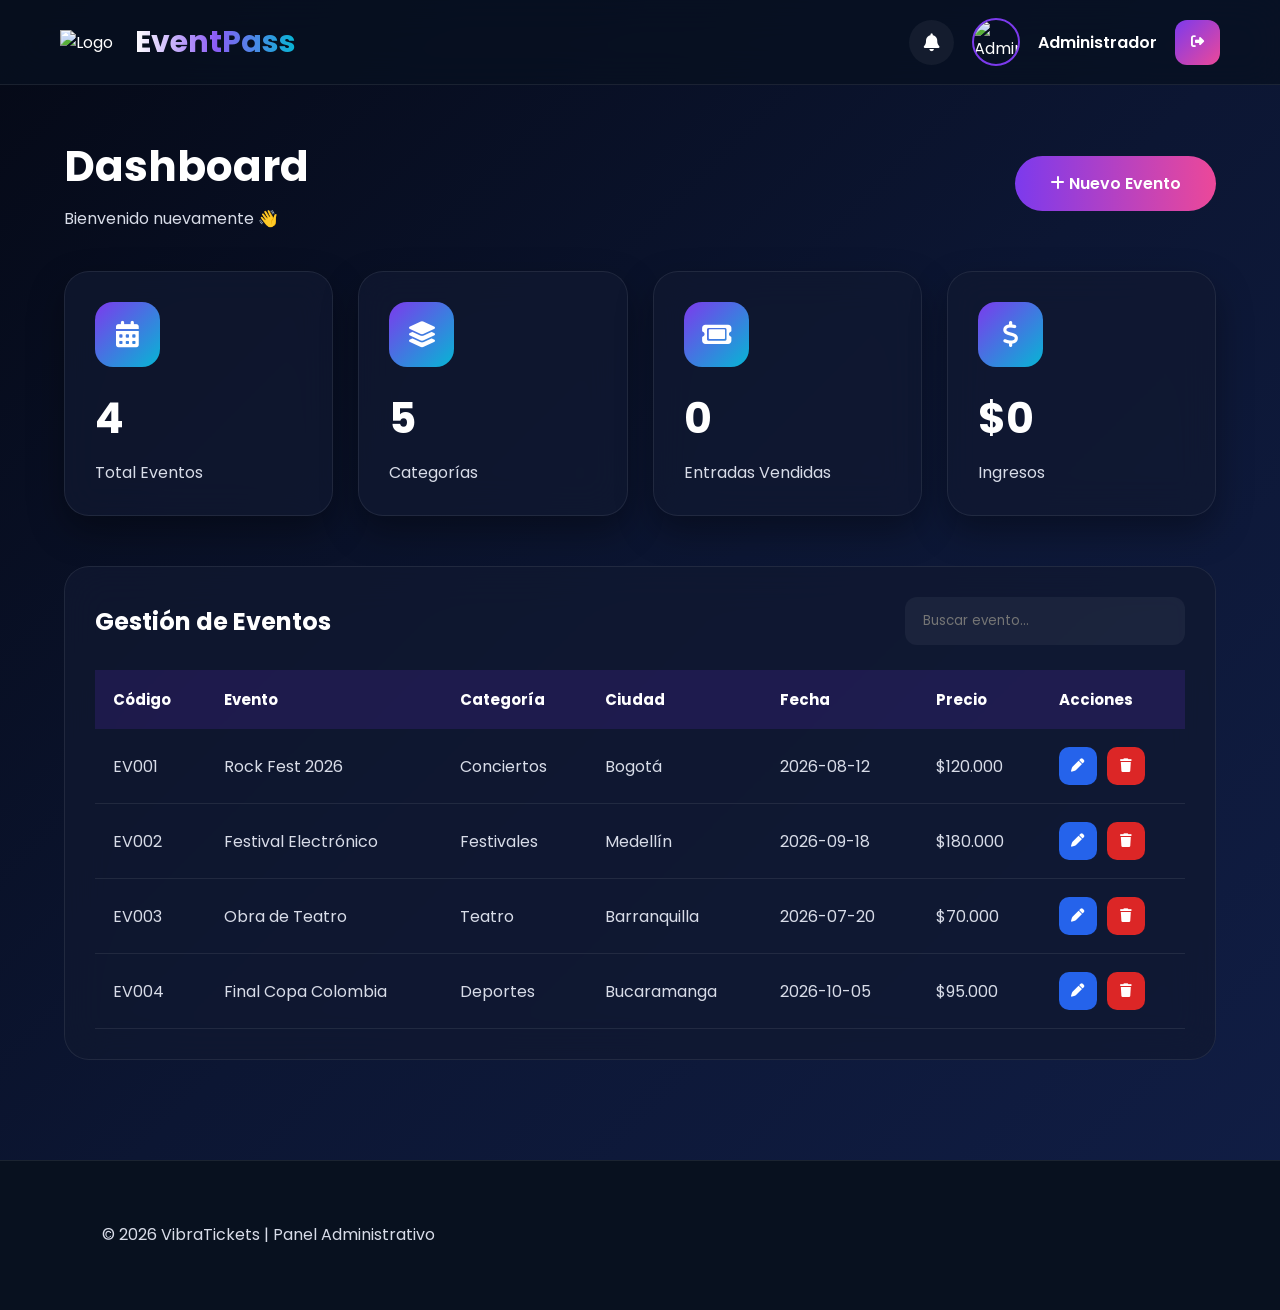
==== admin.html @ f8704d06 "leves cambios" ====
<!DOCTYPE html>
<html lang="es">

<head>

    <meta charset="UTF-8">

    <meta name="viewport"
        content="width=device-width, initial-scale=1.0">

    <title>EventPass | Panel Administrador</title>

    <link rel="stylesheet" href="css/styles.css">

    <link rel="stylesheet" href="css/responsive.css">

    <link rel="preconnect"
        href="https://fonts.googleapis.com">

    <link rel="preconnect"
        href="https://fonts.gstatic.com"
        crossorigin>

    <link href="https://fonts.googleapis.com/css2?family=Poppins:wght@300;400;500;600;700&display=swap"
        rel="stylesheet">

    <link rel="stylesheet"
        href="https://cdnjs.cloudflare.com/ajax/libs/font-awesome/6.6.0/css/all.min.css">

</head>

<body>

    <!--================ HEADER ================-->

    <header class="header">

        <div class="logo">

            <img src="assets/logo.png" alt="Logo">

            <h2>EventPass</h2>

        </div>

        <div class="acciones">

            <button class="btn-icono">

                <i class="fa-solid fa-bell"></i>

            </button>

            <img
                src="assets/icono.png"
                class="avatar"
                alt="Administrador">

            <span class="nombreUsuario">

                Administrador

            </span>

            <button
                class="btnSalir"
                id="cerrarSesion">

                <i class="fa-solid fa-right-from-bracket"></i>

            </button>

        </div>

    </header>

    <!--================ CONTENIDO ================-->

    <main class="admin">

        <section class="encabezadoAdmin">

            <div>

                <h1>Dashboard</h1>

                <p>

                    Bienvenido nuevamente 👋

                </p>

            </div>

            <button
                class="btnPrincipal"
                id="nuevoEvento">

                <i class="fa-solid fa-plus"></i>

                Nuevo Evento

            </button>

        </section>

        <!--================ ESTADÍSTICAS ================-->

        <section class="cardsDashboard">

            <article class="card">

                <i class="fa-solid fa-calendar-days"></i>

                <h2 id="totalEventos">0</h2>

                <p>Total Eventos</p>

            </article>

            <article class="card">

                <i class="fa-solid fa-layer-group"></i>

                <h2 id="totalCategorias">0</h2>

                <p>Categorías</p>

            </article>

            <article class="card">

                <i class="fa-solid fa-ticket"></i>

                <h2 id="totalEntradas">0</h2>

                <p>Entradas Vendidas</p>

            </article>

            <article class="card">

                <i class="fa-solid fa-dollar-sign"></i>

                <h2 id="ingresos">$0</h2>

                <p>Ingresos</p>

            </article>

        </section>

        <!--================ TABLA ================-->

        <section class="panelTabla">

            <div class="tituloTabla">

                <h2>

                    Gestión de Eventos

                </h2>

                <input
                    type="text"
                    id="buscarAdmin"
                    placeholder="Buscar evento...">

            </div>

            <table>

                <thead>

                    <tr>

                        <th>Código</th>

                        <th>Evento</th>

                        <th>Categoría</th>

                        <th>Ciudad</th>

                        <th>Fecha</th>

                        <th>Precio</th>

                        <th>Acciones</th>

                    </tr>

                </thead>

                <tbody id="listaEventos">

                </tbody>

            </table>

        </section>

    </main>

    <!--================ MODAL ================-->

    <div
        class="modal oculto"
        id="modalEvento">

        <div class="modalContenido">

            <div class="modalHeader">

                <h2>

                    Nuevo Evento

                </h2>

                <button id="cerrarModal">

                    <i class="fa-solid fa-xmark"></i>

                </button>

            </div>

            <form id="formEvento">

                <input
                    type="text"
                    id="codigo"
                    placeholder="Código">

                <input
                    type="text"
                    id="nombre"
                    placeholder="Nombre del evento">

                <select id="categoria">

                    <option value="">

                        Seleccione una categoría

                    </option>

                    <option>Conciertos</option>

                    <option>Festivales</option>

                    <option>Teatro</option>

                    <option>Deportes</option>

                </select>

                <select id="ciudad">

                    <option>Bogotá</option>

                    <option>Medellín</option>

                    <option>Cali</option>

                    <option>Barranquilla</option>

                    <option>Bucaramanga</option>

                </select>

                <input
                    type="date"
                    id="fecha">

                <input
                    type="time"
                    id="hora">

                <input
                    type="number"
                    id="precio"
                    placeholder="Precio">

                <input
                    type="text"
                    id="imagen"
                    placeholder="Imagen del evento">

                <textarea
                    id="descripcion"
                    placeholder="Descripción del evento"></textarea>

                <button
                    type="submit"
                    class="btnPrincipal">

                    Guardar Evento

                </button>

            </form>

        </div>

    </div>

    <!--================ FOOTER ================-->

    <footer class="footer">

        <p>

            © 2026 VibraTickets | Panel Administrativo

        </p>

    </footer>

    <script src="js/data-seed.js"></script>

    <script src="js/storage.js"></script>

    <script src="js/components.js"></script>

    <script src="js/admin.js"></script>

</body>

</html>
---- css/styles.css ----
/*==================================================
                VARIABLES
==================================================*/

:root{

    --bg:#071120;
    --bg-dark:#0B1629;
    --card:rgba(16,24,48,.75);
    --border:rgba(255,255,255,.08);

    --primary:#7C3AED;
    --secondary:#EC4899;
    --cyan:#06B6D4;

    --white:#FFFFFF;
    --text:#D8DCE8;
    --gray:#9CA3AF;

    --radius:20px;

    --shadow:0 15px 35px rgba(0,0,0,.35);

}

/*==================================================
                    RESET
==================================================*/

*{

    margin:0;

    padding:0;

    box-sizing:border-box;

}

html{

    scroll-behavior:smooth;

}

body{

    font-family:'Poppins',sans-serif;

    background:
    linear-gradient(135deg,#050916,#0C1633,#111E46);

    color:var(--white);

    min-height:100vh;

}

img{

    max-width:100%;

    display:block;

}

a{

    text-decoration:none;

    color:white;

}

ul{

    list-style:none;

}

button{

    cursor:pointer;

    border:none;

    font-family:inherit;

}

input,
textarea,
select{

    font-family:inherit;

}

/*==================================================
                SCROLL
==================================================*/

::-webkit-scrollbar{

    width:10px;

}

::-webkit-scrollbar-track{

    background:#091323;

}

::-webkit-scrollbar-thumb{

    background:var(--primary);

    border-radius:20px;

}

/*==================================================
                HEADER
==================================================*/

.header{

    position:sticky;

    top:0;

    z-index:999;

    height:85px;

    display:flex;

    justify-content:space-between;

    align-items:center;

    padding:0 60px;

    background:rgba(7,16,33,.75);

    backdrop-filter:blur(18px);

    border-bottom:1px solid var(--border);

}

.logo{

    display:flex;

    align-items:center;

    gap:15px;

}

.logo img{

    width:60px;

}

.logo h2{

    font-size:30px;

    font-weight:700;

    background:linear-gradient(90deg,
    #ffffff,
    #8B5CF6,
    #06B6D4);

    -webkit-background-clip:text;

    color:transparent;

}

/*==================================================
                MENU
==================================================*/

.menu{

    display:flex;

    gap:35px;

}

.menu a{

    font-weight:500;

    transition:.3s;

    position:relative;

}

.menu a:hover{

    color:var(--primary);

}

.menu a::after{

    content:"";

    position:absolute;

    left:0;

    bottom:-8px;

    width:0;

    height:3px;

    background:var(--primary);

    transition:.3s;

}

.menu a:hover::after{

    width:100%;

}

/*==================================================
            ACCIONES HEADER
==================================================*/

.acciones{

    display:flex;

    align-items:center;

    gap:18px;

}

.buscador{

    display:flex;

    align-items:center;

    gap:10px;

    padding:12px 18px;

    background:rgba(255,255,255,.05);

    border:1px solid rgba(255,255,255,.08);

    border-radius:30px;

}

.buscador input{

    width:220px;

    background:none;

    border:none;

    outline:none;

    color:white;

}

.buscador input::placeholder{

    color:#CBD5E1;

}

.btn-icono{

    width:45px;

    height:45px;

    border-radius:50%;

    background:rgba(255,255,255,.05);

    color:white;

    font-size:18px;

    transition:.3s;

}

.btn-icono:hover{

    background:var(--primary);

    transform:translateY(-3px);

}

.avatar{

    width:48px;

    height:48px;

    border-radius:50%;

    border:2px solid var(--primary);

}

.nombreUsuario{

    font-weight:600;

}

.btnSalir{

    width:45px;

    height:45px;

    border-radius:12px;

    color:white;

    background:linear-gradient(135deg,
    var(--primary),
    var(--secondary));

}

/*==================================================
                BOTONES
==================================================*/

.btnPrincipal{

    padding:15px 35px;

    border-radius:40px;

    color:white;

    font-size:16px;

    font-weight:600;

    background:linear-gradient(
    90deg,
    var(--primary),
    var(--secondary));

    transition:.3s;

}

.btnPrincipal:hover{

    transform:translateY(-5px);

    box-shadow:0 10px 30px rgba(124,58,237,.4);

}

.btnSecundario{

    padding:12px 25px;

    border-radius:30px;

    color:white;

    background:rgba(255,255,255,.08);

    border:1px solid rgba(255,255,255,.08);

    transition:.3s;

}

.btnSecundario:hover{

    background:var(--primary);

}

/*==================================================
                    HERO
==================================================*/

.hero{

    width:90%;

    margin:50px auto;

    display:grid;

    grid-template-columns:1fr 1fr;

    gap:50px;

    align-items:center;

}

.hero-info h1{

    font-size:58px;

    line-height:1.1;

    margin-bottom:25px;

}

.hero-info p{

    color:var(--text);

    line-height:1.8;

    margin-bottom:35px;

}

.hero-imagen{

    display:flex;

    justify-content:center;

}

.hero-imagen img{

    width:100%;

    border-radius:30px;

    box-shadow:var(--shadow);

}

/*==================================================
                SECCIONES
==================================================*/

.seccion{

    width:90%;

    margin:70px auto;

}

.tituloSeccion{

    display:flex;

    justify-content:space-between;

    align-items:center;

    margin-bottom:35px;

}

.tituloSeccion h2{

    font-size:38px;

    font-weight:700;

}

.tituloSeccion p{

    color:var(--text);

    margin-top:8px;

}

/*==================================================
                CATEGORIAS
==================================================*/

.categorias{

    display:grid;

    grid-template-columns:repeat(auto-fit,minmax(180px,1fr));

    gap:25px;

}

.categoria{

    background:var(--card);

    border:1px solid var(--border);

    backdrop-filter:blur(15px);

    border-radius:var(--radius);

    padding:35px 20px;

    text-align:center;

    transition:.35s;

    cursor:pointer;

}

.categoria:hover{

    transform:translateY(-8px);

    border-color:var(--primary);

    box-shadow:0 15px 30px rgba(124,58,237,.25);

}

.categoria i{

    font-size:45px;

    margin-bottom:20px;

    background:linear-gradient(
    135deg,
    var(--primary),
    var(--cyan));

    -webkit-background-clip:text;

    color:transparent;

}

.categoria h3{

    font-size:18px;

    font-weight:600;

}

/*==================================================
                GRID EVENTOS
==================================================*/

.gridEventos{

    display:grid;

    grid-template-columns:repeat(auto-fit,minmax(280px,1fr));

    gap:30px;

}

/*==================================================
                TARJETA EVENTO
==================================================*/

.evento{

    background:var(--card);

    border:1px solid var(--border);

    border-radius:25px;

    overflow:hidden;

    backdrop-filter:blur(18px);

    transition:.35s;

    box-shadow:var(--shadow);

}

.evento:hover{

    transform:translateY(-8px);

    border-color:var(--primary);

}

.evento img{

    width:100%;

    height:220px;

    object-fit:cover;

}

.eventoInfo{

    padding:22px;

}

.eventoInfo h3{

    margin-bottom:10px;

    font-size:22px;

}

.eventoInfo p{

    color:var(--text);

    margin-bottom:12px;

}

.eventoFooter{

    display:flex;

    justify-content:space-between;

    align-items:center;

    margin-top:18px;

}

.precio{

    color:var(--cyan);

    font-size:24px;

    font-weight:700;

}

.eventoFooter button{

    padding:12px 20px;

    border-radius:12px;

    color:white;

    background:linear-gradient(
    90deg,
    var(--primary),
    var(--secondary));

}

/*==================================================
                BENEFICIOS
==================================================*/

.beneficios{

    width:90%;

    margin:80px auto;

    display:grid;

    grid-template-columns:repeat(auto-fit,minmax(250px,1fr));

    gap:30px;

}

.beneficios article{

    background:var(--card);

    border:1px solid var(--border);

    border-radius:var(--radius);

    padding:35px;

    text-align:center;

    transition:.3s;

}

.beneficios article:hover{

    transform:translateY(-6px);

}

.beneficios i{

    font-size:45px;

    margin-bottom:20px;

    color:var(--cyan);

}

.beneficios h3{

    margin-bottom:15px;

}

.beneficios p{

    color:var(--text);

}

/*==================================================
                NEWSLETTER
==================================================*/

.newsletter{

    width:90%;

    margin:90px auto;

    padding:60px;

    border-radius:30px;

    background:linear-gradient(
    135deg,
    rgba(124,58,237,.2),
    rgba(6,182,212,.15));

    text-align:center;

    border:1px solid rgba(255,255,255,.08);

}

.newsletter h2{

    font-size:40px;

    margin-bottom:15px;

}

.newsletter p{

    color:var(--text);

    margin-bottom:30px;

}

.suscripcion{

    display:flex;

    justify-content:center;

    gap:15px;

    flex-wrap:wrap;

}

.suscripcion input{

    width:350px;

    padding:16px;

    border-radius:40px;

    border:none;

    outline:none;

}

.suscripcion button{

    padding:16px 30px;

    border-radius:40px;

    color:white;

    background:linear-gradient(
    90deg,
    var(--primary),
    var(--secondary));

}

/*==================================================
                    FOOTER
==================================================*/

.footer{

    margin-top:100px;

    padding:60px 8%;

    background:#08111F;

    display:grid;

    grid-template-columns:repeat(auto-fit,minmax(220px,1fr));

    gap:40px;

    border-top:1px solid rgba(255,255,255,.08);

}

.footer h3,
.footer h4{

    margin-bottom:18px;

}

.footer p{

    color:var(--text);

    line-height:1.8;

}

.footer a{

    display:block;

    margin-bottom:12px;

    color:var(--text);

    transition:.3s;

}

.footer a:hover{

    color:var(--primary);

}

.redes{

    display:flex;

    gap:15px;

    margin-top:15px;

}

.redes i{

    width:45px;

    height:45px;

    border-radius:50%;

    display:flex;

    justify-content:center;

    align-items:center;

    background:rgba(255,255,255,.05);

    transition:.3s;

    cursor:pointer;

}

.redes i:hover{

    background:var(--primary);

    transform:translateY(-5px);

}

/*==================================================
                PANEL ADMIN
==================================================*/

.admin{

    width:90%;

    margin:50px auto;

}

.encabezadoAdmin{

    display:flex;

    justify-content:space-between;

    align-items:center;

    margin-bottom:40px;

    flex-wrap:wrap;

    gap:20px;

}

.encabezadoAdmin h1{

    font-size:42px;

    margin-bottom:8px;

}

.encabezadoAdmin p{

    color:var(--text);

}

/*==================================================
                DASHBOARD
==================================================*/

.cardsDashboard{

    display:grid;

    grid-template-columns:repeat(auto-fit,minmax(240px,1fr));

    gap:25px;

    margin-bottom:50px;

}

.card{

    background:var(--card);

    border:1px solid var(--border);

    backdrop-filter:blur(18px);

    border-radius:25px;

    padding:30px;

    transition:.35s;

    box-shadow:var(--shadow);

}

.card:hover{

    transform:translateY(-8px);

    border-color:var(--primary);

}

.card i{

    width:65px;

    height:65px;

    border-radius:18px;

    display:flex;

    justify-content:center;

    align-items:center;

    font-size:26px;

    margin-bottom:20px;

    background:linear-gradient(
    135deg,
    var(--primary),
    var(--cyan));

}

.card h2{

    font-size:42px;

    margin-bottom:10px;

}

.card p{

    color:var(--text);

}

/*==================================================
                    TABLA
==================================================*/

.panelTabla{

    background:var(--card);

    border-radius:25px;

    padding:30px;

    border:1px solid var(--border);

    backdrop-filter:blur(20px);

    overflow:auto;

}

.tituloTabla{

    display:flex;

    justify-content:space-between;

    align-items:center;

    margin-bottom:25px;

    flex-wrap:wrap;

    gap:15px;

}

.tituloTabla input{

    width:280px;

    padding:14px 18px;

    border:none;

    outline:none;

    border-radius:12px;

    background:rgba(255,255,255,.05);

    color:white;

}

table{

    width:100%;

    border-collapse:collapse;

}

thead{

    background:rgba(124,58,237,.15);

}

th{

    padding:18px;

    text-align:left;

    font-size:15px;

}

td{

    padding:18px;

    color:var(--text);

    border-bottom:1px solid rgba(255,255,255,.08);

}

tbody tr{

    transition:.3s;

}

tbody tr:hover{

    background:rgba(255,255,255,.03);

}

/*==================================================
            BOTONES TABLA
==================================================*/

.accionesTabla{

    display:flex;

    gap:10px;

}

.btnEditar{

    width:38px;

    height:38px;

    border-radius:10px;

    background:#2563EB;

    color:white;

}

.btnEliminar{

    width:38px;

    height:38px;

    border-radius:10px;

    background:#DC2626;

    color:white;

}

.btnVer{

    width:38px;

    height:38px;

    border-radius:10px;

    background:#10B981;

    color:white;

}

.btnEditar:hover,
.btnEliminar:hover,
.btnVer:hover{

    transform:scale(1.08);

}

/*==================================================
                    MODAL
==================================================*/

.modal{

    position:fixed;

    inset:0;

    display:flex;

    justify-content:center;

    align-items:center;

    background:rgba(0,0,0,.75);

    backdrop-filter:blur(8px);

    z-index:9999;

}

.oculto{

    display:none;

}

.modalContenido{

    width:750px;

    max-width:95%;

    background:#0F172A;

    border-radius:25px;

    padding:35px;

    border:1px solid rgba(255,255,255,.08);

    animation:modal .35s ease;

}

.modalHeader{

    display:flex;

    justify-content:space-between;

    align-items:center;

    margin-bottom:25px;

}

.modalHeader button{

    width:40px;

    height:40px;

    border-radius:50%;

    background:rgba(255,255,255,.05);

    color:white;

}

/*==================================================
                FORMULARIO
==================================================*/

#formEvento{

    display:grid;

    grid-template-columns:repeat(2,1fr);

    gap:18px;

}

#formEvento input,
#formEvento select,
#formEvento textarea{

    width:100%;

    padding:15px;

    border:none;

    outline:none;

    border-radius:12px;

    background:#18233E;

    color:white;

}

#formEvento textarea{

    grid-column:span 2;

    resize:none;

    min-height:120px;

}

#formEvento button{

    grid-column:span 2;

    margin-top:10px;

}

/*==================================================
                BADGES
==================================================*/

.badge{

    display:inline-block;

    padding:6px 14px;

    border-radius:20px;

    font-size:13px;

    font-weight:600;

}

.activo{

    background:#14532D;

    color:#BBF7D0;

}

.proximo{

    background:#1E3A8A;

    color:#BFDBFE;

}

.cancelado{

    background:#7F1D1D;

    color:#FECACA;

}

/*==================================================
                ANIMACIONES
==================================================*/

@keyframes modal{

    from{

        opacity:0;

        transform:translateY(-40px);

    }

    to{

        opacity:1;

        transform:translateY(0);

    }

}

@keyframes aparecer{

    from{

        opacity:0;

        transform:translateY(20px);

    }

    to{

        opacity:1;

        transform:translateY(0);

    }

}

.card,
.evento,
.categoria,
.panelTabla{

    animation:aparecer .6s ease;

}

/*==================================================
                UTILIDADES
==================================================*/

.text-center{

    text-align:center;

}

.mt-1{

    margin-top:10px;

}

.mt-2{

    margin-top:20px;

}

.mt-3{

    margin-top:30px;

}

.mb-1{

    margin-bottom:10px;

}

.mb-2{

    margin-bottom:20px;

}

.mb-3{

    margin-bottom:30px;

}
---- css/responsive.css ----
/*==================================================
                TABLETS
==================================================*/

@media(max-width:1024px){

    .header{
    
        padding:20px 30px;
    
    }
    
    .menu{
    
        gap:20px;
    
    }
    
    .buscador input{
    
        width:150px;
    
    }
    
    .hero{
    
        grid-template-columns:1fr;
    
        text-align:center;
    
    }
    
    .hero-info{
    
        order:2;
    
    }
    
    .hero-imagen{
    
        order:1;
    
    }
    
    .hero-info h1{
    
        font-size:45px;
    
    }
    
    .tituloSeccion{
    
        flex-direction:column;
    
        align-items:flex-start;
    
        gap:15px;
    
    }
    
    .cardsDashboard{
    
        grid-template-columns:repeat(2,1fr);
    
    }
    
    .footer{
    
        grid-template-columns:repeat(2,1fr);
    
    }
    
    }
    
    
    /*==================================================
                    CELULARES
    ==================================================*/
    
    @media(max-width:768px){
    
    .header{
    
        flex-direction:column;
    
        height:auto;
    
        padding:20px;
    
        gap:20px;
    
    }
    
    .logo{
    
        justify-content:center;
    
    }
    
    .menu{
    
        flex-wrap:wrap;
    
        justify-content:center;
    
        gap:15px;
    
    }
    
    .acciones{
    
        flex-wrap:wrap;
    
        justify-content:center;
    
    }
    
    .buscador{
    
        width:100%;
    
    }
    
    .buscador input{
    
        width:100%;
    
    }
    
    .hero{
    
        width:95%;
    
        margin:30px auto;
    
    }
    
    .hero-info h1{
    
        font-size:36px;
    
    }
    
    .hero-info p{
    
        font-size:15px;
    
    }
    
    .hero-imagen img{
    
        width:100%;
    
    }
    
    .seccion{
    
        width:95%;
    
    }
    
    .gridEventos{
    
        grid-template-columns:1fr;
    
    }
    
    .categorias{
    
        grid-template-columns:repeat(2,1fr);
    
    }
    
    .beneficios{
    
        width:95%;
    
        grid-template-columns:1fr;
    
    }
    
    .newsletter{
    
        width:95%;
    
        padding:35px 20px;
    
    }
    
    .newsletter h2{
    
        font-size:30px;
    
    }
    
    .suscripcion{
    
        flex-direction:column;
    
    }
    
    .suscripcion input{
    
        width:100%;
    
    }
    
    .suscripcion button{
    
        width:100%;
    
    }
    
    .footer{
    
        grid-template-columns:1fr;
    
        text-align:center;
    
    }
    
    .redes{
    
        justify-content:center;
    
    }
    
    /*==========================
            ADMIN
    ==========================*/
    
    .admin{
    
        width:95%;
    
    }
    
    .encabezadoAdmin{
    
        flex-direction:column;
    
        align-items:flex-start;
    
    }
    
    .cardsDashboard{
    
        grid-template-columns:1fr;
    
    }
    
    .panelTabla{
    
        overflow-x:auto;
    
    }
    
    table{
    
        min-width:800px;
    
    }
    
    .modalContenido{
    
        width:95%;
    
        padding:25px;
    
    }
    
    #formEvento{
    
        grid-template-columns:1fr;
    
    }
    
    #formEvento textarea{
    
        grid-column:span 1;
    
    }
    
    #formEvento button{
    
        grid-column:span 1;
    
    }
    
    }
    
    
    /*==================================================
                CELULARES PEQUEÑOS
    ==================================================*/
    
    @media(max-width:480px){
    
    .logo h2{
    
        font-size:24px;
    
    }
    
    .hero-info h1{
    
        font-size:30px;
    
    }
    
    .hero-info p{
    
        font-size:14px;
    
    }
    
    .btnPrincipal{
    
        width:100%;
    
    }
    
    .btnSecundario{
    
        width:100%;
    
    }
    
    .tituloSeccion h2{
    
        font-size:28px;
    
    }
    
    .categorias{
    
        grid-template-columns:1fr;
    
    }
    
    .card{
    
        padding:20px;
    
    }
    
    .card h2{
    
        font-size:32px;
    
    }
    
    .card i{
    
        width:55px;
    
        height:55px;
    
        font-size:22px;
    
    }
    
    .modalHeader h2{
    
        font-size:22px;
    
    }
    
    .newsletter h2{
    
        font-size:26px;
    
    }
    
    .footer{
    
        padding:40px 20px;
    
    }
    
    }
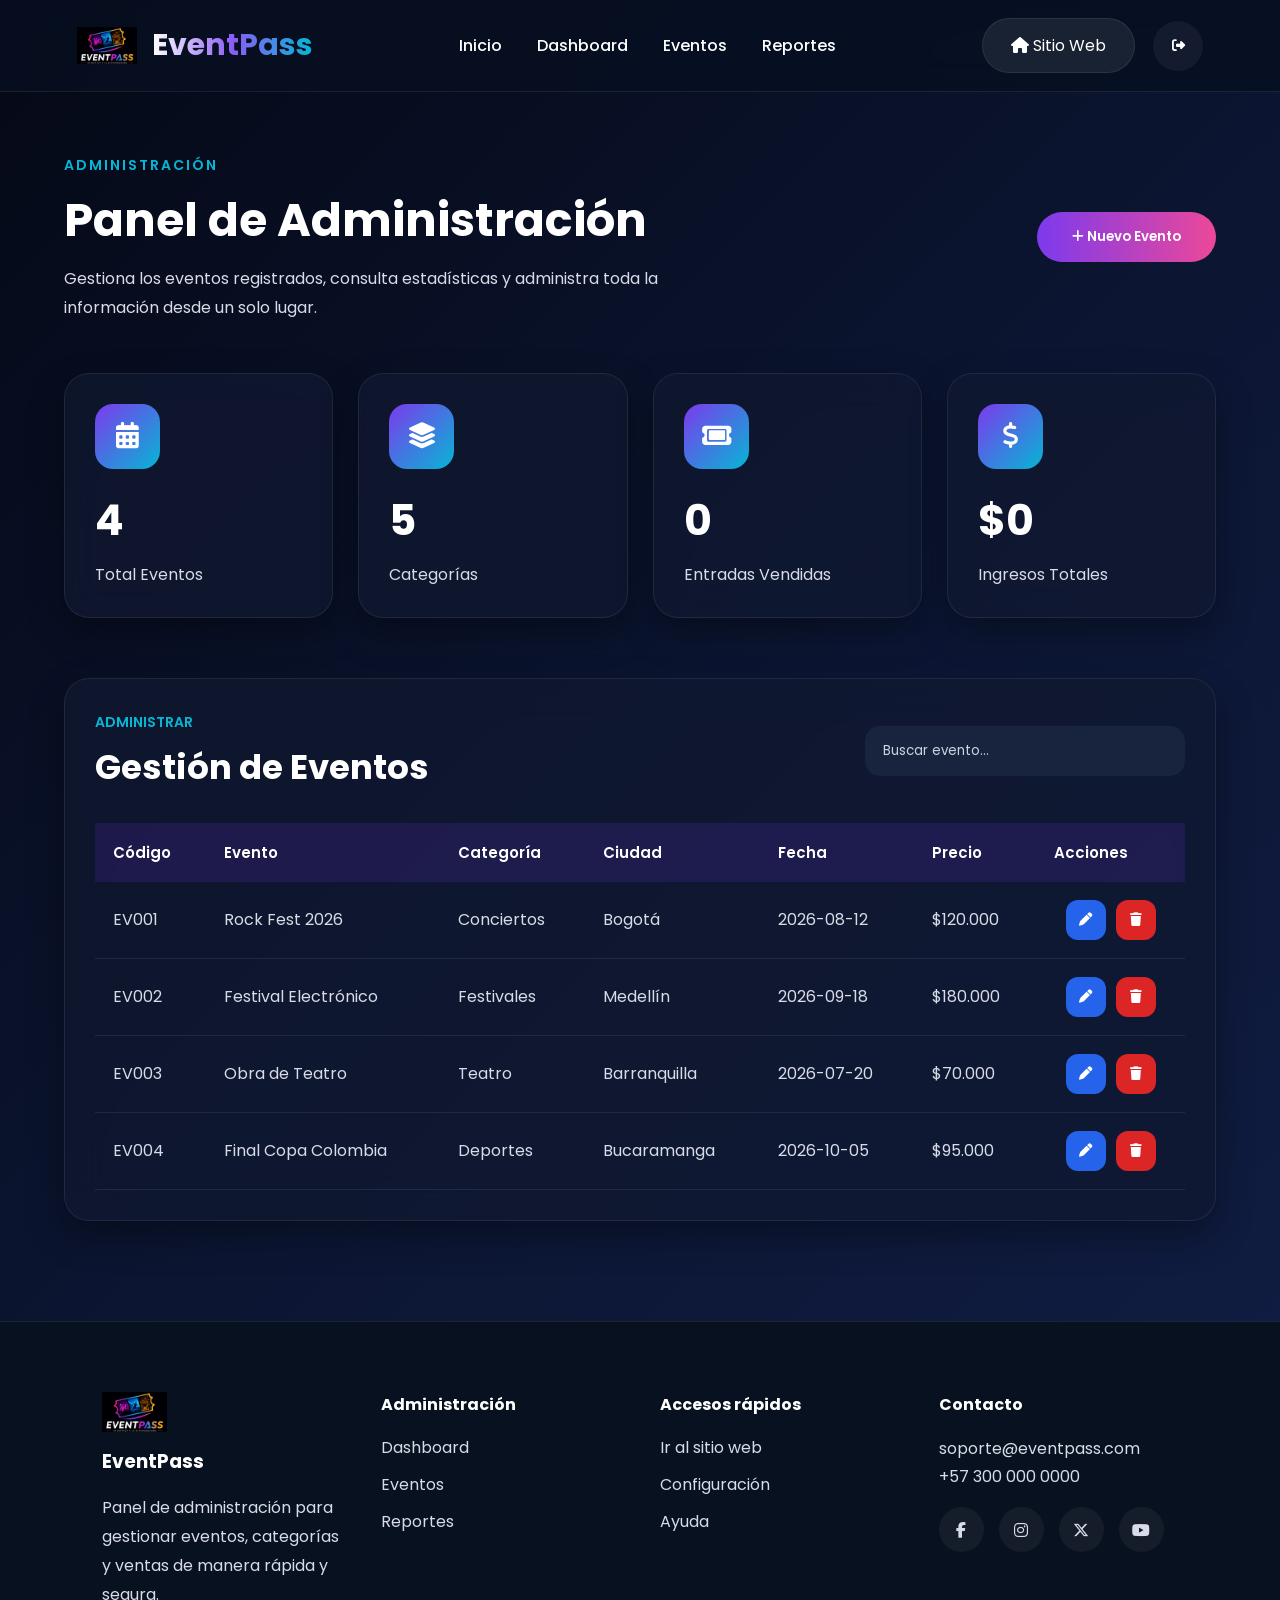
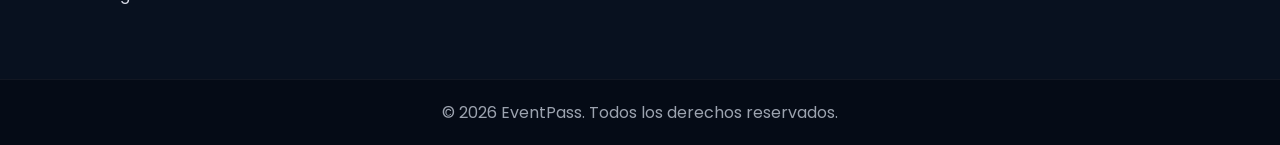
==== commit 7058294e: "cambios en general" ====
--- a/admin.html
+++ b/admin.html
@@ -5,8 +5,7 @@
 
     <meta charset="UTF-8">
 
-    <meta name="viewport"
-        content="width=device-width, initial-scale=1.0">
+    <meta name="viewport" content="width=device-width, initial-scale=1.0">
 
     <title>EventPass | Panel Administrador</title>
 
@@ -14,18 +13,14 @@
 
     <link rel="stylesheet" href="css/responsive.css">
 
-    <link rel="preconnect"
-        href="https://fonts.googleapis.com">
-
-    <link rel="preconnect"
-        href="https://fonts.gstatic.com"
-        crossorigin>
-
-    <link href="https://fonts.googleapis.com/css2?family=Poppins:wght@300;400;500;600;700&display=swap"
+    <link rel="preconnect" href="https://fonts.googleapis.com">
+
+    <link rel="preconnect" href="https://fonts.gstatic.com" crossorigin>
+
+    <link href="https://fonts.googleapis.com/css2?family=Poppins:wght@300;400;500;600;700;800&display=swap"
         rel="stylesheet">
 
-    <link rel="stylesheet"
-        href="https://cdnjs.cloudflare.com/ajax/libs/font-awesome/6.6.0/css/all.min.css">
+    <link rel="stylesheet" href="https://cdnjs.cloudflare.com/ajax/libs/font-awesome/6.6.0/css/all.min.css">
 
 </head>
 
@@ -37,287 +32,534 @@
 
         <div class="logo">
 
-            <img src="assets/logo.png" alt="Logo">
+            <img src="assets/img/logol.png" alt="EventPass">
 
             <h2>EventPass</h2>
 
         </div>
 
+        <nav class="menu">
+
+            <a href="index.html">
+
+                Inicio
+
+            </a>
+
+            <a href="#dashboard">
+
+                Dashboard
+
+            </a>
+
+            <a href="#eventos">
+
+                Eventos
+
+            </a>
+
+            <a href="#reportes">
+
+                Reportes
+
+            </a>
+
+        </nav>
+
         <div class="acciones">
 
-            <button class="btn-icono">
-
-                <i class="fa-solid fa-bell"></i>
+            <a href="index.html" class="btnSecundario">
+
+                <i class="fa-solid fa-house"></i>
+
+                Sitio Web
+
+            </a>
+
+            <button class="btnCarrito" id="cerrarSesion">
+
+                <i class="fa-solid fa-right-from-bracket"></i>
 
             </button>
 
-            <img
-                src="assets/icono.png"
-                class="avatar"
-                alt="Administrador">
-
-            <span class="nombreUsuario">
-
-                Administrador
-
-            </span>
-
-            <button
-                class="btnSalir"
-                id="cerrarSesion">
-
-                <i class="fa-solid fa-right-from-bracket"></i>
+        </div>
+
+    </header>
+
+    <!--================ CONTENIDO ================-->
+
+    <main class="admin">
+
+        <section class="encabezadoAdmin" id="dashboard">
+
+            <div>
+
+                <span>
+
+                    ADMINISTRACIÓN
+
+                </span>
+
+                <h1>
+
+                    Panel de Administración
+
+                </h1>
+
+                <p>
+
+                    Gestiona los eventos registrados,
+                    consulta estadísticas y administra
+                    toda la información desde un solo lugar.
+
+                </p>
+
+            </div>
+
+            <button class="btnPrincipal" id="nuevoEvento">
+
+                <i class="fa-solid fa-plus"></i>
+
+                Nuevo Evento
 
             </button>
 
-        </div>
-
-    </header>
-
-    <!--================ CONTENIDO ================-->
-
-    <main class="admin">
-
-        <section class="encabezadoAdmin">
-
-            <div>
-
-                <h1>Dashboard</h1>
+        </section>
+
+        <!--================ DASHBOARD ================-->
+
+        <section class="cardsDashboard">
+
+            <article class="card">
+
+                <i class="fa-solid fa-calendar-days"></i>
+
+                <h2 id="totalEventos">
+
+                    0
+
+                </h2>
 
                 <p>
 
-                    Bienvenido nuevamente 👋
+                    Total Eventos
 
                 </p>
 
+            </article>
+
+            <article class="card">
+
+                <i class="fa-solid fa-layer-group"></i>
+
+                <h2 id="totalCategorias">
+
+                    0
+
+                </h2>
+
+                <p>
+
+                    Categorías
+
+                </p>
+
+            </article>
+
+            <article class="card">
+
+                <i class="fa-solid fa-ticket"></i>
+
+                <h2 id="totalEntradas">
+
+                    0
+
+                </h2>
+
+                <p>
+
+                    Entradas Vendidas
+
+                </p>
+
+            </article>
+
+            <article class="card">
+
+                <i class="fa-solid fa-dollar-sign"></i>
+
+                <h2 id="ingresos">
+
+                    $0
+
+                </h2>
+
+                <p>
+
+                    Ingresos Totales
+
+                </p>
+
+            </article>
+
+        </section>
+
+        <!--================ GESTIÓN DE EVENTOS ================-->
+
+        <section class="panelTabla" id="eventos">
+
+            <div class="tituloTabla">
+
+                <div>
+
+                    <span>
+
+                        ADMINISTRAR
+
+                    </span>
+
+                    <h2>
+
+                        Gestión de Eventos
+
+                    </h2>
+
+                </div>
+
+                <input type="text" id="buscarAdmin" placeholder="Buscar evento...">
+
             </div>
 
-            <button
-                class="btnPrincipal"
-                id="nuevoEvento">
-
-                <i class="fa-solid fa-plus"></i>
-
-                Nuevo Evento
-
-            </button>
+            <table>
+
+                <thead>
+
+                    <tr>
+
+                        <th>
+
+                            Código
+
+                        </th>
+
+                        <th>
+
+                            Evento
+
+                        </th>
+
+                        <th>
+
+                            Categoría
+
+                        </th>
+
+                        <th>
+
+                            Ciudad
+
+                        </th>
+
+                        <th>
+
+                            Fecha
+
+                        </th>
+
+                        <th>
+
+                            Precio
+
+                        </th>
+
+                        <th>
+
+                            Acciones
+
+                        </th>
+
+                    </tr>
+
+                </thead>
+
+                <tbody id="listaEventos">
+
+                    <!--
+                            Los eventos serán cargados
+                            desde JavaScript
+                        -->
+
+                </tbody>
+
+            </table>
 
         </section>
 
-        <!--================ ESTADÍSTICAS ================-->
-
-        <section class="cardsDashboard">
-
-            <article class="card">
-
-                <i class="fa-solid fa-calendar-days"></i>
-
-                <h2 id="totalEventos">0</h2>
-
-                <p>Total Eventos</p>
-
-            </article>
-
-            <article class="card">
-
-                <i class="fa-solid fa-layer-group"></i>
-
-                <h2 id="totalCategorias">0</h2>
-
-                <p>Categorías</p>
-
-            </article>
-
-            <article class="card">
-
-                <i class="fa-solid fa-ticket"></i>
-
-                <h2 id="totalEntradas">0</h2>
-
-                <p>Entradas Vendidas</p>
-
-            </article>
-
-            <article class="card">
-
-                <i class="fa-solid fa-dollar-sign"></i>
-
-                <h2 id="ingresos">$0</h2>
-
-                <p>Ingresos</p>
-
-            </article>
-
-        </section>
-
-        <!--================ TABLA ================-->
-
-        <section class="panelTabla">
-
-            <div class="tituloTabla">
+    </main>
+
+    <!--================ MODAL EVENTO ================-->
+
+    <div class="modal oculto" id="modalEvento">
+
+        <div class="modalContenido">
+
+            <div class="modalHeader">
 
                 <h2>
 
-                    Gestión de Eventos
+                    <i class="fa-solid fa-calendar-plus"></i>
+
+                    Nuevo Evento
 
                 </h2>
 
-                <input
-                    type="text"
-                    id="buscarAdmin"
-                    placeholder="Buscar evento...">
+                <button id="cerrarModal">
+
+                    <i class="fa-solid fa-xmark"></i>
+
+                </button>
 
             </div>
 
-            <table>
-
-                <thead>
-
-                    <tr>
-
-                        <th>Código</th>
-
-                        <th>Evento</th>
-
-                        <th>Categoría</th>
-
-                        <th>Ciudad</th>
-
-                        <th>Fecha</th>
-
-                        <th>Precio</th>
-
-                        <th>Acciones</th>
-
-                    </tr>
-
-                </thead>
-
-                <tbody id="listaEventos">
-
-                </tbody>
-
-            </table>
-
-        </section>
-
-    </main>
-
-    <!--================ MODAL ================-->
-
-    <div
-        class="modal oculto"
-        id="modalEvento">
-
-        <div class="modalContenido">
-
-            <div class="modalHeader">
-
-                <h2>
-
-                    Nuevo Evento
-
-                </h2>
-
-                <button id="cerrarModal">
-
-                    <i class="fa-solid fa-xmark"></i>
+            <form id="formEvento">
+
+                <input type="text" id="codigo" placeholder="Código del evento">
+
+                <input type="text" id="nombre" placeholder="Nombre del evento">
+
+                <select id="categoria">
+
+                    <option value="">
+
+                        Seleccione una categoría
+
+                    </option>
+
+                    <option>
+
+                        Conciertos
+
+                    </option>
+
+                    <option>
+
+                        Festivales
+
+                    </option>
+
+                    <option>
+
+                        Teatro
+
+                    </option>
+
+                    <option>
+
+                        Deportes
+
+                    </option>
+
+                </select>
+
+                <select id="ciudad">
+
+                    <option>
+
+                        Bogotá
+
+                    </option>
+
+                    <option>
+
+                        Medellín
+
+                    </option>
+
+                    <option>
+
+                        Cali
+
+                    </option>
+
+                    <option>
+
+                        Barranquilla
+
+                    </option>
+
+                    <option>
+
+                        Bucaramanga
+
+                    </option>
+
+                </select>
+
+                <input type="date" id="fecha">
+
+                <input type="time" id="hora">
+
+                <input type="number" id="precio" placeholder="Precio">
+
+                <input type="text" id="imagen" placeholder="Ruta o URL de la imagen">
+
+                <textarea id="descripcion" placeholder="Descripción del evento"></textarea>
+
+                <button type="submit" class="btnPrincipal">
+
+                    Guardar Evento
 
                 </button>
 
+            </form>
+
+        </div>
+
+    </div>
+
+    <!--================ FOOTER ================-->
+
+    <footer class="footer" id="reportes">
+
+        <div class="footerLogo">
+
+            <img src="assets/img/logol.png" alt="EventPass">
+
+            <h3>
+
+                EventPass
+
+            </h3>
+
+            <p>
+
+                Panel de administración para gestionar
+                eventos, categorías y ventas de manera
+                rápida y segura.
+
+            </p>
+
+        </div>
+
+        <div>
+
+            <h4>
+
+                Administración
+
+            </h4>
+
+            <a href="#dashboard">
+
+                Dashboard
+
+            </a>
+
+            <a href="#eventos">
+
+                Eventos
+
+            </a>
+
+            <a href="#reportes">
+
+                Reportes
+
+            </a>
+
+        </div>
+
+        <div>
+
+            <h4>
+
+                Accesos rápidos
+
+            </h4>
+
+            <a href="index.html">
+
+                Ir al sitio web
+
+            </a>
+
+            <a href="#">
+
+                Configuración
+
+            </a>
+
+            <a href="#">
+
+                Ayuda
+
+            </a>
+
+        </div>
+
+        <div>
+
+            <h4>
+
+                Contacto
+
+            </h4>
+
+            <p>
+
+                soporte@eventpass.com
+
+            </p>
+
+            <p>
+
+                +57 300 000 0000
+
+            </p>
+
+            <div class="redes">
+
+                <a href="#">
+
+                    <i class="fab fa-facebook-f"></i>
+
+                </a>
+
+                <a href="#">
+
+                    <i class="fab fa-instagram"></i>
+
+                </a>
+
+                <a href="#">
+
+                    <i class="fab fa-x-twitter"></i>
+
+                </a>
+
+                <a href="#">
+
+                    <i class="fab fa-youtube"></i>
+
+                </a>
+
             </div>
 
-            <form id="formEvento">
-
-                <input
-                    type="text"
-                    id="codigo"
-                    placeholder="Código">
-
-                <input
-                    type="text"
-                    id="nombre"
-                    placeholder="Nombre del evento">
-
-                <select id="categoria">
-
-                    <option value="">
-
-                        Seleccione una categoría
-
-                    </option>
-
-                    <option>Conciertos</option>
-
-                    <option>Festivales</option>
-
-                    <option>Teatro</option>
-
-                    <option>Deportes</option>
-
-                </select>
-
-                <select id="ciudad">
-
-                    <option>Bogotá</option>
-
-                    <option>Medellín</option>
-
-                    <option>Cali</option>
-
-                    <option>Barranquilla</option>
-
-                    <option>Bucaramanga</option>
-
-                </select>
-
-                <input
-                    type="date"
-                    id="fecha">
-
-                <input
-                    type="time"
-                    id="hora">
-
-                <input
-                    type="number"
-                    id="precio"
-                    placeholder="Precio">
-
-                <input
-                    type="text"
-                    id="imagen"
-                    placeholder="Imagen del evento">
-
-                <textarea
-                    id="descripcion"
-                    placeholder="Descripción del evento"></textarea>
-
-                <button
-                    type="submit"
-                    class="btnPrincipal">
-
-                    Guardar Evento
-
-                </button>
-
-            </form>
-
-        </div>
+        </div>
+
+    </footer>
+
+    <div class="copyright">
+
+        <p>
+
+            © 2026 EventPass. Todos los derechos reservados.
+
+        </p>
 
     </div>
 
-    <!--================ FOOTER ================-->
-
-    <footer class="footer">
-
-        <p>
-
-            © 2026 VibraTickets | Panel Administrativo
-
-        </p>
-
-    </footer>
+    <!--================ JAVASCRIPT ================-->
 
     <script src="js/data-seed.js"></script>
 
--- a/css/styles.css
+++ b/css/styles.css
@@ -1,25 +1,25 @@
 /*==================================================
-                VARIABLES
-==================================================*/
-
-:root{
-
-    --bg:#071120;
-    --bg-dark:#0B1629;
-    --card:rgba(16,24,48,.75);
-    --border:rgba(255,255,255,.08);
-
-    --primary:#7C3AED;
-    --secondary:#EC4899;
-    --cyan:#06B6D4;
-
-    --white:#FFFFFF;
-    --text:#D8DCE8;
-    --gray:#9CA3AF;
-
-    --radius:20px;
-
-    --shadow:0 15px 35px rgba(0,0,0,.35);
+                    VARIABLES
+==================================================*/
+
+:root {
+
+    --bg: #071120;
+    --bg-dark: #0B1629;
+    --card: rgba(16, 24, 48, .75);
+    --border: rgba(255, 255, 255, .08);
+
+    --primary: #7C3AED;
+    --secondary: #EC4899;
+    --cyan: #06B6D4;
+
+    --white: #FFFFFF;
+    --text: #D8DCE8;
+    --gray: #9CA3AF;
+
+    --radius: 20px;
+
+    --shadow: 0 15px 35px rgba(0, 0, 0, .35);
 
 }
 
@@ -27,380 +27,347 @@
                     RESET
 ==================================================*/
 
-*{
-
-    margin:0;
-
-    padding:0;
-
-    box-sizing:border-box;
-
-}
-
-html{
-
-    scroll-behavior:smooth;
-
-}
-
-body{
-
-    font-family:'Poppins',sans-serif;
-
-    background:
-    linear-gradient(135deg,#050916,#0C1633,#111E46);
-
-    color:var(--white);
-
-    min-height:100vh;
-
-}
-
-img{
-
-    max-width:100%;
-
-    display:block;
-
-}
-
-a{
-
-    text-decoration:none;
-
-    color:white;
-
-}
-
-ul{
-
-    list-style:none;
-
-}
-
-button{
-
-    cursor:pointer;
-
-    border:none;
-
-    font-family:inherit;
-
+* {
+    margin: 0;
+    padding: 0;
+    box-sizing: border-box;
+}
+
+html {
+    scroll-behavior: smooth;
+}
+
+body {
+
+    font-family: 'Poppins', sans-serif;
+    background: linear-gradient(135deg, #050916, #0C1633, #111E46);
+    color: var(--white);
+    min-height: 100vh;
+
+}
+
+img {
+    max-width: 100%;
+    display: block;
+}
+
+a {
+    text-decoration: none;
+    color: white;
+}
+
+ul {
+    list-style: none;
+}
+
+button {
+    cursor: pointer;
+    border: none;
+    font-family: inherit;
 }
 
 input,
 textarea,
-select{
-
-    font-family:inherit;
-
+select {
+    font-family: inherit;
 }
 
 /*==================================================
                 SCROLL
 ==================================================*/
 
-::-webkit-scrollbar{
-
-    width:10px;
-
-}
-
-::-webkit-scrollbar-track{
-
-    background:#091323;
-
-}
-
-::-webkit-scrollbar-thumb{
-
-    background:var(--primary);
-
-    border-radius:20px;
-
-}
-
-/*==================================================
-                HEADER
-==================================================*/
-
-.header{
-
-    position:sticky;
-
-    top:0;
-
-    z-index:999;
-
-    height:85px;
-
-    display:flex;
-
-    justify-content:space-between;
-
-    align-items:center;
-
-    padding:0 60px;
-
-    background:rgba(7,16,33,.75);
-
-    backdrop-filter:blur(18px);
-
-    border-bottom:1px solid var(--border);
-
-}
-
-.logo{
-
-    display:flex;
-
-    align-items:center;
-
-    gap:15px;
-
-}
-
-.logo img{
-
-    width:60px;
-
-}
-
-.logo h2{
-
-    font-size:30px;
-
-    font-weight:700;
-
-    background:linear-gradient(90deg,
-    #ffffff,
-    #8B5CF6,
-    #06B6D4);
-
-    -webkit-background-clip:text;
-
-    color:transparent;
-
-}
-
-/*==================================================
-                MENU
-==================================================*/
-
-.menu{
-
-    display:flex;
-
-    gap:35px;
-
-}
-
-.menu a{
-
-    font-weight:500;
-
-    transition:.3s;
-
-    position:relative;
-
-}
-
-.menu a:hover{
-
-    color:var(--primary);
-
-}
-
-.menu a::after{
-
-    content:"";
-
-    position:absolute;
-
-    left:0;
-
-    bottom:-8px;
-
-    width:0;
-
-    height:3px;
-
-    background:var(--primary);
-
-    transition:.3s;
-
-}
-
-.menu a:hover::after{
-
-    width:100%;
-
-}
-
-/*==================================================
-            ACCIONES HEADER
-==================================================*/
-
-.acciones{
-
-    display:flex;
-
-    align-items:center;
-
-    gap:18px;
-
-}
-
-.buscador{
-
-    display:flex;
-
-    align-items:center;
-
-    gap:10px;
-
-    padding:12px 18px;
-
-    background:rgba(255,255,255,.05);
-
-    border:1px solid rgba(255,255,255,.08);
-
-    border-radius:30px;
-
-}
-
-.buscador input{
-
-    width:220px;
-
-    background:none;
-
-    border:none;
-
-    outline:none;
-
-    color:white;
-
-}
-
-.buscador input::placeholder{
-
-    color:#CBD5E1;
-
-}
-
-.btn-icono{
-
-    width:45px;
-
-    height:45px;
-
-    border-radius:50%;
-
-    background:rgba(255,255,255,.05);
-
-    color:white;
-
-    font-size:18px;
-
-    transition:.3s;
-
-}
-
-.btn-icono:hover{
-
-    background:var(--primary);
-
-    transform:translateY(-3px);
-
-}
-
-.avatar{
-
-    width:48px;
-
-    height:48px;
-
-    border-radius:50%;
-
-    border:2px solid var(--primary);
-
-}
-
-.nombreUsuario{
-
-    font-weight:600;
-
-}
-
-.btnSalir{
-
-    width:45px;
-
-    height:45px;
-
-    border-radius:12px;
-
-    color:white;
-
-    background:linear-gradient(135deg,
-    var(--primary),
-    var(--secondary));
-
-}
-
-/*==================================================
-                BOTONES
-==================================================*/
-
-.btnPrincipal{
-
-    padding:15px 35px;
-
-    border-radius:40px;
-
-    color:white;
-
-    font-size:16px;
-
-    font-weight:600;
-
-    background:linear-gradient(
-    90deg,
-    var(--primary),
-    var(--secondary));
-
-    transition:.3s;
-
-}
-
-.btnPrincipal:hover{
-
-    transform:translateY(-5px);
-
-    box-shadow:0 10px 30px rgba(124,58,237,.4);
-
-}
-
-.btnSecundario{
-
-    padding:12px 25px;
-
-    border-radius:30px;
-
-    color:white;
-
-    background:rgba(255,255,255,.08);
-
-    border:1px solid rgba(255,255,255,.08);
-
-    transition:.3s;
-
-}
-
-.btnSecundario:hover{
-
-    background:var(--primary);
+::-webkit-scrollbar {
+    width: 10px;
+}
+
+::-webkit-scrollbar-track {
+    background: #091323;
+}
+
+::-webkit-scrollbar-thumb {
+    background: var(--primary);
+    border-radius: 20px;
+}
+
+/*==================================================
+                    HEADER
+==================================================*/
+
+.header {
+
+    position: sticky;
+    top: 0;
+    z-index: 999;
+    display: flex;
+    justify-content: space-between;
+    align-items: center;
+
+    padding: 18px 6%;
+
+    background: rgba(7, 16, 33, .80);
+
+    backdrop-filter: blur(18px);
+
+    border-bottom: 1px solid var(--border);
+
+}
+
+.logo {
+
+    display: flex;
+    align-items: center;
+    gap: 15px;
+
+}
+
+.logo img {
+
+    width: 60px;
+
+}
+
+.logo h2 {
+
+    font-size: 30px;
+
+    background: linear-gradient(90deg, #fff, #8B5CF6, #06B6D4);
+
+    -webkit-background-clip: text;
+
+    color: transparent;
+
+}
+
+/*==================================================
+                    MENU
+==================================================*/
+
+.menu {
+
+    display: flex;
+    gap: 35px;
+
+}
+
+.menu a {
+
+    font-weight: 500;
+
+    position: relative;
+
+    transition: .3s;
+
+}
+
+.menu a:hover {
+
+    color: var(--primary);
+
+}
+
+.menu a::after {
+
+    content: "";
+
+    position: absolute;
+
+    left: 0;
+
+    bottom: -8px;
+
+    width: 0;
+
+    height: 3px;
+
+    background: var(--primary);
+
+    transition: .3s;
+
+}
+
+.menu a:hover::after {
+
+    width: 100%;
+
+}
+
+/*==================================================
+                ACCIONES
+==================================================*/
+
+.acciones {
+
+    display: flex;
+
+    align-items: center;
+
+    gap: 18px;
+
+}
+
+.buscador {
+
+    display: flex;
+
+    align-items: center;
+
+    gap: 10px;
+
+    padding: 12px 18px;
+
+    background: rgba(255, 255, 255, .05);
+
+    border: 1px solid rgba(255, 255, 255, .08);
+
+    border-radius: 35px;
+
+}
+
+.buscador input {
+
+    width: 220px;
+
+    border: none;
+
+    outline: none;
+
+    background: transparent;
+
+    color: white;
+
+}
+
+.buscador input::placeholder {
+
+    color: #CBD5E1;
+
+}
+
+.btnCarrito {
+
+    width: 50px;
+
+    height: 50px;
+
+    border-radius: 50%;
+
+    position: relative;
+
+    color: white;
+
+    background: rgba(255, 255, 255, .05);
+
+    transition: .3s;
+
+}
+
+.btnCarrito:hover {
+
+    background: var(--primary);
+
+}
+
+#contadorCarrito {
+
+    position: absolute;
+
+    top: -5px;
+
+    right: -5px;
+
+    width: 22px;
+
+    height: 22px;
+
+    border-radius: 50%;
+
+    background: #EF4444;
+
+    display: flex;
+
+    justify-content: center;
+
+    align-items: center;
+
+    font-size: 12px;
+
+    font-weight: 700;
+
+}
+
+.btnLogin {
+
+    display: flex;
+
+    align-items: center;
+
+    gap: 10px;
+
+    padding: 12px 22px;
+
+    border-radius: 35px;
+
+    background: linear-gradient(90deg, var(--primary), var(--secondary));
+
+    font-weight: 600;
+
+    transition: .3s;
+
+}
+
+.btnLogin:hover {
+
+    transform: translateY(-3px);
+
+}
+
+/*==================================================
+                    BOTONES
+==================================================*/
+
+.btnPrincipal {
+
+    padding: 15px 35px;
+
+    border-radius: 40px;
+
+    background: linear-gradient(90deg, var(--primary), var(--secondary));
+
+    color: white;
+
+    font-weight: 600;
+
+    transition: .3s;
+
+}
+
+.btnPrincipal:hover {
+
+    transform: translateY(-5px);
+
+    box-shadow: 0 10px 30px rgba(124, 58, 237, .4);
+
+}
+
+.btnSecundario {
+
+    padding: 14px 28px;
+
+    border-radius: 40px;
+
+    color: white;
+
+    background: rgba(255, 255, 255, .08);
+
+    border: 1px solid rgba(255, 255, 255, .08);
+
+    transition: .3s;
+
+}
+
+.btnSecundario:hover {
+
+    background: var(--primary);
 
 }
 
@@ -408,166 +375,353 @@
                     HERO
 ==================================================*/
 
-.hero{
-
-    width:90%;
-
-    margin:50px auto;
-
-    display:grid;
-
-    grid-template-columns:1fr 1fr;
-
-    gap:50px;
-
-    align-items:center;
-
-}
-
-.hero-info h1{
-
-    font-size:58px;
-
-    line-height:1.1;
-
-    margin-bottom:25px;
-
-}
-
-.hero-info p{
-
-    color:var(--text);
-
-    line-height:1.8;
-
-    margin-bottom:35px;
-
-}
-
-.hero-imagen{
-
-    display:flex;
-
-    justify-content:center;
-
-}
-
-.hero-imagen img{
-
-    width:100%;
-
-    border-radius:30px;
-
-    box-shadow:var(--shadow);
-
-}
-
-/*==================================================
-                SECCIONES
-==================================================*/
-
-.seccion{
-
-    width:90%;
-
-    margin:70px auto;
-
-}
-
-.tituloSeccion{
-
-    display:flex;
-
-    justify-content:space-between;
-
-    align-items:center;
-
-    margin-bottom:35px;
-
-}
-
-.tituloSeccion h2{
-
-    font-size:38px;
-
-    font-weight:700;
-
-}
-
-.tituloSeccion p{
-
-    color:var(--text);
-
-    margin-top:8px;
-
-}
-
-/*==================================================
-                CATEGORIAS
-==================================================*/
-
-.categorias{
-
-    display:grid;
-
-    grid-template-columns:repeat(auto-fit,minmax(180px,1fr));
-
-    gap:25px;
-
-}
-
-.categoria{
-
-    background:var(--card);
-
-    border:1px solid var(--border);
-
-    backdrop-filter:blur(15px);
-
-    border-radius:var(--radius);
-
-    padding:35px 20px;
-
-    text-align:center;
-
-    transition:.35s;
-
-    cursor:pointer;
-
-}
-
-.categoria:hover{
-
-    transform:translateY(-8px);
-
-    border-color:var(--primary);
-
-    box-shadow:0 15px 30px rgba(124,58,237,.25);
-
-}
-
-.categoria i{
-
-    font-size:45px;
-
-    margin-bottom:20px;
-
-    background:linear-gradient(
-    135deg,
-    var(--primary),
-    var(--cyan));
-
-    -webkit-background-clip:text;
-
-    color:transparent;
-
-}
-
-.categoria h3{
-
-    font-size:18px;
-
-    font-weight:600;
+.hero {
+
+    width: 90%;
+
+    margin: 60px auto;
+
+    display: grid;
+
+    grid-template-columns: repeat(2, 1fr);
+
+    gap: 60px;
+
+    align-items: center;
+
+}
+
+.heroContenido span {
+
+    display: inline-block;
+
+    padding: 8px 18px;
+
+    margin-bottom: 20px;
+
+    border-radius: 30px;
+
+    background: rgba(124, 58, 237, .15);
+
+    color: var(--cyan);
+
+    font-size: 14px;
+
+    font-weight: 600;
+
+}
+
+.heroContenido h1 {
+
+    font-size: 60px;
+
+    line-height: 1.1;
+
+    margin-bottom: 25px;
+
+}
+
+.heroContenido p {
+
+    color: var(--text);
+
+    line-height: 1.8;
+
+    margin-bottom: 35px;
+
+}
+
+.heroBotones {
+
+    display: flex;
+
+    gap: 20px;
+
+    flex-wrap: wrap;
+
+}
+
+.heroImagen {
+
+    display: flex;
+
+    justify-content: center;
+
+}
+
+.heroImagen img {
+
+    width: 100%;
+
+    border-radius: 30px;
+
+    box-shadow: var(--shadow);
+
+}
+
+/*==================================================
+                    FILTROS
+==================================================*/
+
+.filtros {
+
+    width: 90%;
+
+    margin: 50px auto;
+
+    display: flex;
+
+    justify-content: center;
+
+    align-items: center;
+
+    gap: 20px;
+
+    flex-wrap: wrap;
+
+}
+
+.filtro {
+
+    display: flex;
+
+    align-items: center;
+
+    gap: 12px;
+
+    padding: 16px 22px;
+
+    background: var(--card);
+
+    border: 1px solid var(--border);
+
+    border-radius: 15px;
+
+}
+
+.filtro i {
+
+    color: var(--cyan);
+
+}
+
+.filtro select {
+
+    background: transparent;
+
+    border: none;
+
+    outline: none;
+
+    color: white;
+
+}
+
+.filtro option {
+
+    color: black;
+
+}
+
+/*==================================================
+                    SECCIONES
+==================================================*/
+
+.seccion {
+
+    width: 90%;
+
+    margin: 80px auto;
+
+}
+
+.tituloSeccion {
+
+    display: flex;
+
+    justify-content: space-between;
+
+    align-items: end;
+
+    flex-wrap: wrap;
+
+    gap: 20px;
+
+    margin-bottom: 40px;
+
+}
+
+.tituloSeccion span {
+
+    color: var(--cyan);
+
+    font-weight: 600;
+
+    letter-spacing: 2px;
+
+    font-size: 14px;
+
+}
+
+.tituloSeccion h2 {
+
+    font-size: 42px;
+
+    margin-top: 8px;
+
+}
+
+.tituloSeccion p {
+
+    color: var(--text);
+
+    margin-top: 10px;
+
+}
+
+/*==================================================
+                CATEGORÍAS
+==================================================*/
+
+.categorias {
+
+    display: grid;
+
+    grid-template-columns: repeat(auto-fit, minmax(200px, 1fr));
+
+    gap: 25px;
+
+}
+
+.categoria {
+
+    background: var(--card);
+
+    border: 1px solid var(--border);
+
+    backdrop-filter: blur(15px);
+
+    border-radius: 25px;
+
+    padding: 35px 20px;
+
+    text-align: center;
+
+    cursor: pointer;
+
+    transition: .35s;
+
+}
+
+.categoria:hover {
+
+    transform: translateY(-8px);
+
+    border-color: var(--primary);
+
+    box-shadow: 0 15px 30px rgba(124, 58, 237, .3);
+
+}
+
+.categoria i {
+
+    font-size: 48px;
+
+    margin-bottom: 20px;
+
+    background: linear-gradient(135deg,
+            var(--primary),
+            var(--cyan));
+
+    -webkit-background-clip: text;
+
+    color: transparent;
+
+}
+
+.categoria h3 {
+
+    margin-bottom: 10px;
+
+    font-size: 20px;
+
+}
+
+.categoria span {
+
+    color: var(--text);
+
+}
+
+/*==================================================
+            BANNER PROMOCIONAL
+==================================================*/
+
+.promo {
+
+    width: 90%;
+
+    margin: 90px auto;
+
+    display: grid;
+
+    grid-template-columns: repeat(2, 1fr);
+
+    gap: 60px;
+
+    align-items: center;
+
+    padding: 50px;
+
+    background: rgba(255, 255, 255, .04);
+
+    border: 1px solid var(--border);
+
+    border-radius: 30px;
+
+}
+
+.promoContenido span {
+
+    color: var(--cyan);
+
+    font-weight: 600;
+
+}
+
+.promoContenido h2 {
+
+    font-size: 46px;
+
+    margin: 20px 0;
+
+}
+
+.promoContenido p {
+
+    color: var(--text);
+
+    line-height: 1.8;
+
+    margin-bottom: 35px;
+
+}
+
+.promoImagen {
+
+    display: flex;
+
+    justify-content: center;
+
+}
+
+.promoImagen img {
+
+    width: 100%;
+
+    border-radius: 25px;
+
+    box-shadow: var(--shadow);
 
 }
 
@@ -575,112 +729,389 @@
                 GRID EVENTOS
 ==================================================*/
 
-.gridEventos{
-
-    display:grid;
-
-    grid-template-columns:repeat(auto-fit,minmax(280px,1fr));
-
-    gap:30px;
-
-}
-
-/*==================================================
-                TARJETA EVENTO
-==================================================*/
-
-.evento{
-
-    background:var(--card);
-
-    border:1px solid var(--border);
-
-    border-radius:25px;
-
-    overflow:hidden;
-
-    backdrop-filter:blur(18px);
-
-    transition:.35s;
-
-    box-shadow:var(--shadow);
-
-}
-
-.evento:hover{
-
-    transform:translateY(-8px);
-
-    border-color:var(--primary);
-
-}
-
-.evento img{
-
-    width:100%;
-
-    height:220px;
-
-    object-fit:cover;
-
-}
-
-.eventoInfo{
-
-    padding:22px;
-
-}
-
-.eventoInfo h3{
-
-    margin-bottom:10px;
-
-    font-size:22px;
-
-}
-
-.eventoInfo p{
-
-    color:var(--text);
-
-    margin-bottom:12px;
-
-}
-
-.eventoFooter{
-
-    display:flex;
-
-    justify-content:space-between;
-
-    align-items:center;
-
-    margin-top:18px;
-
-}
-
-.precio{
-
-    color:var(--cyan);
-
-    font-size:24px;
-
-    font-weight:700;
-
-}
-
-.eventoFooter button{
-
-    padding:12px 20px;
-
-    border-radius:12px;
-
-    color:white;
-
-    background:linear-gradient(
-    90deg,
-    var(--primary),
-    var(--secondary));
+.gridEventos {
+
+    display: grid;
+
+    grid-template-columns: repeat(auto-fit, minmax(320px, 1fr));
+
+    gap: 30px;
+
+}
+
+/*==================================================
+                TARJETAS
+==================================================*/
+
+.evento {
+
+    overflow: hidden;
+
+    border-radius: 25px;
+
+    background: var(--card);
+
+    border: 1px solid var(--border);
+
+    backdrop-filter: blur(15px);
+
+    transition: .35s;
+
+    box-shadow: var(--shadow);
+
+}
+
+.evento:hover {
+
+    transform: translateY(-8px);
+
+    border-color: var(--primary);
+
+}
+
+.evento img {
+
+    width: 100%;
+
+    height: 230px;
+
+    object-fit: cover;
+
+}
+
+.contenidoEvento {
+
+    padding: 25px;
+
+}
+
+.categoriaEvento {
+
+    display: inline-block;
+
+    padding: 7px 16px;
+
+    margin-bottom: 18px;
+
+    border-radius: 30px;
+
+    background: linear-gradient(90deg,
+            var(--primary),
+            var(--secondary));
+
+    color: white;
+
+    font-size: 13px;
+
+    font-weight: 600;
+
+}
+
+.contenidoEvento h3 {
+
+    font-size: 24px;
+
+    margin-bottom: 15px;
+
+}
+
+.contenidoEvento p {
+
+    display: flex;
+
+    align-items: center;
+
+    gap: 10px;
+
+    color: var(--text);
+
+    margin-bottom: 12px;
+
+}
+
+.contenidoEvento p i {
+
+    color: var(--cyan);
+
+}
+
+/*==================================================
+                PRECIO
+==================================================*/
+
+.precio {
+
+    display: flex;
+
+    justify-content: space-between;
+
+    align-items: center;
+
+    margin-top: 25px;
+
+}
+
+.precio h2 {
+
+    color: var(--cyan);
+
+    font-size: 30px;
+
+    font-weight: 700;
+
+}
+
+.precio button {
+
+    padding: 12px 22px;
+
+    border-radius: 12px;
+
+    color: white;
+
+    background: linear-gradient(90deg,
+            var(--primary),
+            var(--secondary));
+
+    transition: .3s;
+
+}
+
+.precio button:hover {
+
+    transform: translateY(-3px);
+
+    box-shadow: 0 8px 20px rgba(124, 58, 237, .35);
+
+}
+
+/*==================================================
+                    MODALES
+==================================================*/
+
+.modal {
+
+    position: fixed;
+    inset: 0;
+
+    display: flex;
+    justify-content: center;
+    align-items: center;
+
+    background: rgba(0, 0, 0, .75);
+
+    backdrop-filter: blur(8px);
+
+    z-index: 9999;
+
+}
+
+.oculto {
+
+    display: none;
+
+}
+
+.modalContenido {
+
+    width: 700px;
+    max-width: 95%;
+
+    background: #0F172A;
+
+    border-radius: 25px;
+
+    padding: 35px;
+
+    border: 1px solid var(--border);
+
+    animation: modal .35s ease;
+
+    box-shadow: var(--shadow);
+
+}
+
+.modalContenido.carrito {
+
+    max-height: 85vh;
+
+    overflow-y: auto;
+
+}
+
+.modalHeader {
+
+    display: flex;
+
+    justify-content: space-between;
+
+    align-items: center;
+
+    margin-bottom: 25px;
+
+}
+
+.modalHeader h2 {
+
+    display: flex;
+
+    align-items: center;
+
+    gap: 10px;
+
+}
+
+.modalHeader button {
+
+    width: 42px;
+
+    height: 42px;
+
+    border-radius: 50%;
+
+    background: rgba(255, 255, 255, .05);
+
+    color: white;
+
+    transition: .3s;
+
+}
+
+.modalHeader button:hover {
+
+    background: var(--primary);
+
+}
+
+/*==================================================
+                CARRITO
+==================================================*/
+
+#listaCarrito {
+
+    display: flex;
+
+    flex-direction: column;
+
+    gap: 18px;
+
+    margin-bottom: 25px;
+
+}
+
+.itemCarrito {
+
+    display: flex;
+
+    justify-content: space-between;
+
+    align-items: center;
+
+    padding: 18px;
+
+    border-radius: 15px;
+
+    background: rgba(255, 255, 255, .04);
+
+    border: 1px solid var(--border);
+
+}
+
+.itemCarrito img {
+
+    width: 80px;
+
+    height: 80px;
+
+    object-fit: cover;
+
+    border-radius: 12px;
+
+}
+
+.itemCarrito .info {
+
+    flex: 1;
+
+    margin-left: 20px;
+
+}
+
+.itemCarrito h4 {
+
+    margin-bottom: 8px;
+
+}
+
+.itemCarrito p {
+
+    color: var(--text);
+
+}
+
+.totalCompra {
+
+    display: flex;
+
+    justify-content: space-between;
+
+    align-items: center;
+
+    margin: 25px 0;
+
+    padding-top: 20px;
+
+    border-top: 1px solid var(--border);
+
+}
+
+.totalCompra h2 {
+
+    color: var(--cyan);
+
+}
+
+/*==================================================
+                FORMULARIO
+==================================================*/
+
+#formCompra {
+
+    display: flex;
+
+    flex-direction: column;
+
+    gap: 18px;
+
+}
+
+#formCompra input {
+
+    width: 100%;
+
+    padding: 15px;
+
+    border: none;
+
+    outline: none;
+
+    border-radius: 12px;
+
+    background: #18233E;
+
+    color: white;
+
+}
+
+#formCompra input::placeholder {
+
+    color: #CBD5E1;
+
+}
+
+#formCompra button {
+
+    margin-top: 10px;
 
 }
 
@@ -688,61 +1119,65 @@
                 BENEFICIOS
 ==================================================*/
 
-.beneficios{
-
-    width:90%;
-
-    margin:80px auto;
-
-    display:grid;
-
-    grid-template-columns:repeat(auto-fit,minmax(250px,1fr));
-
-    gap:30px;
-
-}
-
-.beneficios article{
-
-    background:var(--card);
-
-    border:1px solid var(--border);
-
-    border-radius:var(--radius);
-
-    padding:35px;
-
-    text-align:center;
-
-    transition:.3s;
-
-}
-
-.beneficios article:hover{
-
-    transform:translateY(-6px);
-
-}
-
-.beneficios i{
-
-    font-size:45px;
-
-    margin-bottom:20px;
-
-    color:var(--cyan);
-
-}
-
-.beneficios h3{
-
-    margin-bottom:15px;
-
-}
-
-.beneficios p{
-
-    color:var(--text);
+.beneficios {
+
+    width: 90%;
+
+    margin: 90px auto;
+
+    display: grid;
+
+    grid-template-columns: repeat(auto-fit, minmax(250px, 1fr));
+
+    gap: 30px;
+
+}
+
+.beneficios article {
+
+    background: var(--card);
+
+    border: 1px solid var(--border);
+
+    border-radius: 25px;
+
+    padding: 35px;
+
+    text-align: center;
+
+    transition: .3s;
+
+}
+
+.beneficios article:hover {
+
+    transform: translateY(-8px);
+
+    border-color: var(--primary);
+
+}
+
+.beneficios i {
+
+    font-size: 45px;
+
+    margin-bottom: 20px;
+
+    color: var(--cyan);
+
+}
+
+.beneficios h3 {
+
+    margin-bottom: 15px;
+
+}
+
+.beneficios p {
+
+    color: var(--text);
+
+    line-height: 1.7;
 
 }
 
@@ -750,81 +1185,81 @@
                 NEWSLETTER
 ==================================================*/
 
-.newsletter{
-
-    width:90%;
-
-    margin:90px auto;
-
-    padding:60px;
-
-    border-radius:30px;
-
-    background:linear-gradient(
-    135deg,
-    rgba(124,58,237,.2),
-    rgba(6,182,212,.15));
-
-    text-align:center;
-
-    border:1px solid rgba(255,255,255,.08);
-
-}
-
-.newsletter h2{
-
-    font-size:40px;
-
-    margin-bottom:15px;
-
-}
-
-.newsletter p{
-
-    color:var(--text);
-
-    margin-bottom:30px;
-
-}
-
-.suscripcion{
-
-    display:flex;
-
-    justify-content:center;
-
-    gap:15px;
-
-    flex-wrap:wrap;
-
-}
-
-.suscripcion input{
-
-    width:350px;
-
-    padding:16px;
-
-    border-radius:40px;
-
-    border:none;
-
-    outline:none;
-
-}
-
-.suscripcion button{
-
-    padding:16px 30px;
-
-    border-radius:40px;
-
-    color:white;
-
-    background:linear-gradient(
-    90deg,
-    var(--primary),
-    var(--secondary));
+.newsletter {
+
+    width: 90%;
+
+    margin: 100px auto;
+
+    padding: 60px;
+
+    text-align: center;
+
+    border-radius: 30px;
+
+    background: linear-gradient(135deg,
+            rgba(124, 58, 237, .18),
+            rgba(6, 182, 212, .15));
+
+    border: 1px solid var(--border);
+
+}
+
+.newsletter h2 {
+
+    font-size: 42px;
+
+    margin-bottom: 18px;
+
+}
+
+.newsletter p {
+
+    color: var(--text);
+
+    margin-bottom: 30px;
+
+}
+
+.suscripcion {
+
+    display: flex;
+
+    justify-content: center;
+
+    gap: 15px;
+
+    flex-wrap: wrap;
+
+}
+
+.suscripcion input {
+
+    width: 380px;
+
+    max-width: 100%;
+
+    padding: 16px;
+
+    border: none;
+
+    outline: none;
+
+    border-radius: 40px;
+
+}
+
+.suscripcion button {
+
+    padding: 16px 30px;
+
+    border-radius: 40px;
+
+    color: white;
+
+    background: linear-gradient(90deg,
+            var(--primary),
+            var(--secondary));
 
 }
 
@@ -832,645 +1267,845 @@
                     FOOTER
 ==================================================*/
 
-.footer{
-
-    margin-top:100px;
-
-    padding:60px 8%;
-
-    background:#08111F;
-
-    display:grid;
-
-    grid-template-columns:repeat(auto-fit,minmax(220px,1fr));
-
-    gap:40px;
-
-    border-top:1px solid rgba(255,255,255,.08);
+.footer {
+
+    margin-top: 100px;
+
+    padding: 70px 8%;
+
+    background: #08111F;
+
+    display: grid;
+
+    grid-template-columns: repeat(auto-fit, minmax(220px, 1fr));
+
+    gap: 40px;
+
+    border-top: 1px solid var(--border);
+
+}
+
+.footerLogo img {
+
+    width: 65px;
+
+    margin-bottom: 15px;
+
+}
+
+.footerLogo p {
+
+    margin-top: 15px;
 
 }
 
 .footer h3,
-.footer h4{
-
-    margin-bottom:18px;
-
-}
-
-.footer p{
-
-    color:var(--text);
-
-    line-height:1.8;
-
-}
-
-.footer a{
-
-    display:block;
-
-    margin-bottom:12px;
-
-    color:var(--text);
-
-    transition:.3s;
-
-}
-
-.footer a:hover{
-
-    color:var(--primary);
-
-}
-
-.redes{
-
-    display:flex;
-
-    gap:15px;
-
-    margin-top:15px;
-
-}
-
-.redes i{
-
-    width:45px;
-
-    height:45px;
-
-    border-radius:50%;
-
-    display:flex;
-
-    justify-content:center;
-
-    align-items:center;
-
-    background:rgba(255,255,255,.05);
-
-    transition:.3s;
-
-    cursor:pointer;
-
-}
-
-.redes i:hover{
-
-    background:var(--primary);
-
-    transform:translateY(-5px);
-
-}
-
-/*==================================================
-                PANEL ADMIN
-==================================================*/
-
-.admin{
-
-    width:90%;
-
-    margin:50px auto;
-
-}
-
-.encabezadoAdmin{
-
-    display:flex;
-
-    justify-content:space-between;
-
-    align-items:center;
-
-    margin-bottom:40px;
-
-    flex-wrap:wrap;
-
-    gap:20px;
-
-}
-
-.encabezadoAdmin h1{
-
-    font-size:42px;
-
-    margin-bottom:8px;
-
-}
-
-.encabezadoAdmin p{
-
-    color:var(--text);
-
-}
-
-/*==================================================
-                DASHBOARD
-==================================================*/
-
-.cardsDashboard{
-
-    display:grid;
-
-    grid-template-columns:repeat(auto-fit,minmax(240px,1fr));
-
-    gap:25px;
-
-    margin-bottom:50px;
-
-}
-
-.card{
-
-    background:var(--card);
-
-    border:1px solid var(--border);
-
-    backdrop-filter:blur(18px);
-
-    border-radius:25px;
-
-    padding:30px;
-
-    transition:.35s;
-
-    box-shadow:var(--shadow);
-
-}
-
-.card:hover{
-
-    transform:translateY(-8px);
-
-    border-color:var(--primary);
-
-}
-
-.card i{
-
-    width:65px;
-
-    height:65px;
-
-    border-radius:18px;
-
-    display:flex;
-
-    justify-content:center;
-
-    align-items:center;
-
-    font-size:26px;
-
-    margin-bottom:20px;
-
-    background:linear-gradient(
-    135deg,
-    var(--primary),
-    var(--cyan));
-
-}
-
-.card h2{
-
-    font-size:42px;
-
-    margin-bottom:10px;
-
-}
-
-.card p{
-
-    color:var(--text);
-
-}
-
-/*==================================================
-                    TABLA
-==================================================*/
-
-.panelTabla{
-
-    background:var(--card);
-
-    border-radius:25px;
-
-    padding:30px;
-
-    border:1px solid var(--border);
-
-    backdrop-filter:blur(20px);
-
-    overflow:auto;
-
-}
-
-.tituloTabla{
-
-    display:flex;
-
-    justify-content:space-between;
-
-    align-items:center;
-
-    margin-bottom:25px;
-
-    flex-wrap:wrap;
-
-    gap:15px;
-
-}
-
-.tituloTabla input{
-
-    width:280px;
-
-    padding:14px 18px;
-
-    border:none;
-
-    outline:none;
-
-    border-radius:12px;
-
-    background:rgba(255,255,255,.05);
-
-    color:white;
-
-}
-
-table{
-
-    width:100%;
-
-    border-collapse:collapse;
-
-}
-
-thead{
-
-    background:rgba(124,58,237,.15);
-
-}
-
-th{
-
-    padding:18px;
-
-    text-align:left;
-
-    font-size:15px;
-
-}
-
-td{
-
-    padding:18px;
-
-    color:var(--text);
-
-    border-bottom:1px solid rgba(255,255,255,.08);
-
-}
-
-tbody tr{
-
-    transition:.3s;
-
-}
-
-tbody tr:hover{
-
-    background:rgba(255,255,255,.03);
-
-}
-
-/*==================================================
-            BOTONES TABLA
-==================================================*/
-
-.accionesTabla{
-
-    display:flex;
-
-    gap:10px;
-
-}
-
-.btnEditar{
-
-    width:38px;
-
-    height:38px;
-
-    border-radius:10px;
-
-    background:#2563EB;
-
-    color:white;
-
-}
-
-.btnEliminar{
-
-    width:38px;
-
-    height:38px;
-
-    border-radius:10px;
-
-    background:#DC2626;
-
-    color:white;
-
-}
-
-.btnVer{
-
-    width:38px;
-
-    height:38px;
-
-    border-radius:10px;
-
-    background:#10B981;
-
-    color:white;
+.footer h4 {
+
+    margin-bottom: 18px;
+
+}
+
+.footer p {
+
+    color: var(--text);
+
+    line-height: 1.8;
+
+}
+
+.footer a {
+
+    display: block;
+
+    margin-bottom: 12px;
+
+    color: var(--text);
+
+    transition: .3s;
+
+}
+
+.footer a:hover {
+
+    color: var(--primary);
+
+}
+
+.redes {
+
+    display: flex;
+
+    gap: 15px;
+
+    margin-top: 15px;
+
+}
+
+.redes a {
+
+    width: 45px;
+
+    height: 45px;
+
+    border-radius: 50%;
+
+    display: flex;
+
+    justify-content: center;
+
+    align-items: center;
+
+    background: rgba(255, 255, 255, .05);
+
+    transition: .3s;
+
+}
+
+.redes a:hover {
+
+    background: var(--primary);
+
+    transform: translateY(-5px);
+
+}
+
+/*==================================================
+                COPYRIGHT
+==================================================*/
+
+.copyright {
+
+    text-align: center;
+
+    padding: 20px;
+
+    background: #050B16;
+
+    color: var(--gray);
+
+    border-top: 1px solid rgba(255, 255, 255, .05);
+
+}
+
+/*==================================================
+                ANIMACIONES
+==================================================*/
+
+@keyframes modal {
+
+    from {
+
+        opacity: 0;
+
+        transform: translateY(-40px);
+
+    }
+
+    to {
+
+        opacity: 1;
+
+        transform: translateY(0);
+
+    }
+
+}
+
+@keyframes aparecer {
+
+    from {
+
+        opacity: 0;
+
+        transform: translateY(25px);
+
+    }
+
+    to {
+
+        opacity: 1;
+
+        transform: translateY(0);
+
+    }
+
+}
+
+.hero,
+.promo,
+.categoria,
+.evento,
+.beneficios article {
+
+    animation: aparecer .6s ease;
+
+}
+
+/*==================================================
+                UTILIDADES
+==================================================*/
+
+.text-center {
+
+    text-align: center;
+
+}
+
+.mt-1 {
+
+    margin-top: 10px;
+
+}
+
+.mt-2 {
+
+    margin-top: 20px;
+
+}
+
+.mt-3 {
+
+    margin-top: 30px;
+
+}
+
+.mb-1 {
+
+    margin-bottom: 10px;
+
+}
+
+.mb-2 {
+
+    margin-bottom: 20px;
+
+}
+
+.mb-3 {
+
+    margin-bottom: 30px;
+
+}
+
+
+/*==================================================
+                ADMIN.CSS
+                PARTE 1
+==================================================*/
+
+/*==============================
+        CONTENEDOR
+==============================*/
+
+.admin {
+
+    width: 90%;
+    margin: 60px auto;
+
+}
+
+/*==============================
+    ENCABEZADO ADMIN
+==============================*/
+
+.encabezadoAdmin {
+
+    display: flex;
+    justify-content: space-between;
+    align-items: center;
+    gap: 30px;
+    margin-bottom: 50px;
+    flex-wrap: wrap;
+
+}
+
+.encabezadoAdmin span {
+
+    display: inline-block;
+    margin-bottom: 10px;
+    color: var(--cyan);
+    font-size: 14px;
+    font-weight: 600;
+    letter-spacing: 2px;
+
+}
+
+.encabezadoAdmin h1 {
+
+    font-size: 46px;
+    margin-bottom: 10px;
+
+}
+
+.encabezadoAdmin p {
+
+    color: var(--text);
+    max-width: 650px;
+    line-height: 1.8;
+
+}
+
+/*==============================
+        DASHBOARD
+==============================*/
+
+.cardsDashboard {
+
+    display: grid;
+    grid-template-columns: repeat(auto-fit, minmax(240px, 1fr));
+    gap: 25px;
+    margin-bottom: 60px;
+
+}
+
+.card {
+
+    background: var(--card);
+    border: 1px solid var(--border);
+    border-radius: 25px;
+    padding: 30px;
+    backdrop-filter: blur(18px);
+    transition: .35s;
+    box-shadow: var(--shadow);
+
+}
+
+.card:hover {
+
+    transform: translateY(-8px);
+    border-color: var(--primary);
+
+}
+
+.card i {
+
+    width: 65px;
+    height: 65px;
+
+    display: flex;
+    justify-content: center;
+    align-items: center;
+
+    border-radius: 18px;
+
+    margin-bottom: 20px;
+
+    font-size: 26px;
+
+    color: white;
+
+    background: linear-gradient(135deg,
+            var(--primary),
+            var(--cyan));
+
+}
+
+.card h2 {
+
+    font-size: 42px;
+    margin-bottom: 10px;
+
+}
+
+.card p {
+
+    color: var(--text);
+
+}
+
+/*==============================
+        PANEL TABLA
+==============================*/
+
+.panelTabla {
+
+    background: var(--card);
+
+    border: 1px solid var(--border);
+
+    border-radius: 25px;
+
+    padding: 30px;
+
+    backdrop-filter: blur(20px);
+
+    overflow-x: auto;
+
+    box-shadow: var(--shadow);
+
+}
+
+.tituloTabla {
+
+    display: flex;
+
+    justify-content: space-between;
+
+    align-items: center;
+
+    flex-wrap: wrap;
+
+    gap: 20px;
+
+    margin-bottom: 30px;
+
+}
+
+.tituloTabla span {
+
+    color: var(--cyan);
+
+    font-size: 14px;
+
+    font-weight: 600;
+
+}
+
+.tituloTabla h2 {
+
+    margin-top: 8px;
+
+    font-size: 34px;
+
+}
+
+.tituloTabla input {
+
+    width: 320px;
+
+    padding: 15px 18px;
+
+    border: none;
+
+    outline: none;
+
+    border-radius: 15px;
+
+    background: #18233E;
+
+    color: white;
+
+}
+
+.tituloTabla input::placeholder {
+
+    color: #CBD5E1;
+
+}
+
+/*==================================================
+            TABLA DE EVENTOS
+==================================================*/
+
+table {
+
+    width: 100%;
+    border-collapse: collapse;
+
+}
+
+thead {
+
+    background: rgba(124, 58, 237, .15);
+
+}
+
+thead th {
+
+    padding: 18px;
+    text-align: left;
+    font-size: 15px;
+    font-weight: 600;
+
+}
+
+tbody td {
+
+    padding: 18px;
+    color: var(--text);
+    border-bottom: 1px solid rgba(255, 255, 255, .08);
+
+}
+
+tbody tr {
+
+    transition: .3s;
+
+}
+
+tbody tr:hover {
+
+    background: rgba(255, 255, 255, .05);
+
+}
+
+tbody img {
+
+    width: 70px;
+    height: 55px;
+    object-fit: cover;
+    border-radius: 10px;
+
+}
+
+/*==================================================
+            BOTONES ACCIONES
+==================================================*/
+
+.accionesTabla {
+
+    display: flex;
+    gap: 10px;
+    justify-content: center;
+    align-items: center;
+
+}
+
+.btnEditar,
+.btnEliminar,
+.btnVer {
+
+    width: 40px;
+    height: 40px;
+
+    border: none;
+
+    border-radius: 12px;
+
+    color: #fff;
+
+    display: flex;
+
+    justify-content: center;
+
+    align-items: center;
+
+    transition: .3s;
+
+}
+
+.btnEditar {
+
+    background: #2563EB;
+
+}
+
+.btnEliminar {
+
+    background: #DC2626;
+
+}
+
+.btnVer {
+
+    background: #10B981;
 
 }
 
 .btnEditar:hover,
 .btnEliminar:hover,
-.btnVer:hover{
-
-    transform:scale(1.08);
-
-}
-
-/*==================================================
-                    MODAL
-==================================================*/
-
-.modal{
-
-    position:fixed;
-
-    inset:0;
-
-    display:flex;
-
-    justify-content:center;
-
-    align-items:center;
-
-    background:rgba(0,0,0,.75);
-
-    backdrop-filter:blur(8px);
-
-    z-index:9999;
-
-}
-
-.oculto{
-
-    display:none;
-
-}
-
-.modalContenido{
-
-    width:750px;
-
-    max-width:95%;
-
-    background:#0F172A;
-
-    border-radius:25px;
-
-    padding:35px;
-
-    border:1px solid rgba(255,255,255,.08);
-
-    animation:modal .35s ease;
-
-}
-
-.modalHeader{
-
-    display:flex;
-
-    justify-content:space-between;
-
-    align-items:center;
-
-    margin-bottom:25px;
-
-}
-
-.modalHeader button{
-
-    width:40px;
-
-    height:40px;
-
-    border-radius:50%;
-
-    background:rgba(255,255,255,.05);
-
-    color:white;
-
-}
-
-/*==================================================
-                FORMULARIO
-==================================================*/
-
-#formEvento{
-
-    display:grid;
-
-    grid-template-columns:repeat(2,1fr);
-
-    gap:18px;
+.btnVer:hover {
+
+    transform: scale(1.1);
+
+}
+
+/*==================================================
+                BADGES
+==================================================*/
+
+.badge {
+
+    display: inline-block;
+
+    padding: 6px 14px;
+
+    border-radius: 20px;
+
+    font-size: 13px;
+
+    font-weight: 600;
+
+}
+
+.activo {
+
+    background: #14532D;
+
+    color: #BBF7D0;
+
+}
+
+.proximo {
+
+    background: #1E3A8A;
+
+    color: #BFDBFE;
+
+}
+
+.cancelado {
+
+    background: #7F1D1D;
+
+    color: #FECACA;
+
+}
+
+/*==================================================
+            TABLA RESPONSIVE
+==================================================*/
+
+.panelTabla {
+
+    overflow-x: auto;
+
+}
+
+table {
+
+    min-width: 900px;
+
+}
+
+/*==================================================
+            ANIMACIONES
+==================================================*/
+
+.panelTabla,
+.card {
+
+    animation: aparecer .6s ease;
+
+}
+
+tbody tr {
+
+    animation: aparecer .4s ease;
+
+}
+
+/*==================================================
+            FORMULARIO EVENTO
+==================================================*/
+
+#formEvento {
+
+    display: grid;
+
+    grid-template-columns: repeat(2, 1fr);
+
+    gap: 18px;
 
 }
 
 #formEvento input,
 #formEvento select,
-#formEvento textarea{
-
-    width:100%;
-
-    padding:15px;
-
-    border:none;
-
-    outline:none;
-
-    border-radius:12px;
-
-    background:#18233E;
-
-    color:white;
-
-}
-
-#formEvento textarea{
-
-    grid-column:span 2;
-
-    resize:none;
-
-    min-height:120px;
-
-}
-
-#formEvento button{
-
-    grid-column:span 2;
-
-    margin-top:10px;
-
-}
-
-/*==================================================
-                BADGES
-==================================================*/
-
-.badge{
-
-    display:inline-block;
-
-    padding:6px 14px;
-
-    border-radius:20px;
-
-    font-size:13px;
-
-    font-weight:600;
-
-}
-
-.activo{
-
-    background:#14532D;
-
-    color:#BBF7D0;
-
-}
-
-.proximo{
-
-    background:#1E3A8A;
-
-    color:#BFDBFE;
-
-}
-
-.cancelado{
-
-    background:#7F1D1D;
-
-    color:#FECACA;
-
-}
-
-/*==================================================
-                ANIMACIONES
-==================================================*/
-
-@keyframes modal{
-
-    from{
-
-        opacity:0;
-
-        transform:translateY(-40px);
-
-    }
-
-    to{
-
-        opacity:1;
-
-        transform:translateY(0);
-
-    }
-
-}
-
-@keyframes aparecer{
-
-    from{
-
-        opacity:0;
-
-        transform:translateY(20px);
-
-    }
-
-    to{
-
-        opacity:1;
-
-        transform:translateY(0);
-
-    }
-
-}
-
-.card,
-.evento,
-.categoria,
-.panelTabla{
-
-    animation:aparecer .6s ease;
-
-}
-
-/*==================================================
-                UTILIDADES
-==================================================*/
-
-.text-center{
-
-    text-align:center;
-
-}
-
-.mt-1{
-
-    margin-top:10px;
-
-}
-
-.mt-2{
-
-    margin-top:20px;
-
-}
-
-.mt-3{
-
-    margin-top:30px;
-
-}
-
-.mb-1{
-
-    margin-bottom:10px;
-
-}
-
-.mb-2{
-
-    margin-bottom:20px;
-
-}
-
-.mb-3{
-
-    margin-bottom:30px;
+#formEvento textarea {
+
+    width: 100%;
+
+    padding: 15px;
+
+    border: none;
+
+    outline: none;
+
+    border-radius: 12px;
+
+    background: #18233E;
+
+    color: white;
+
+    font-size: 15px;
+
+    transition: .3s;
+
+}
+
+#formEvento input:focus,
+#formEvento select:focus,
+#formEvento textarea:focus {
+
+    border: 1px solid var(--primary);
+
+    box-shadow: 0 0 0 3px rgba(124, 58, 237, .15);
+
+}
+
+#formEvento textarea {
+
+    grid-column: span 2;
+
+    resize: none;
+
+    min-height: 130px;
+
+}
+
+#formEvento button {
+
+    grid-column: span 2;
+
+    margin-top: 10px;
+
+}
+
+/*==================================================
+            MODAL
+==================================================*/
+
+#modalEvento .modalContenido {
+
+    max-height: 90vh;
+
+    overflow-y: auto;
+
+}
+
+/*==================================================
+            RESPONSIVE
+==================================================*/
+
+@media (max-width:992px) {
+
+    .encabezadoAdmin {
+
+        flex-direction: column;
+
+        align-items: flex-start;
+
+    }
+
+    .tituloTabla {
+
+        flex-direction: column;
+
+        align-items: flex-start;
+
+    }
+
+    .tituloTabla input {
+
+        width: 100%;
+
+    }
+
+}
+
+@media (max-width:768px) {
+
+    .admin {
+
+        width: 95%;
+
+    }
+
+    .cardsDashboard {
+
+        grid-template-columns: 1fr;
+
+    }
+
+    #formEvento {
+
+        grid-template-columns: 1fr;
+
+    }
+
+    #formEvento textarea {
+
+        grid-column: span 1;
+
+    }
+
+    #formEvento button {
+
+        grid-column: span 1;
+
+    }
+
+    .modalContenido {
+
+        padding: 25px;
+
+    }
+
+}
+
+@media (max-width:576px) {
+
+    .encabezadoAdmin h1 {
+
+        font-size: 34px;
+
+    }
+
+    .card {
+
+        padding: 25px;
+
+    }
+
+    .card h2 {
+
+        font-size: 34px;
+
+    }
+
+    .panelTabla {
+
+        padding: 20px;
+
+    }
+
+    .tituloTabla h2 {
+
+        font-size: 28px;
+
+    }
+
+    .tituloTabla input {
+
+        width: 100%;
+
+    }
+
+    .accionesTabla {
+
+        flex-wrap: wrap;
+
+    }
+
+}
+
+@media (max-width:400px) {
+
+    .encabezadoAdmin h1 {
+
+        font-size: 28px;
+
+    }
+
+    .card {
+
+        padding: 20px;
+
+    }
+
+    .modalContenido {
+
+        padding: 18px;
+
+    }
+
+    #formEvento input,
+    #formEvento select,
+    #formEvento textarea {
+
+        padding: 12px;
+
+    }
 
 }
--- a/css/responsive.css
+++ b/css/responsive.css
@@ -1,381 +1,527 @@
 /*==================================================
-                TABLETS
+                RESPONSIVE.CSS
 ==================================================*/
 
-@media(max-width:1024px){
+/*==============================
+        1200px
+==============================*/
+
+@media (max-width:1200px){
 
     .header{
-    
-        padding:20px 30px;
-    
-    }
-    
+        padding:18px 4%;
+    }
+
+    .hero,
+    .promo{
+        width:95%;
+    }
+
+    .seccion,
+    .beneficios,
+    .newsletter,
+    .filtros{
+        width:95%;
+    }
+
+}
+
+/*==============================
+        992px
+==============================*/
+
+@media (max-width:992px){
+
+    /* HEADER */
+
+    .header{
+
+        flex-wrap:wrap;
+
+        justify-content:center;
+
+        gap:20px;
+
+        padding:20px;
+
+        height:auto;
+
+    }
+
     .menu{
-    
+
+        width:100%;
+
+        justify-content:center;
+
+        order:3;
+
+        flex-wrap:wrap;
+
         gap:20px;
-    
-    }
-    
+
+    }
+
+    .acciones{
+
+        flex-wrap:wrap;
+
+        justify-content:center;
+
+    }
+
     .buscador input{
-    
-        width:150px;
-    
-    }
-    
+
+        width:180px;
+
+    }
+
+    /* HERO */
+
     .hero{
-    
+
         grid-template-columns:1fr;
-    
+
         text-align:center;
-    
-    }
-    
-    .hero-info{
-    
+
+    }
+
+    .heroContenido{
+
         order:2;
-    
-    }
-    
-    .hero-imagen{
-    
+
+    }
+
+    .heroImagen{
+
         order:1;
-    
-    }
-    
-    .hero-info h1{
-    
-        font-size:45px;
-    
-    }
-    
+
+    }
+
+    .heroContenido h1{
+
+        font-size:48px;
+
+    }
+
+    .heroBotones{
+
+        justify-content:center;
+
+    }
+
+    /* PROMO */
+
+    .promo{
+
+        grid-template-columns:1fr;
+
+        text-align:center;
+
+    }
+
+    .promoContenido{
+
+        order:2;
+
+    }
+
+    .promoImagen{
+
+        order:1;
+
+    }
+
+    /* FOOTER */
+
+    .footer{
+
+        grid-template-columns:repeat(2,1fr);
+
+    }
+
+}
+
+/*==============================
+        768px
+==============================*/
+
+@media (max-width:768px){
+
+    /* HEADER */
+
+    .logo h2{
+
+        font-size:24px;
+
+    }
+
+    .menu{
+
+        gap:15px;
+
+    }
+
+    .menu a{
+
+        font-size:15px;
+
+    }
+
+    .buscador{
+
+        width:100%;
+
+    }
+
+    .buscador input{
+
+        width:100%;
+
+    }
+
+    .btnLogin{
+
+        width:100%;
+
+        justify-content:center;
+
+    }
+
+    /* HERO */
+
+    .hero{
+
+        margin:40px auto;
+
+        gap:35px;
+
+    }
+
+    .heroContenido h1{
+
+        font-size:40px;
+
+    }
+
+    .heroContenido p{
+
+        font-size:15px;
+
+    }
+
+    /* FILTROS */
+
+    .filtros{
+
+        flex-direction:column;
+
+    }
+
+    .filtro{
+
+        width:100%;
+
+    }
+
+    .filtro select{
+
+        width:100%;
+
+    }
+
+    .filtros .btnPrincipal{
+
+        width:100%;
+
+    }
+
+    /* TITULOS */
+
     .tituloSeccion{
-    
+
+        text-align:center;
+
+        justify-content:center;
+
+    }
+
+    .tituloSeccion h2{
+
+        font-size:34px;
+
+    }
+
+    /* CATEGORIAS */
+
+    .categorias{
+
+        grid-template-columns:repeat(2,1fr);
+
+    }
+
+    /* EVENTOS */
+
+    .gridEventos{
+
+        grid-template-columns:1fr;
+
+    }
+
+    /* BENEFICIOS */
+
+    .beneficios{
+
+        grid-template-columns:1fr;
+
+    }
+
+    /* NEWSLETTER */
+
+    .newsletter{
+
+        padding:40px 25px;
+
+    }
+
+    .newsletter h2{
+
+        font-size:32px;
+
+    }
+
+    .suscripcion{
+
         flex-direction:column;
-    
+
+    }
+
+    .suscripcion input,
+
+    .suscripcion button{
+
+        width:100%;
+
+    }
+
+    /* FOOTER */
+
+    .footer{
+
+        grid-template-columns:1fr;
+
+        text-align:center;
+
+    }
+
+    .footerLogo img{
+
+        margin:auto;
+
+        margin-bottom:15px;
+
+    }
+
+    .redes{
+
+        justify-content:center;
+
+    }
+
+    /* MODAL */
+
+    .modalContenido{
+
+        padding:25px;
+
+    }
+
+}
+
+/*==============================
+        576px
+==============================*/
+
+@media (max-width:576px){
+
+    body{
+
+        font-size:15px;
+
+    }
+
+    .hero{
+
+        width:92%;
+
+    }
+
+    .heroContenido h1{
+
+        font-size:34px;
+
+    }
+
+    .heroContenido span{
+
+        font-size:12px;
+
+    }
+
+    .heroBotones{
+
+        flex-direction:column;
+
+    }
+
+    .heroBotones button{
+
+        width:100%;
+
+    }
+
+    .promo{
+
+        padding:25px;
+
+    }
+
+    .promoContenido h2{
+
+        font-size:30px;
+
+    }
+
+    .tituloSeccion h2{
+
+        font-size:28px;
+
+    }
+
+    .categorias{
+
+        grid-template-columns:1fr;
+
+    }
+
+    .categoria{
+
+        padding:30px 20px;
+
+    }
+
+    .evento img{
+
+        height:210px;
+
+    }
+
+    .contenidoEvento{
+
+        padding:20px;
+
+    }
+
+    .contenidoEvento h3{
+
+        font-size:20px;
+
+    }
+
+    .precio{
+
+        flex-direction:column;
+
         align-items:flex-start;
-    
+
         gap:15px;
-    
-    }
-    
-    .cardsDashboard{
-    
-        grid-template-columns:repeat(2,1fr);
-    
-    }
-    
+
+    }
+
+    .precio button{
+
+        width:100%;
+
+    }
+
+    .beneficios article{
+
+        padding:25px;
+
+    }
+
+    .newsletter{
+
+        padding:30px 20px;
+
+    }
+
+    .newsletter h2{
+
+        font-size:28px;
+
+    }
+
     .footer{
-    
-        grid-template-columns:repeat(2,1fr);
-    
-    }
-    
-    }
-    
-    
-    /*==================================================
-                    CELULARES
-    ==================================================*/
-    
-    @media(max-width:768px){
-    
-    .header{
-    
+
+        padding:50px 25px;
+
+    }
+
+}
+
+/*==============================
+        400px
+==============================*/
+
+@media (max-width:400px){
+
+    .logo{
+
         flex-direction:column;
-    
-        height:auto;
-    
+
+        gap:10px;
+
+    }
+
+    .logo img{
+
+        width:50px;
+
+    }
+
+    .heroContenido h1{
+
+        font-size:28px;
+
+    }
+
+    .btnPrincipal,
+
+    .btnSecundario{
+
+        padding:14px 18px;
+
+        font-size:14px;
+
+    }
+
+    .modalContenido{
+
         padding:20px;
-    
-        gap:20px;
-    
-    }
-    
-    .logo{
-    
-        justify-content:center;
-    
-    }
-    
-    .menu{
-    
-        flex-wrap:wrap;
-    
-        justify-content:center;
-    
-        gap:15px;
-    
-    }
-    
-    .acciones{
-    
-        flex-wrap:wrap;
-    
-        justify-content:center;
-    
-    }
-    
-    .buscador{
-    
-        width:100%;
-    
-    }
-    
-    .buscador input{
-    
-        width:100%;
-    
-    }
-    
-    .hero{
-    
-        width:95%;
-    
-        margin:30px auto;
-    
-    }
-    
-    .hero-info h1{
-    
-        font-size:36px;
-    
-    }
-    
-    .hero-info p{
-    
-        font-size:15px;
-    
-    }
-    
-    .hero-imagen img{
-    
-        width:100%;
-    
-    }
-    
-    .seccion{
-    
-        width:95%;
-    
-    }
-    
-    .gridEventos{
-    
-        grid-template-columns:1fr;
-    
-    }
-    
-    .categorias{
-    
-        grid-template-columns:repeat(2,1fr);
-    
-    }
-    
-    .beneficios{
-    
-        width:95%;
-    
-        grid-template-columns:1fr;
-    
-    }
-    
-    .newsletter{
-    
-        width:95%;
-    
-        padding:35px 20px;
-    
-    }
-    
-    .newsletter h2{
-    
-        font-size:30px;
-    
-    }
-    
-    .suscripcion{
-    
-        flex-direction:column;
-    
-    }
-    
-    .suscripcion input{
-    
-        width:100%;
-    
-    }
-    
-    .suscripcion button{
-    
-        width:100%;
-    
-    }
-    
-    .footer{
-    
-        grid-template-columns:1fr;
-    
-        text-align:center;
-    
-    }
-    
-    .redes{
-    
-        justify-content:center;
-    
-    }
-    
-    /*==========================
-            ADMIN
-    ==========================*/
-    
-    .admin{
-    
-        width:95%;
-    
-    }
-    
-    .encabezadoAdmin{
-    
-        flex-direction:column;
-    
-        align-items:flex-start;
-    
-    }
-    
-    .cardsDashboard{
-    
-        grid-template-columns:1fr;
-    
-    }
-    
-    .panelTabla{
-    
-        overflow-x:auto;
-    
-    }
-    
-    table{
-    
-        min-width:800px;
-    
-    }
-    
-    .modalContenido{
-    
-        width:95%;
-    
-        padding:25px;
-    
-    }
-    
-    #formEvento{
-    
-        grid-template-columns:1fr;
-    
-    }
-    
-    #formEvento textarea{
-    
-        grid-column:span 1;
-    
-    }
-    
-    #formEvento button{
-    
-        grid-column:span 1;
-    
-    }
-    
-    }
-    
-    
-    /*==================================================
-                CELULARES PEQUEÑOS
-    ==================================================*/
-    
-    @media(max-width:480px){
-    
-    .logo h2{
-    
-        font-size:24px;
-    
-    }
-    
-    .hero-info h1{
-    
-        font-size:30px;
-    
-    }
-    
-    .hero-info p{
-    
-        font-size:14px;
-    
-    }
-    
-    .btnPrincipal{
-    
-        width:100%;
-    
-    }
-    
-    .btnSecundario{
-    
-        width:100%;
-    
-    }
-    
-    .tituloSeccion h2{
-    
-        font-size:28px;
-    
-    }
-    
-    .categorias{
-    
-        grid-template-columns:1fr;
-    
-    }
-    
-    .card{
-    
-        padding:20px;
-    
-    }
-    
-    .card h2{
-    
-        font-size:32px;
-    
-    }
-    
-    .card i{
-    
-        width:55px;
-    
-        height:55px;
-    
-        font-size:22px;
-    
-    }
-    
+
+    }
+
     .modalHeader h2{
-    
-        font-size:22px;
-    
-    }
-    
-    .newsletter h2{
-    
-        font-size:26px;
-    
-    }
-    
-    .footer{
-    
-        padding:40px 20px;
-    
-    }
-    
-    }+
+        font-size:20px;
+
+    }
+
+    #formCompra input{
+
+        padding:12px;
+
+    }
+
+}
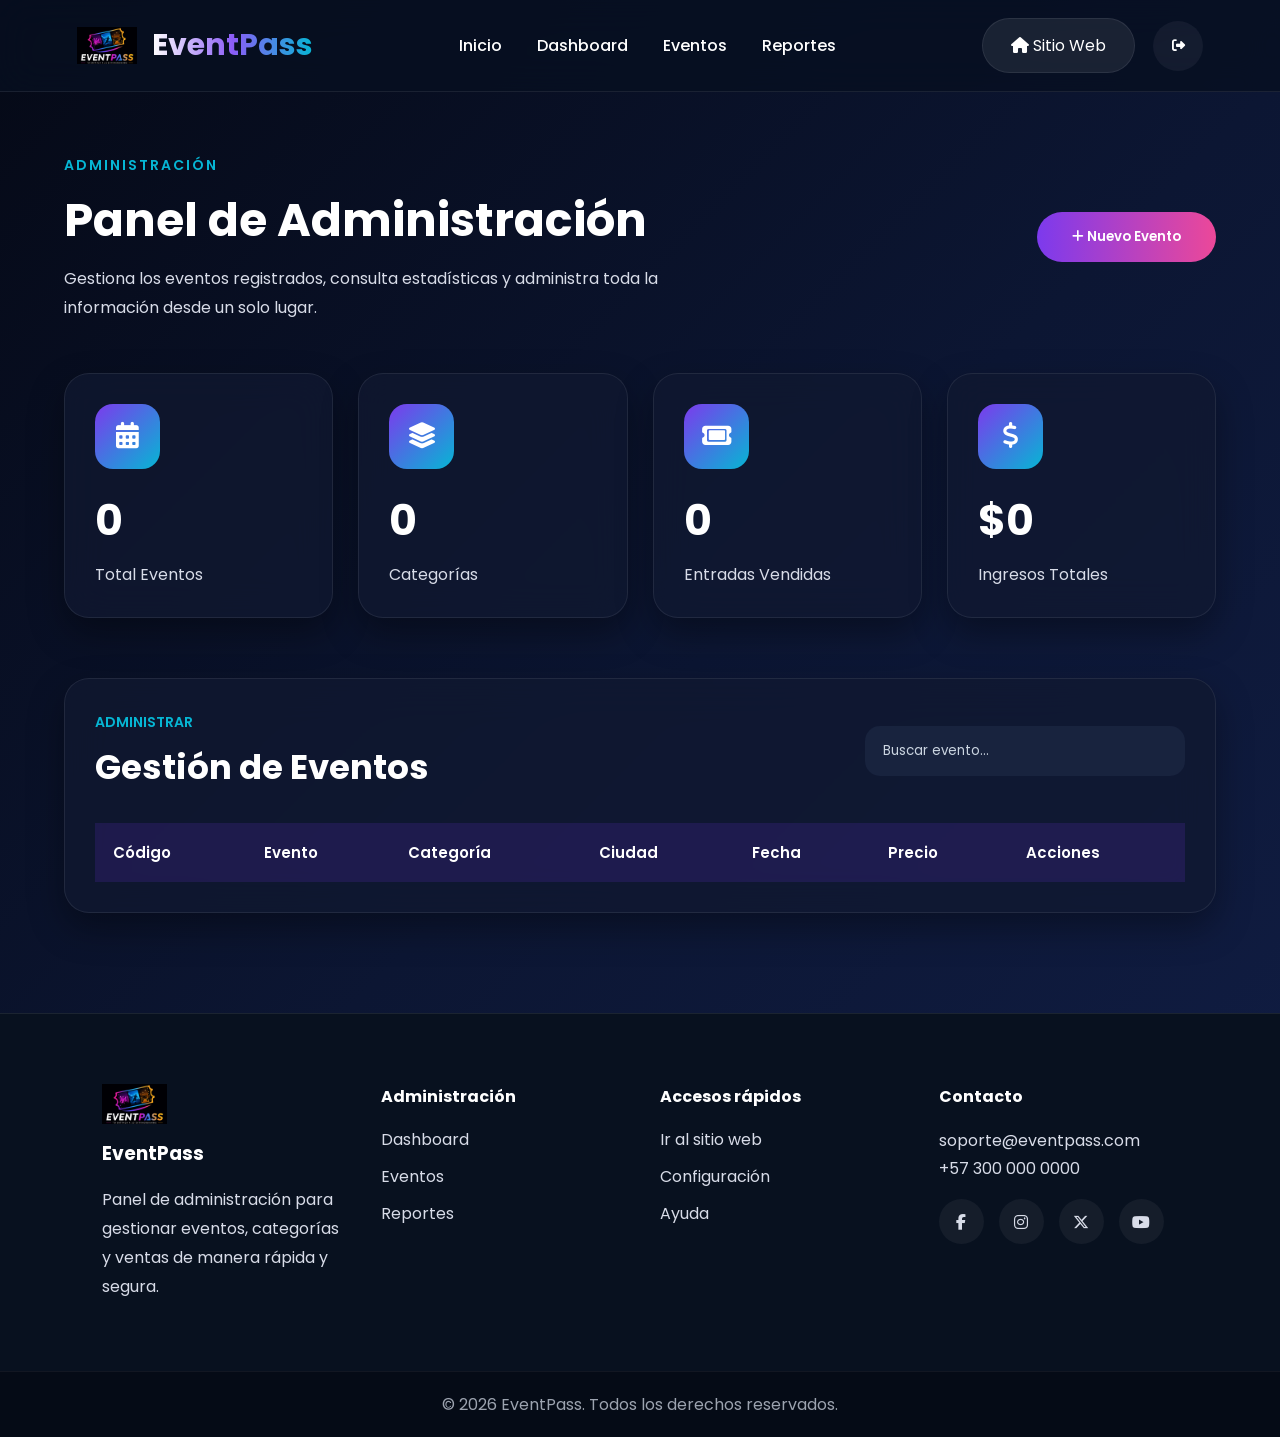
==== commit 3cec8382: "prueva" ====
--- a/admin.html
+++ b/admin.html
@@ -561,14 +561,9 @@
 
     <!--================ JAVASCRIPT ================-->
 
-    <script src="js/data-seed.js"></script>
-
-    <script src="js/storage.js"></script>
-
-    <script src="js/components.js"></script>
-
-    <script src="js/admin.js"></script>
-
+    <!--================ JAVASCRIPT ================-->
+    <script type="module" src="js/admin.js"></script>
 </body>
+</body>
 
 </html>
--- a/css/styles.css
+++ b/css/styles.css
@@ -1962,150 +1962,4 @@
 
     overflow-y: auto;
 
-}
-
-/*==================================================
-            RESPONSIVE
-==================================================*/
-
-@media (max-width:992px) {
-
-    .encabezadoAdmin {
-
-        flex-direction: column;
-
-        align-items: flex-start;
-
-    }
-
-    .tituloTabla {
-
-        flex-direction: column;
-
-        align-items: flex-start;
-
-    }
-
-    .tituloTabla input {
-
-        width: 100%;
-
-    }
-
-}
-
-@media (max-width:768px) {
-
-    .admin {
-
-        width: 95%;
-
-    }
-
-    .cardsDashboard {
-
-        grid-template-columns: 1fr;
-
-    }
-
-    #formEvento {
-
-        grid-template-columns: 1fr;
-
-    }
-
-    #formEvento textarea {
-
-        grid-column: span 1;
-
-    }
-
-    #formEvento button {
-
-        grid-column: span 1;
-
-    }
-
-    .modalContenido {
-
-        padding: 25px;
-
-    }
-
-}
-
-@media (max-width:576px) {
-
-    .encabezadoAdmin h1 {
-
-        font-size: 34px;
-
-    }
-
-    .card {
-
-        padding: 25px;
-
-    }
-
-    .card h2 {
-
-        font-size: 34px;
-
-    }
-
-    .panelTabla {
-
-        padding: 20px;
-
-    }
-
-    .tituloTabla h2 {
-
-        font-size: 28px;
-
-    }
-
-    .tituloTabla input {
-
-        width: 100%;
-
-    }
-
-    .accionesTabla {
-
-        flex-wrap: wrap;
-
-    }
-
-}
-
-@media (max-width:400px) {
-
-    .encabezadoAdmin h1 {
-
-        font-size: 28px;
-
-    }
-
-    .card {
-
-        padding: 20px;
-
-    }
-
-    .modalContenido {
-
-        padding: 18px;
-
-    }
-
-    #formEvento input,
-    #formEvento select,
-    #formEvento textarea {
-
-        padding: 12px;
-
-    }
-
 }
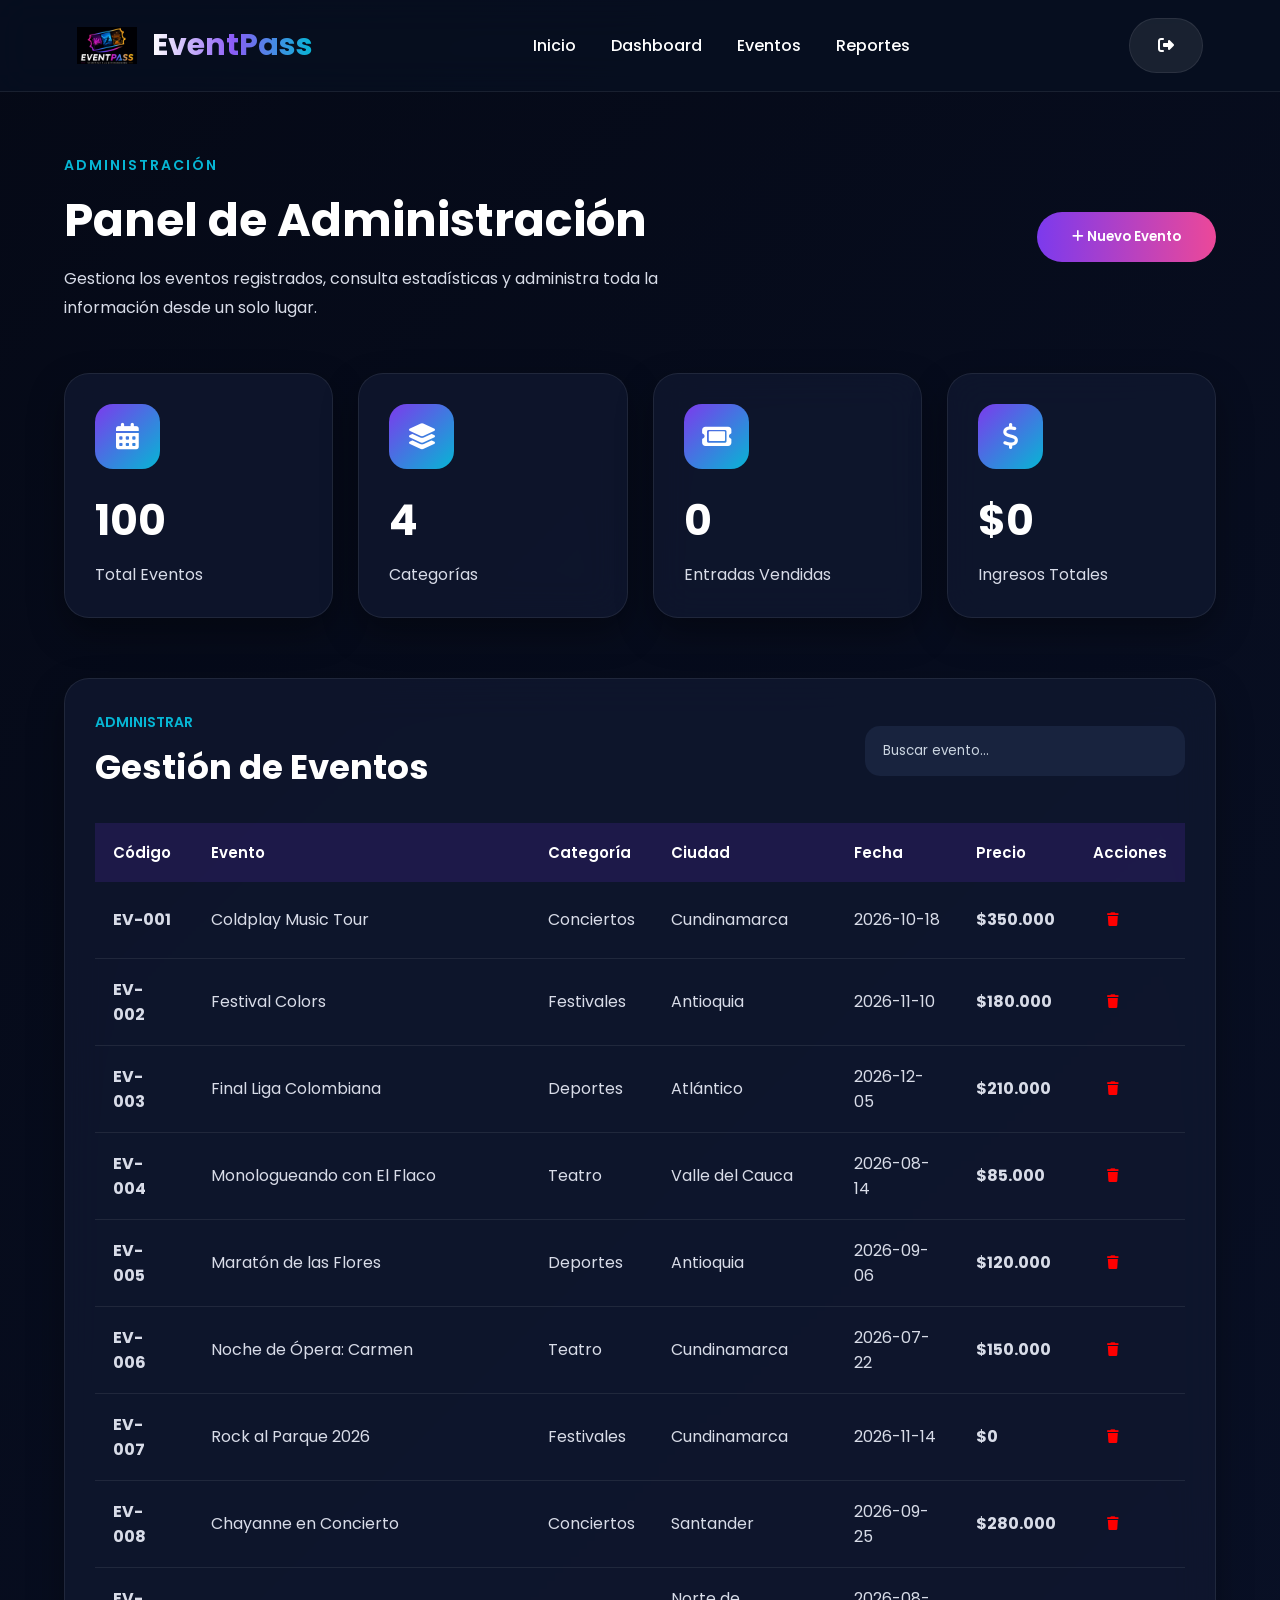
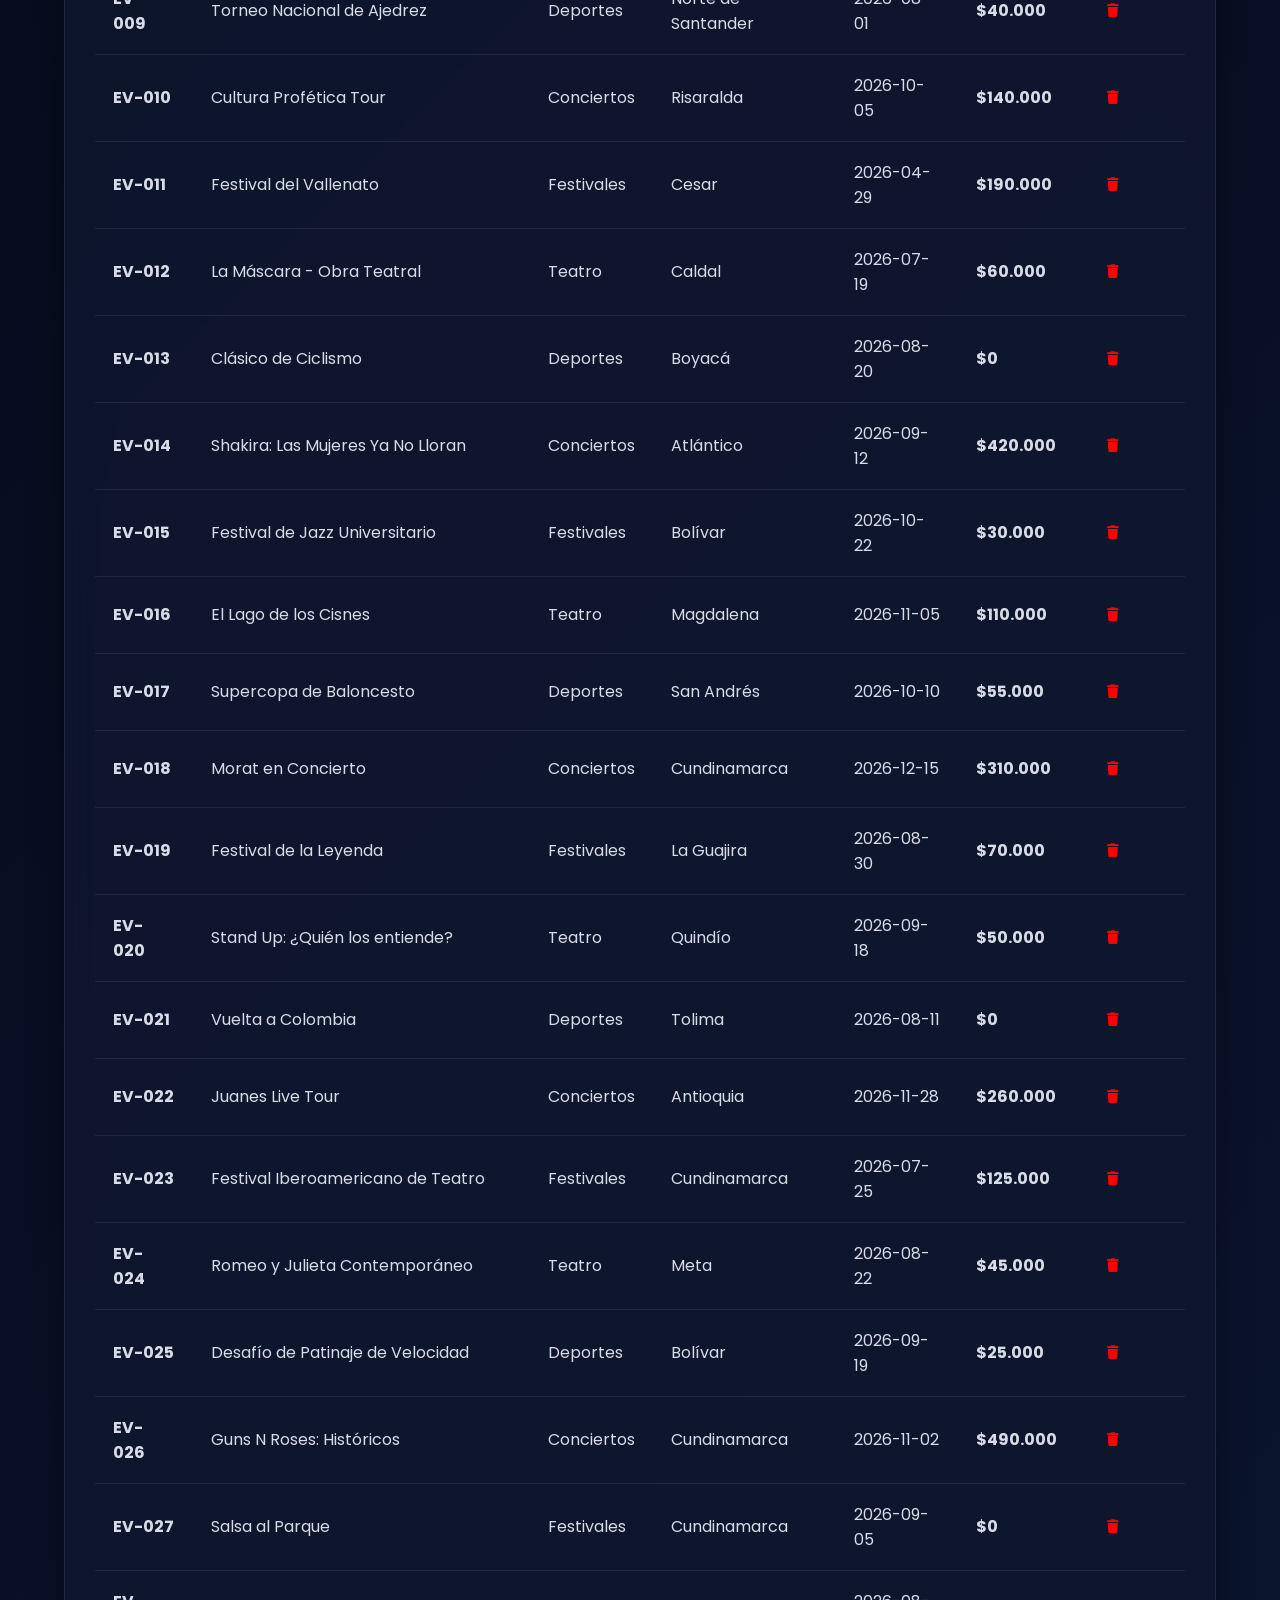
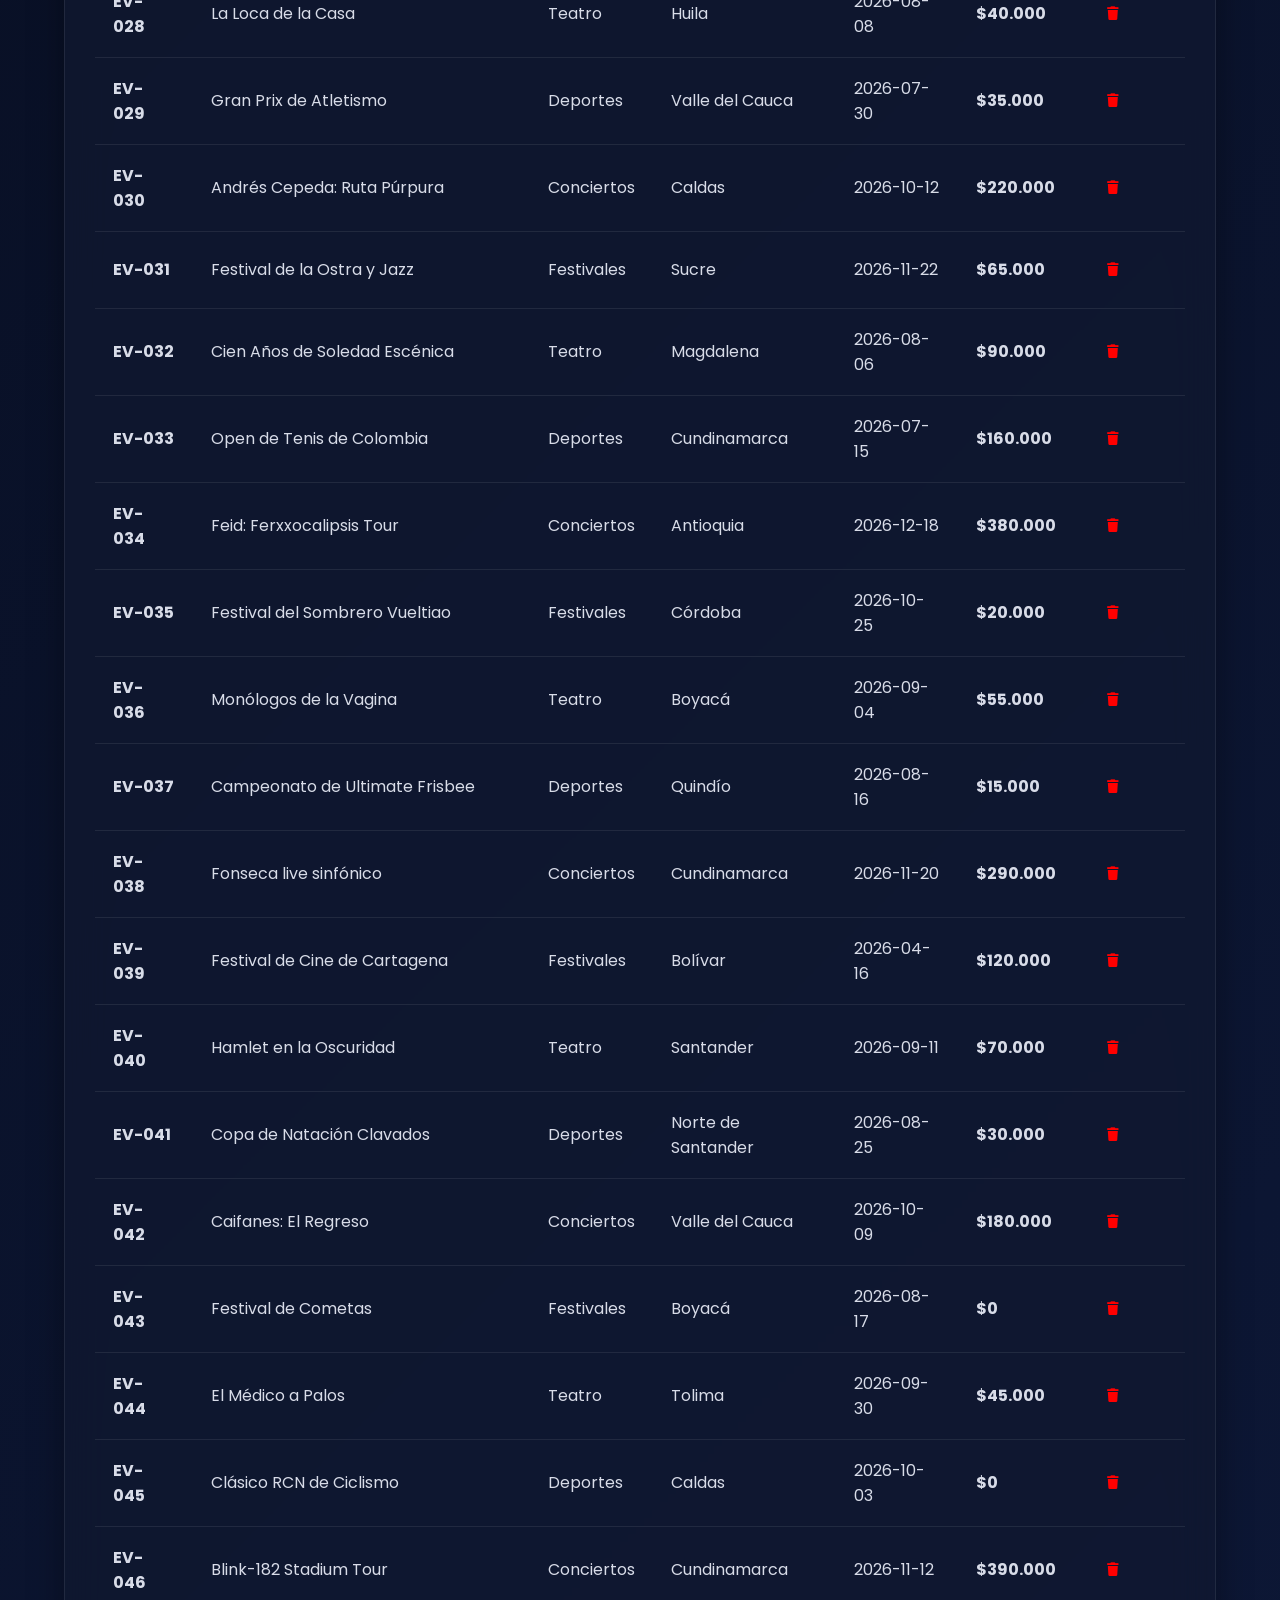
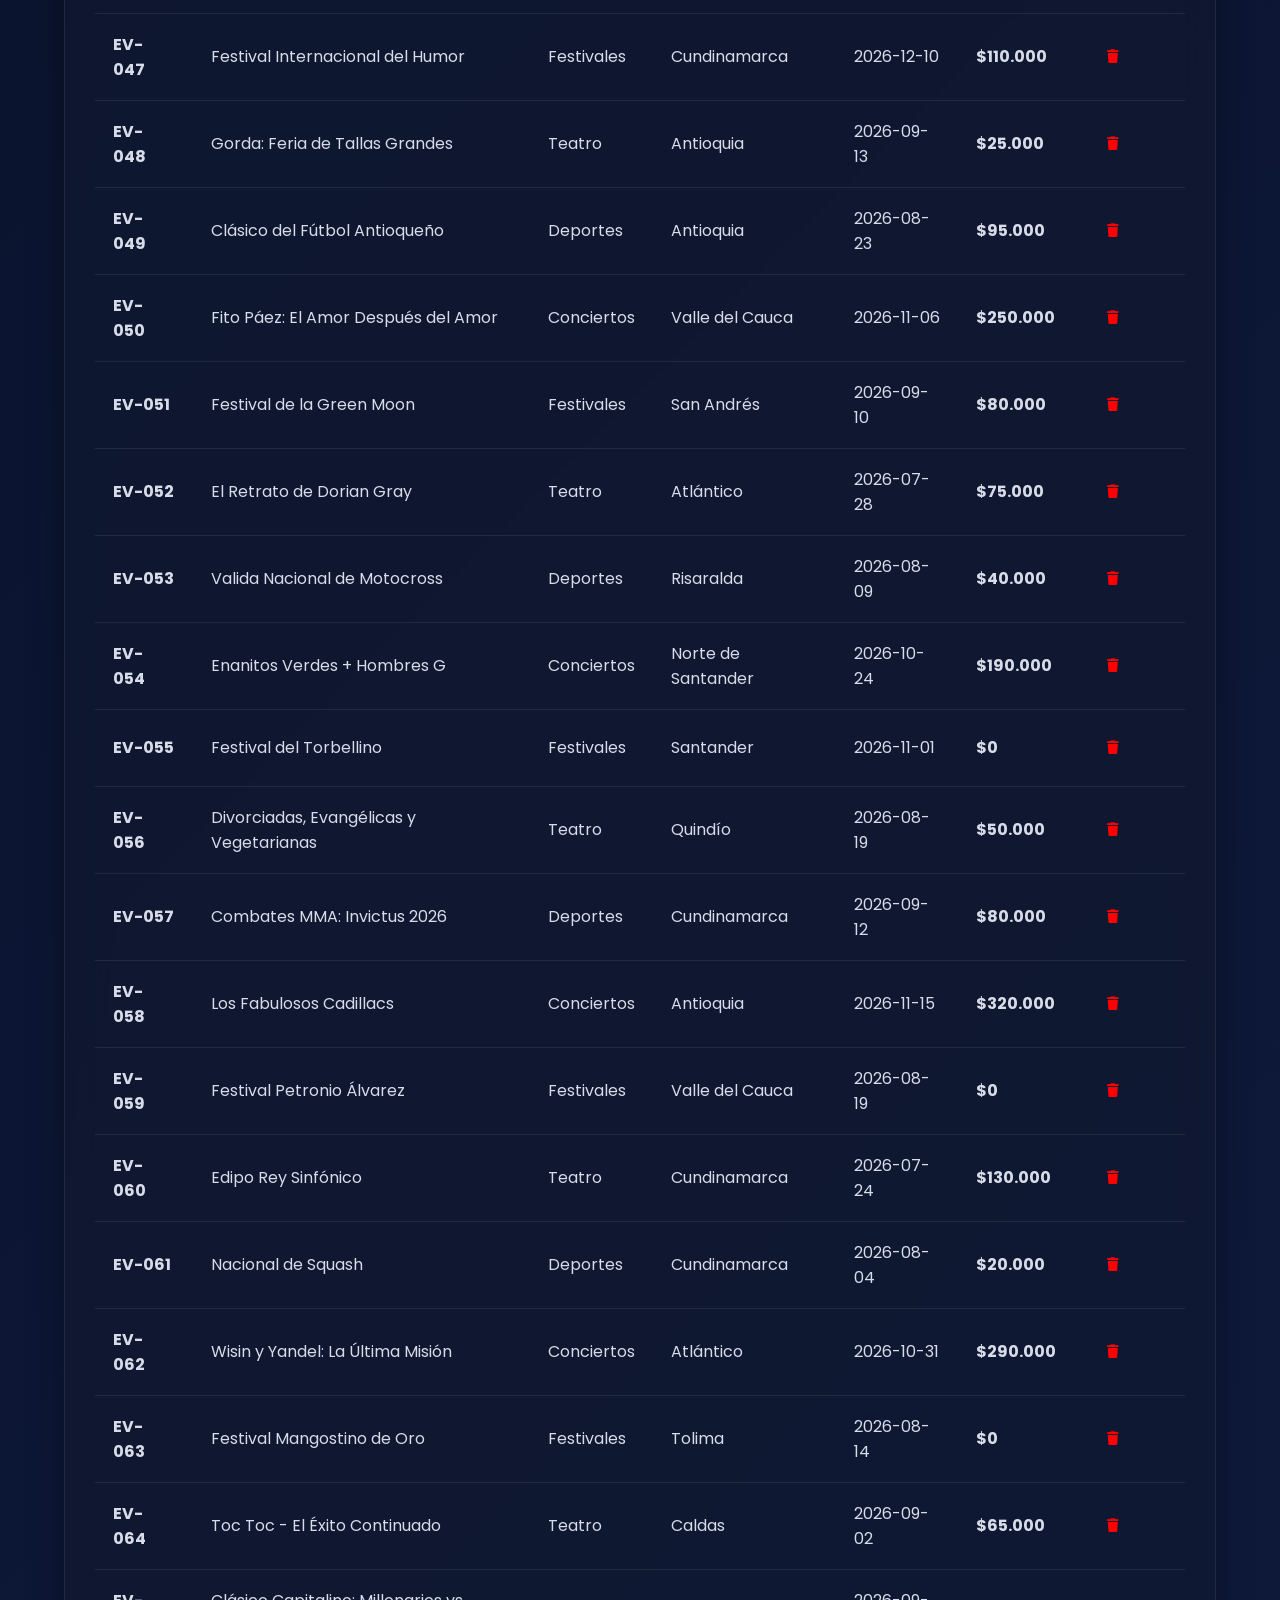
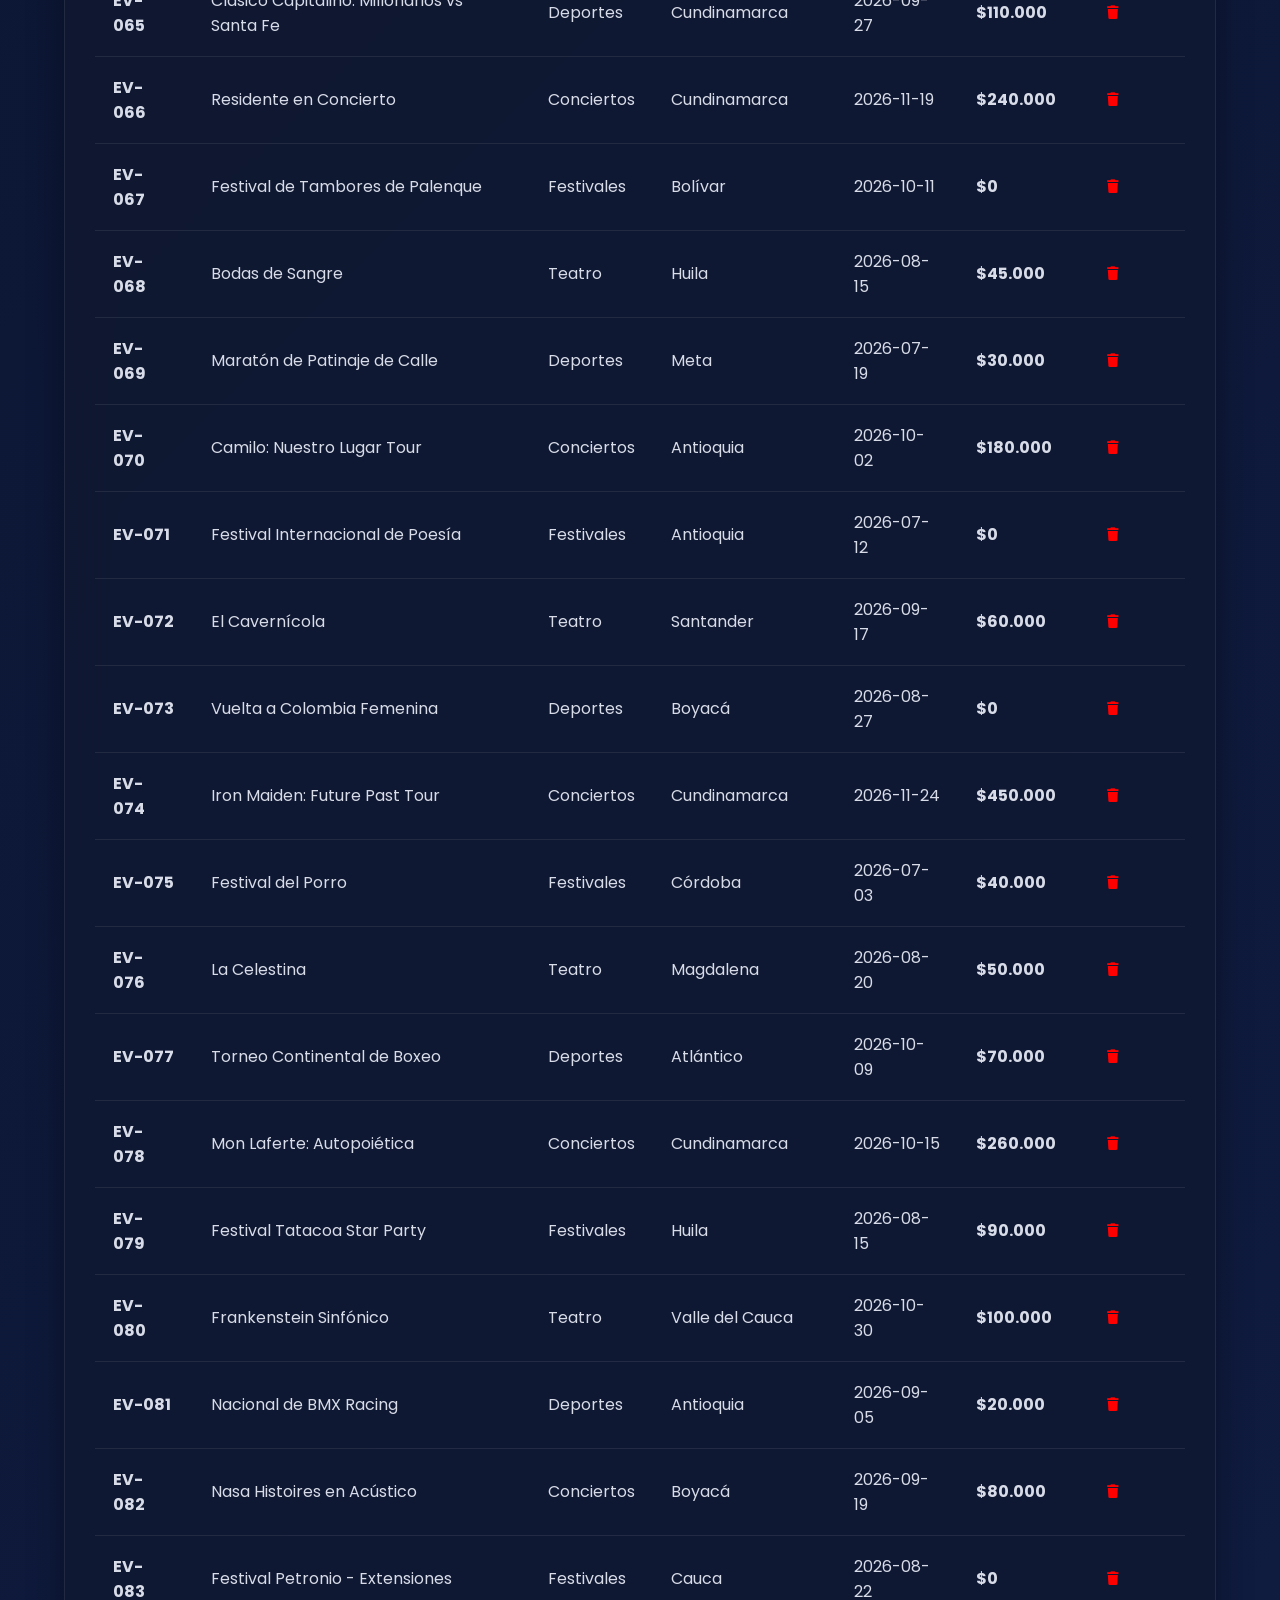
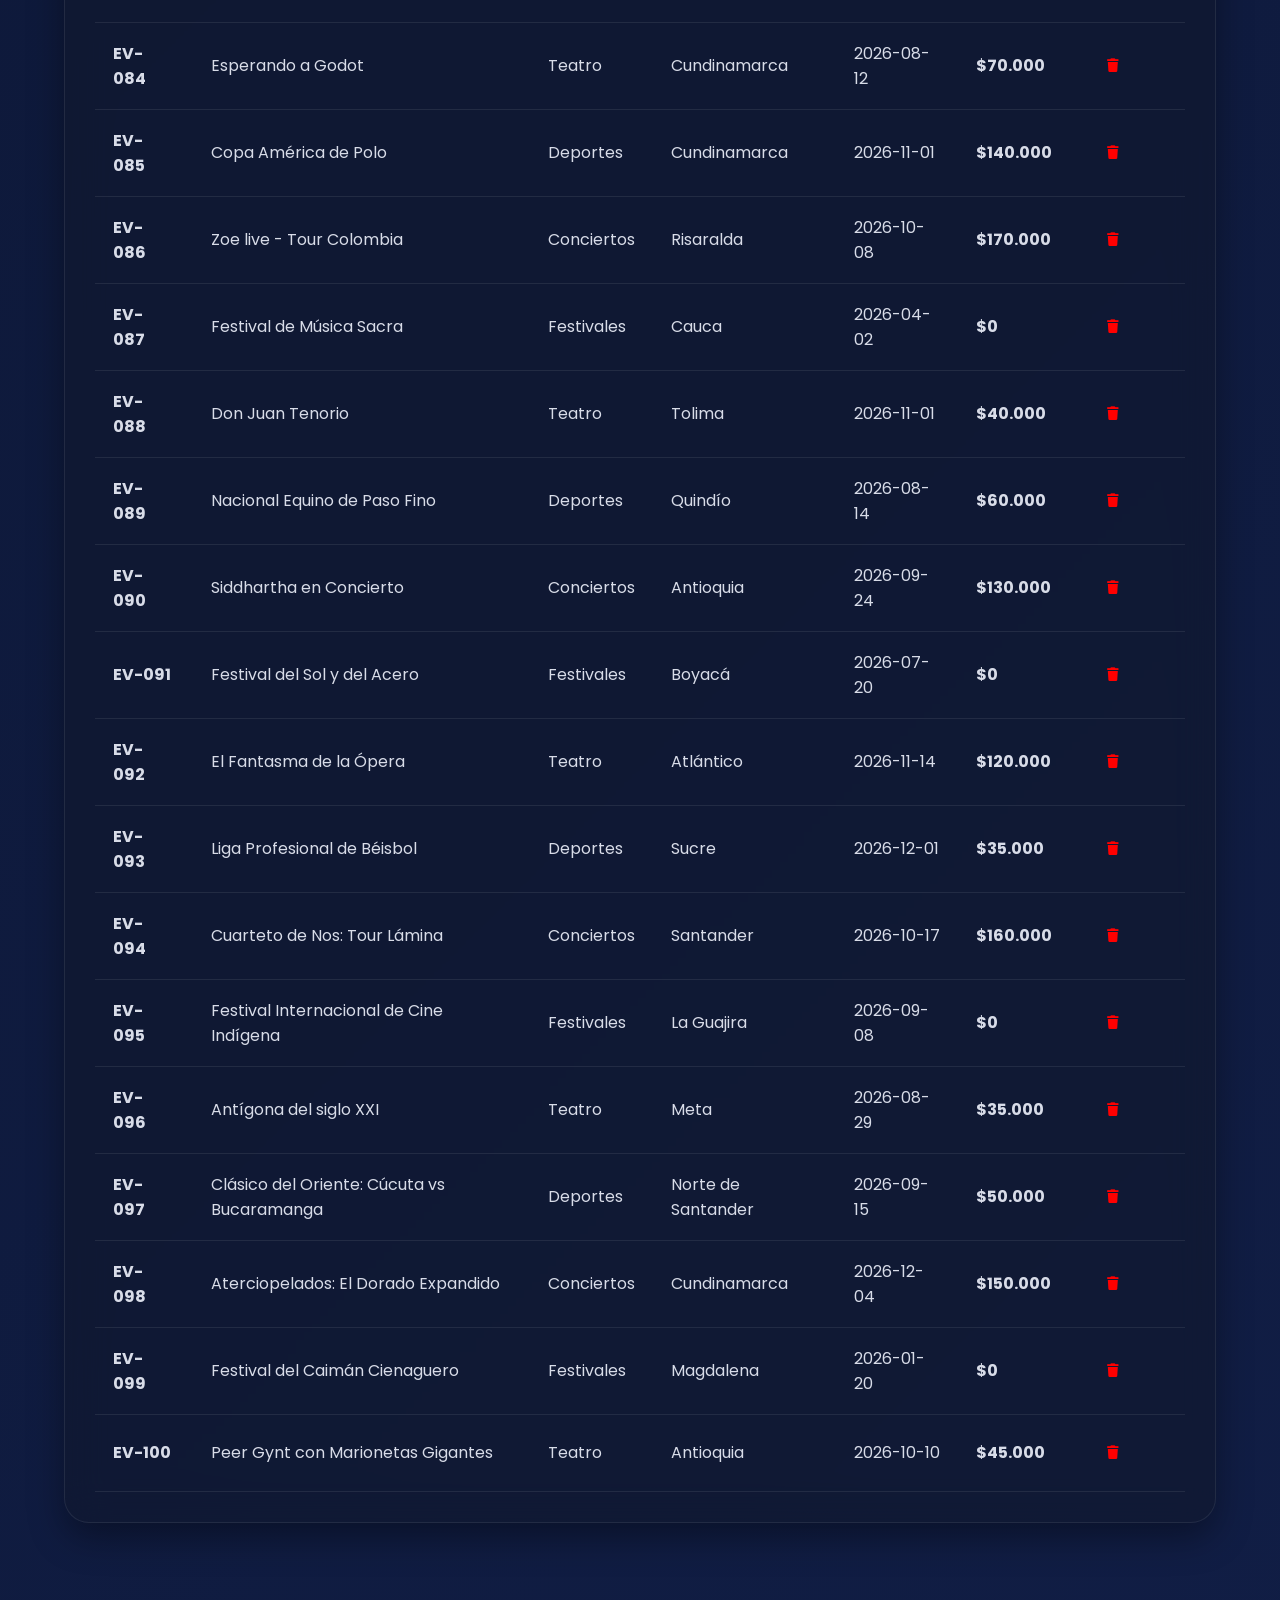
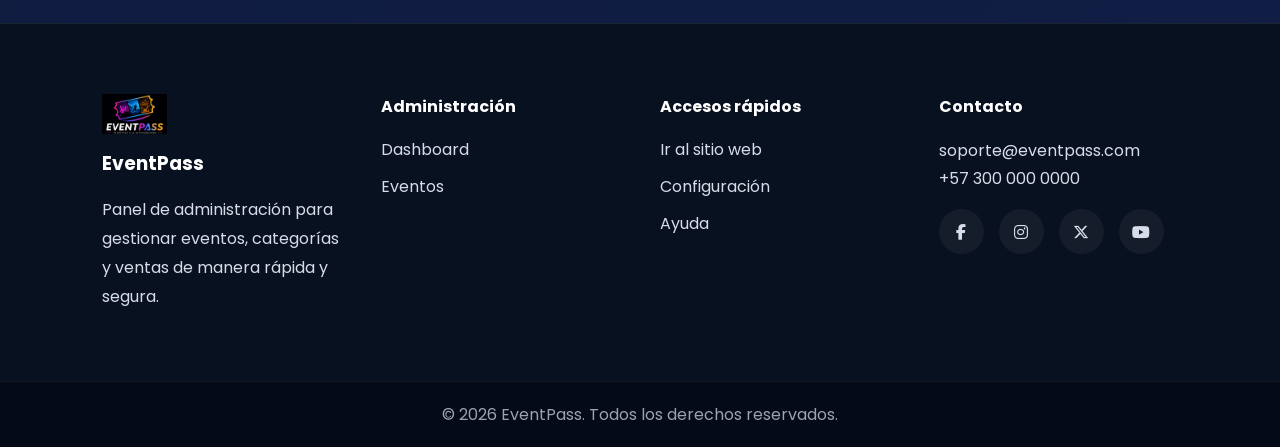
==== commit 2b8ab0a2: "casi final" ====
--- a/admin.html
+++ b/admin.html
@@ -70,18 +70,9 @@
 
             <a href="index.html" class="btnSecundario">
 
-                <i class="fa-solid fa-house"></i>
-
-                Sitio Web
-
-            </a>
-
-            <button class="btnCarrito" id="cerrarSesion">
-
                 <i class="fa-solid fa-right-from-bracket"></i>
 
-            </button>
-
+            </a>
         </div>
 
     </header>
@@ -363,36 +354,6 @@
 
                 <select id="ciudad">
 
-                    <option>
-
-                        Bogotá
-
-                    </option>
-
-                    <option>
-
-                        Medellín
-
-                    </option>
-
-                    <option>
-
-                        Cali
-
-                    </option>
-
-                    <option>
-
-                        Barranquilla
-
-                    </option>
-
-                    <option>
-
-                        Bucaramanga
-
-                    </option>
-
                 </select>
 
                 <input type="date" id="fecha">
@@ -460,13 +421,6 @@
                 Eventos
 
             </a>
-
-            <a href="#reportes">
-
-                Reportes
-
-            </a>
-
         </div>
 
         <div>
@@ -559,11 +513,9 @@
 
     </div>
 
-    <!--================ JAVASCRIPT ================-->
-
-    <!--================ JAVASCRIPT ================-->
-    <script type="module" src="js/admin.js"></script>
+ <!--================ JAVASCRIPT ================-->
+ <script type="module" src="js/admin.js"></script>
+
 </body>
-</body>
 
 </html>
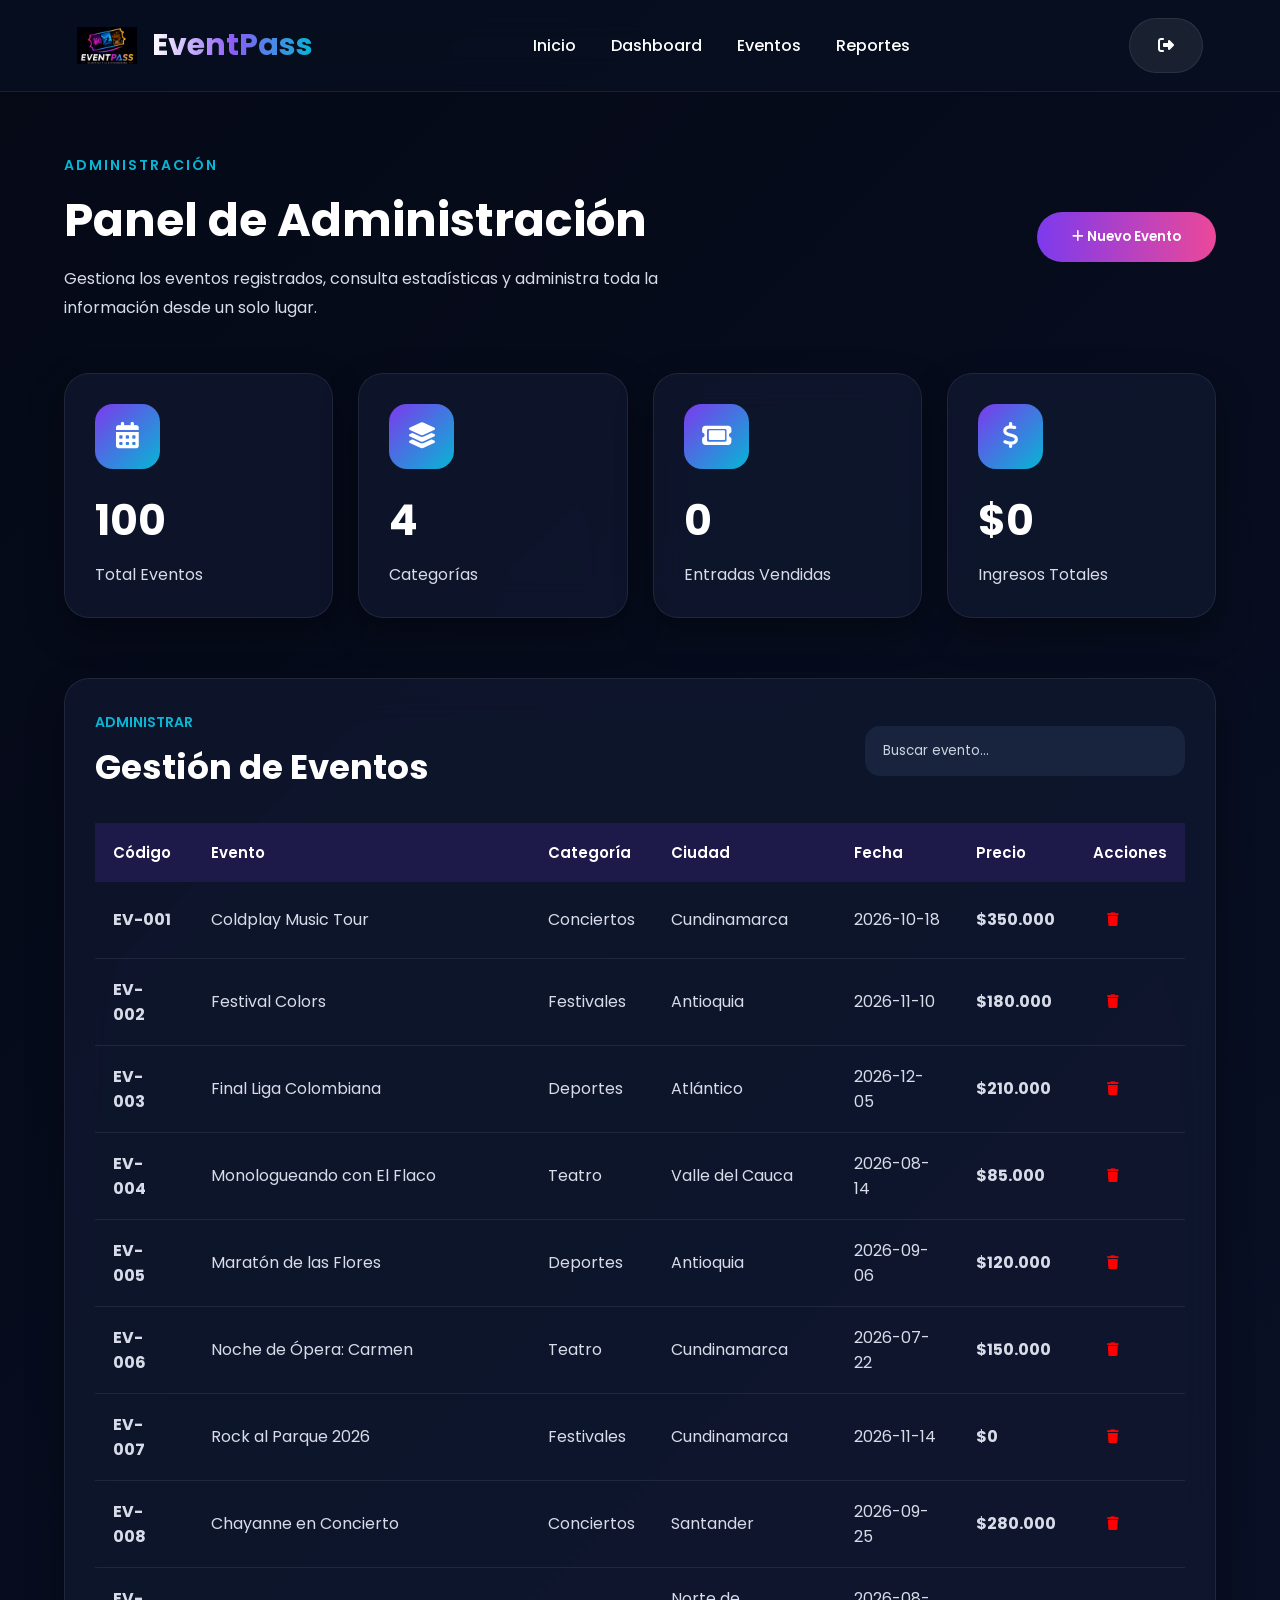
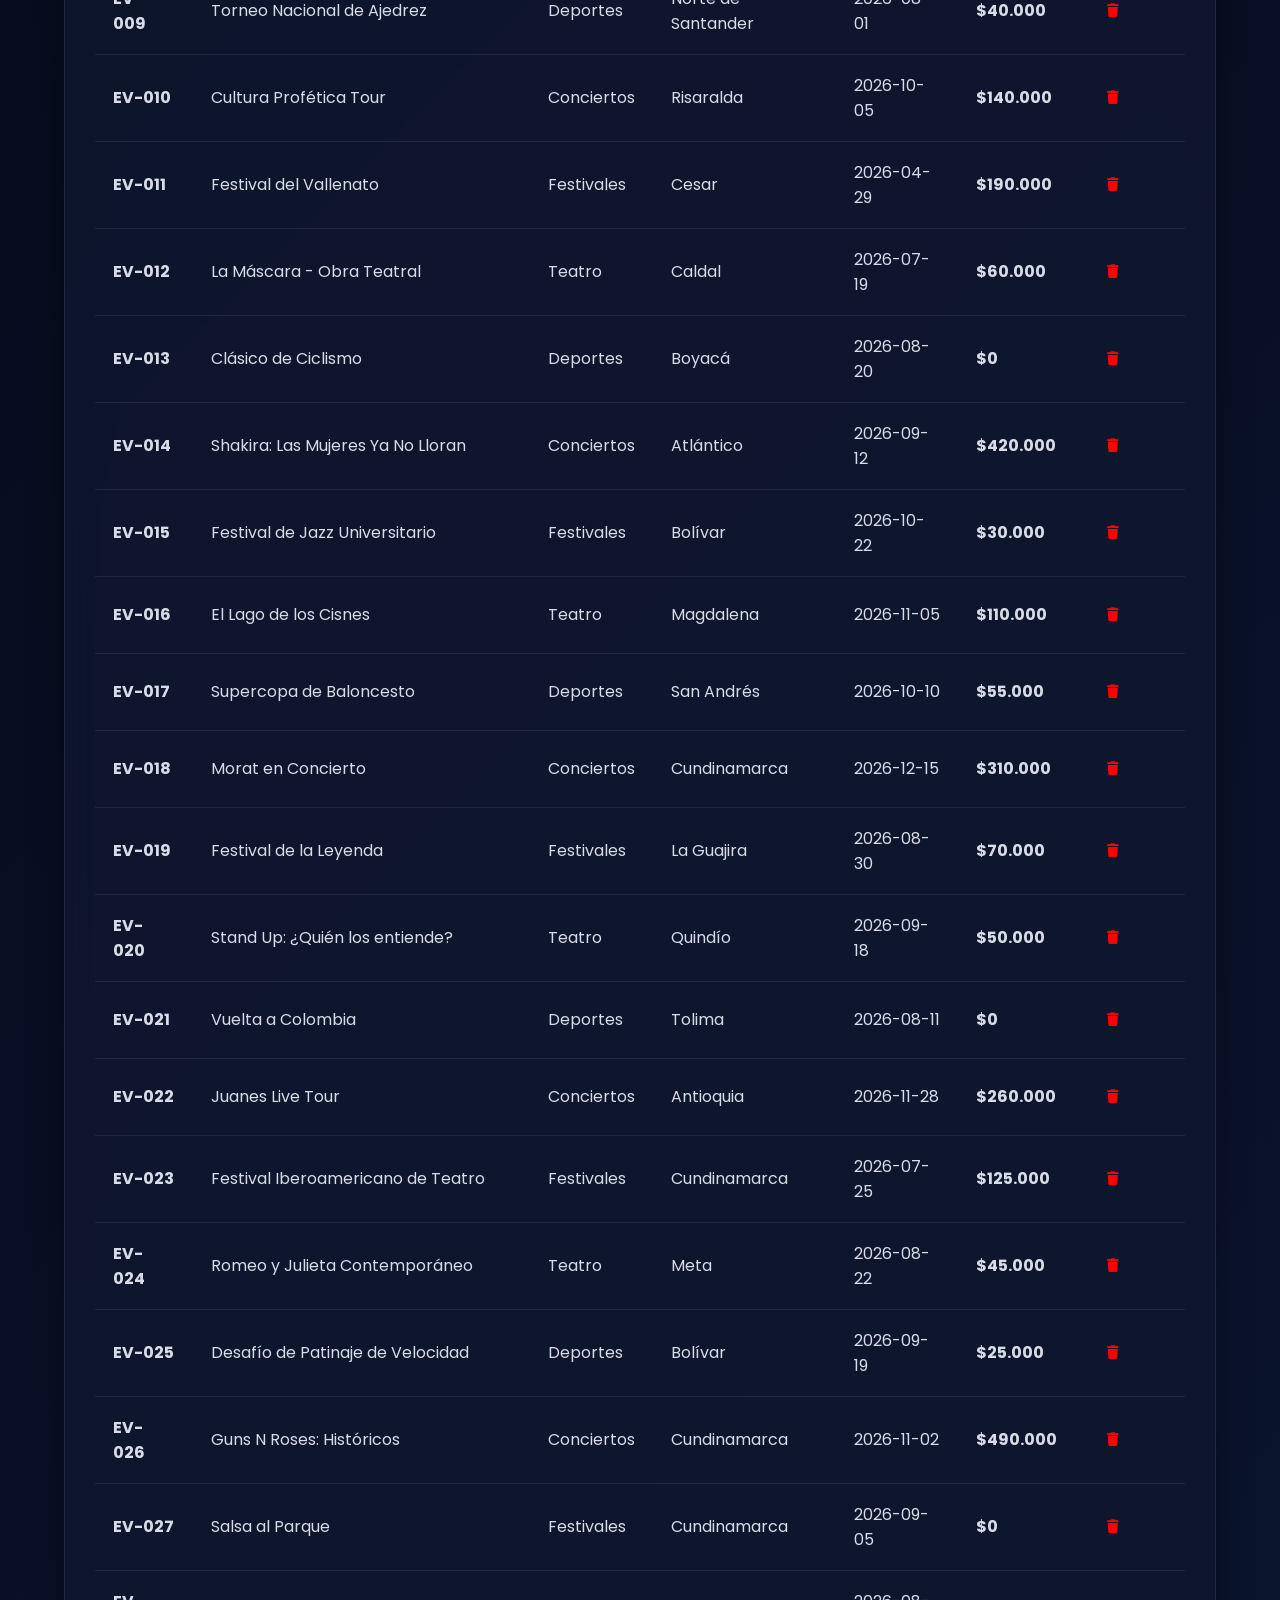
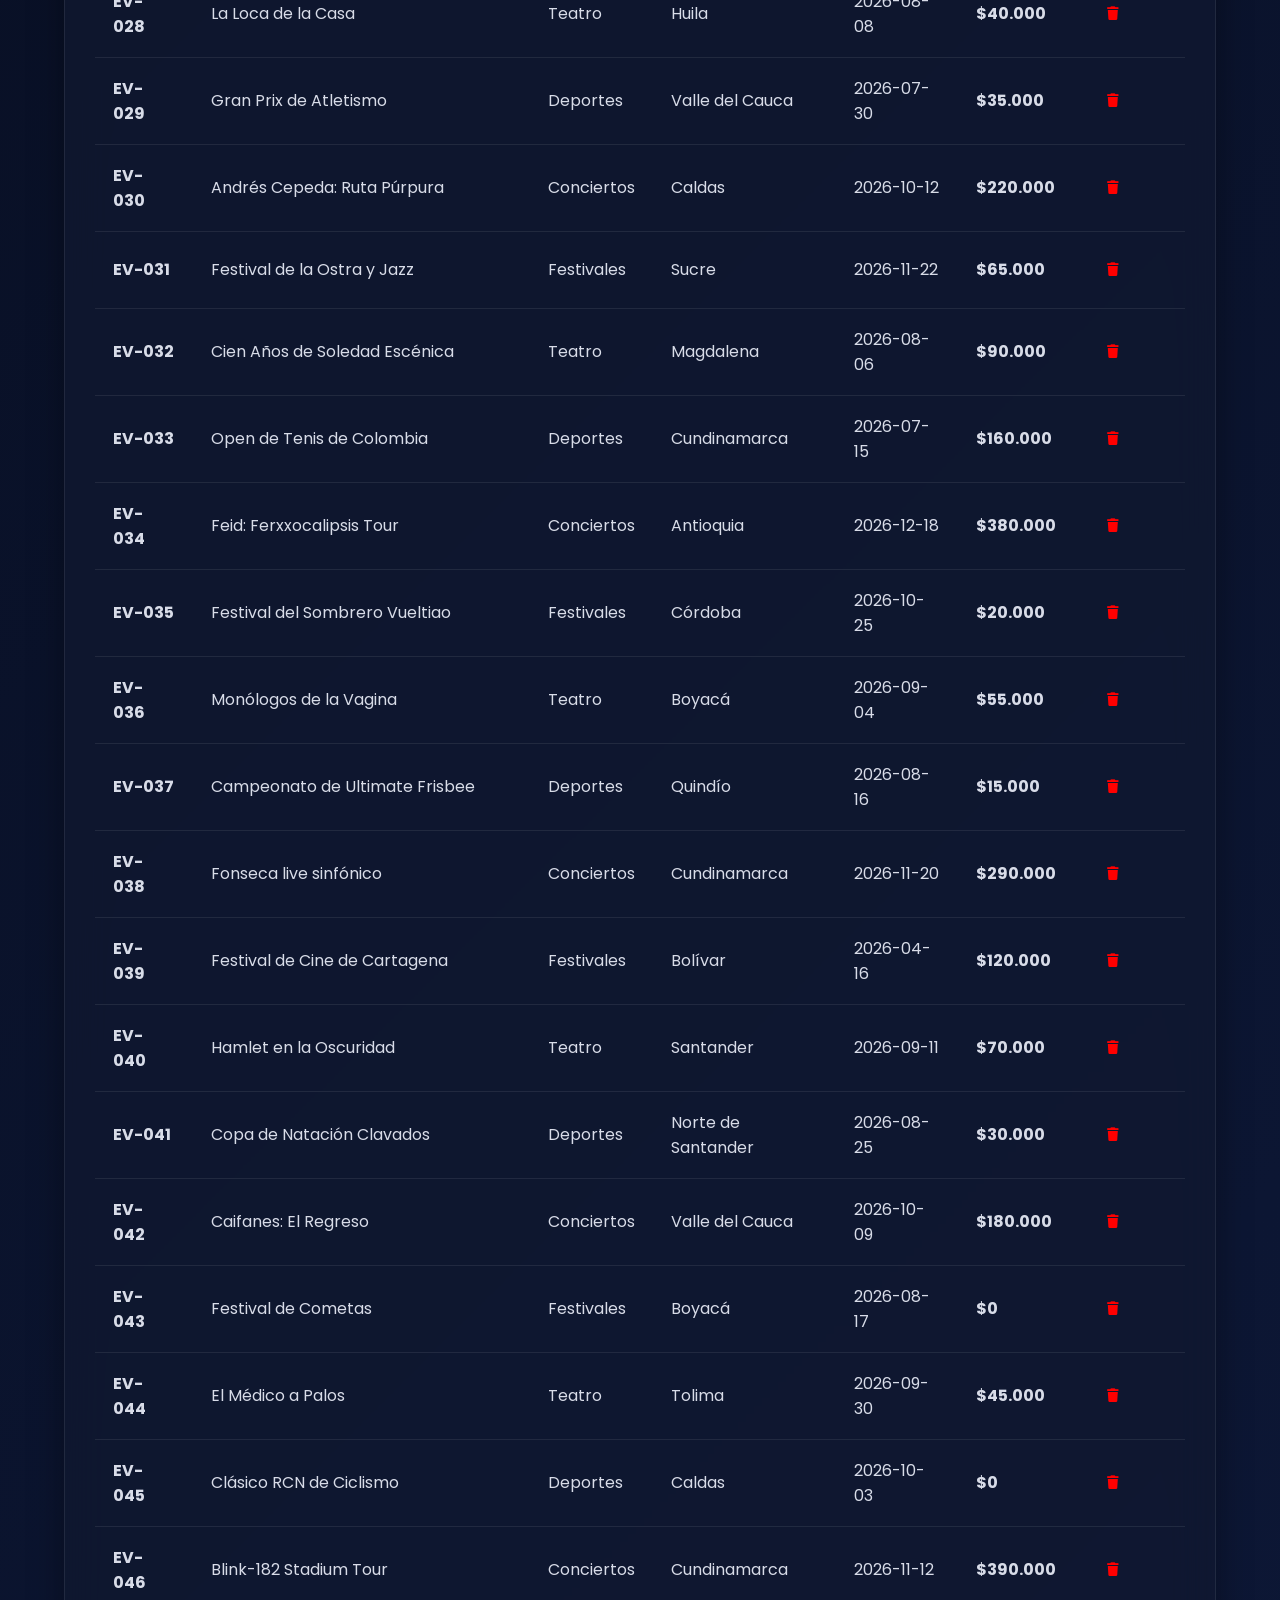
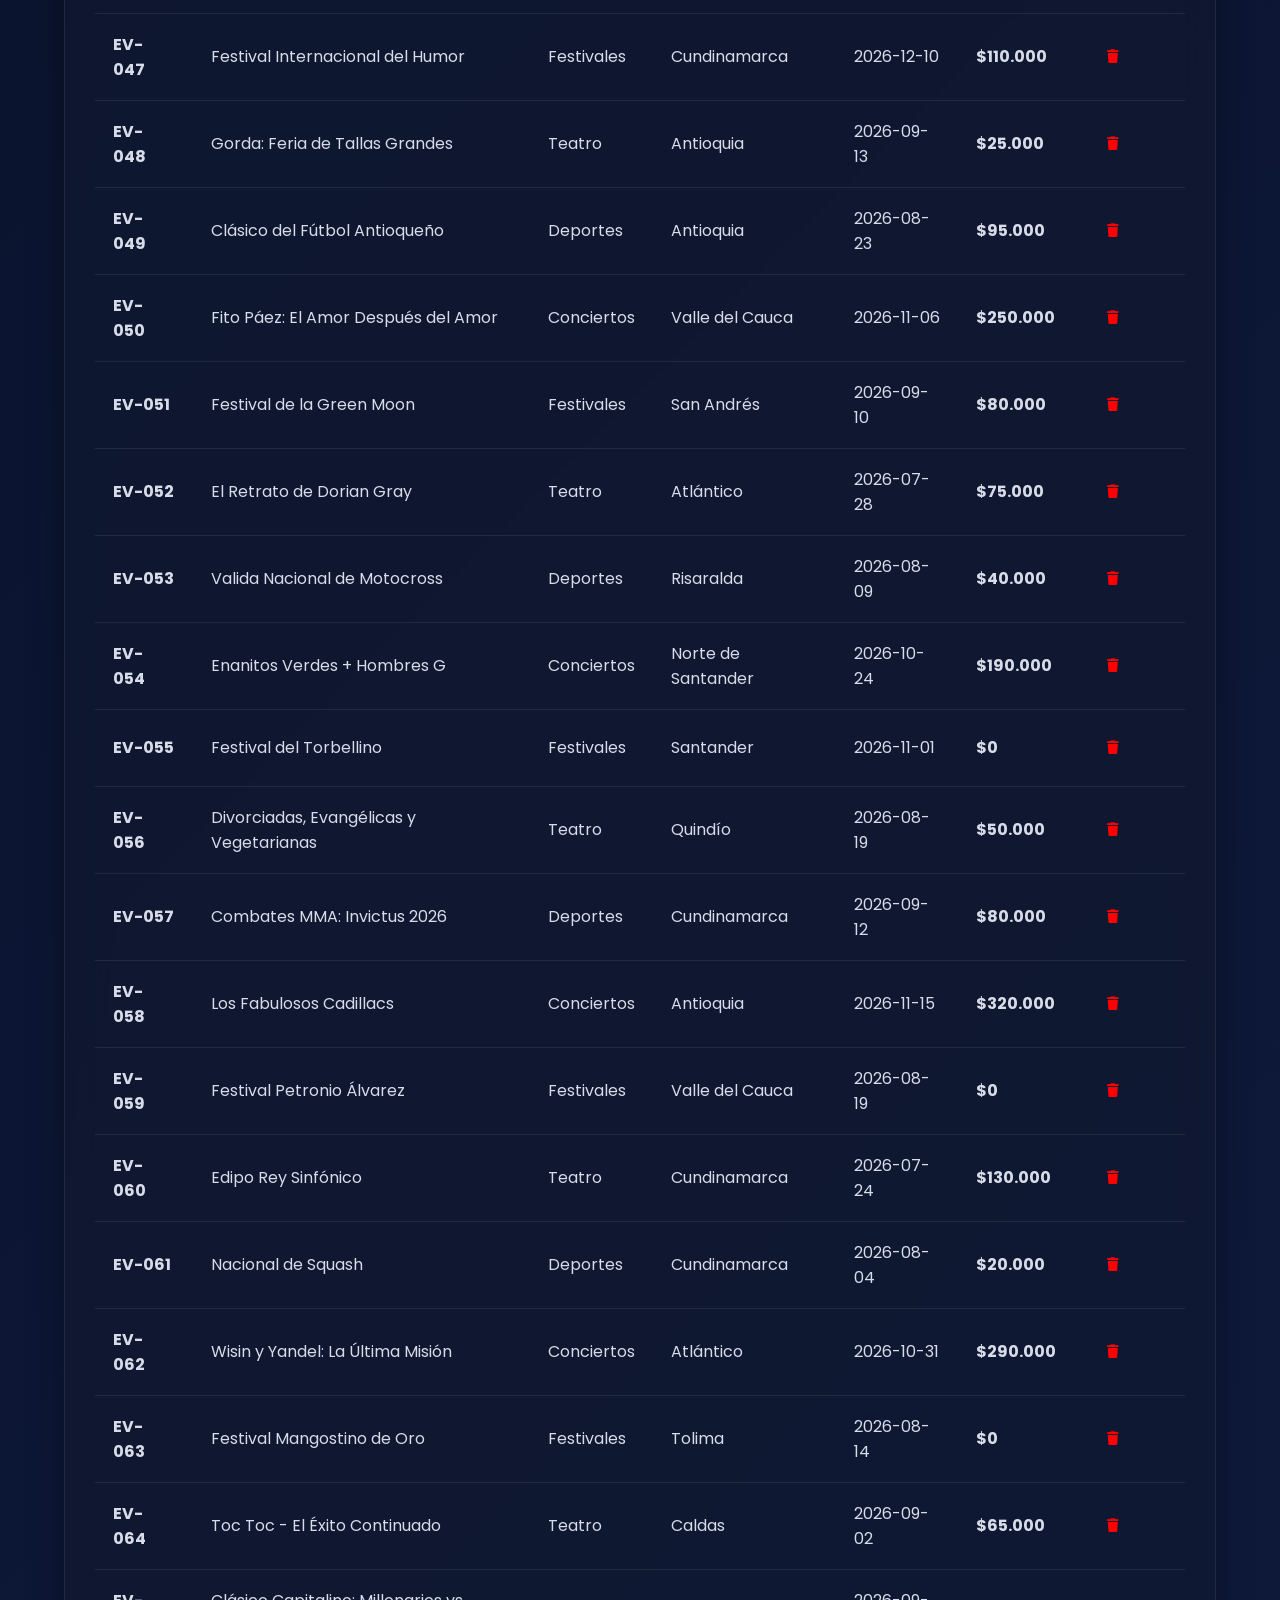
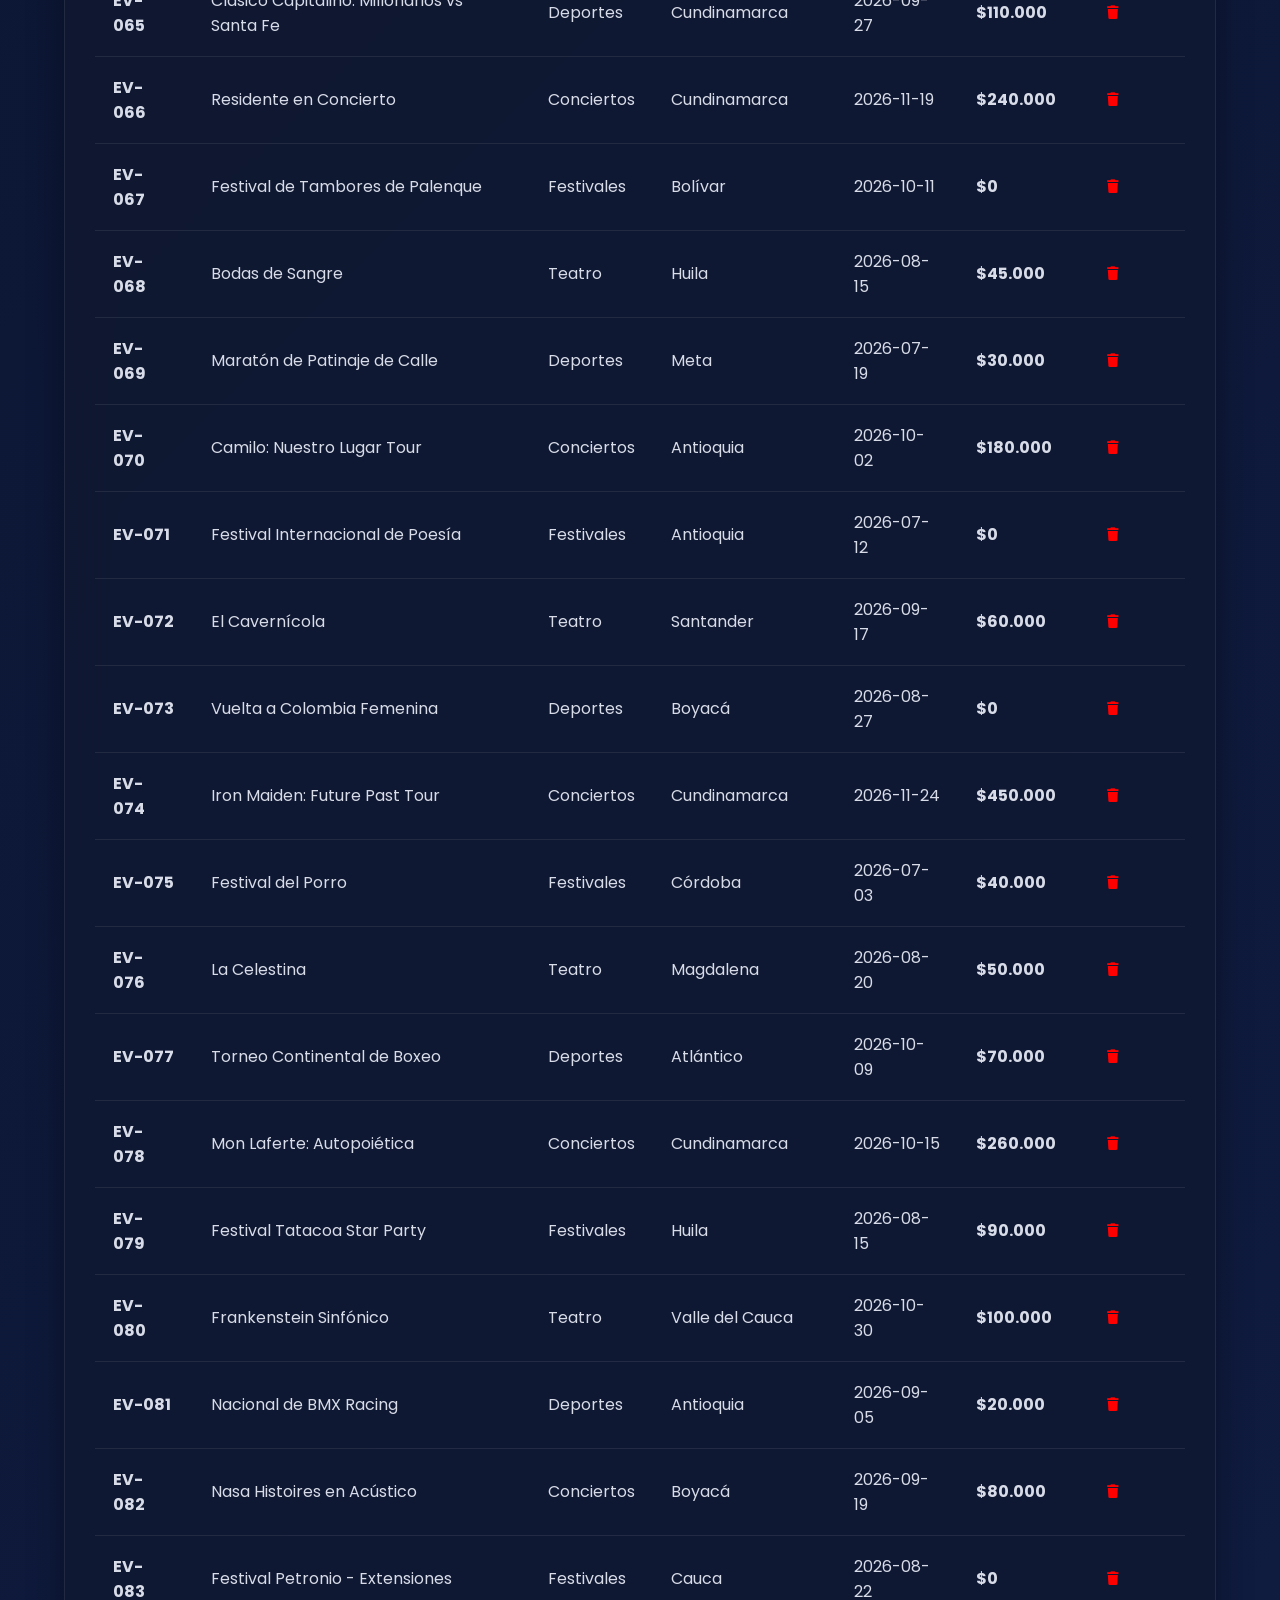
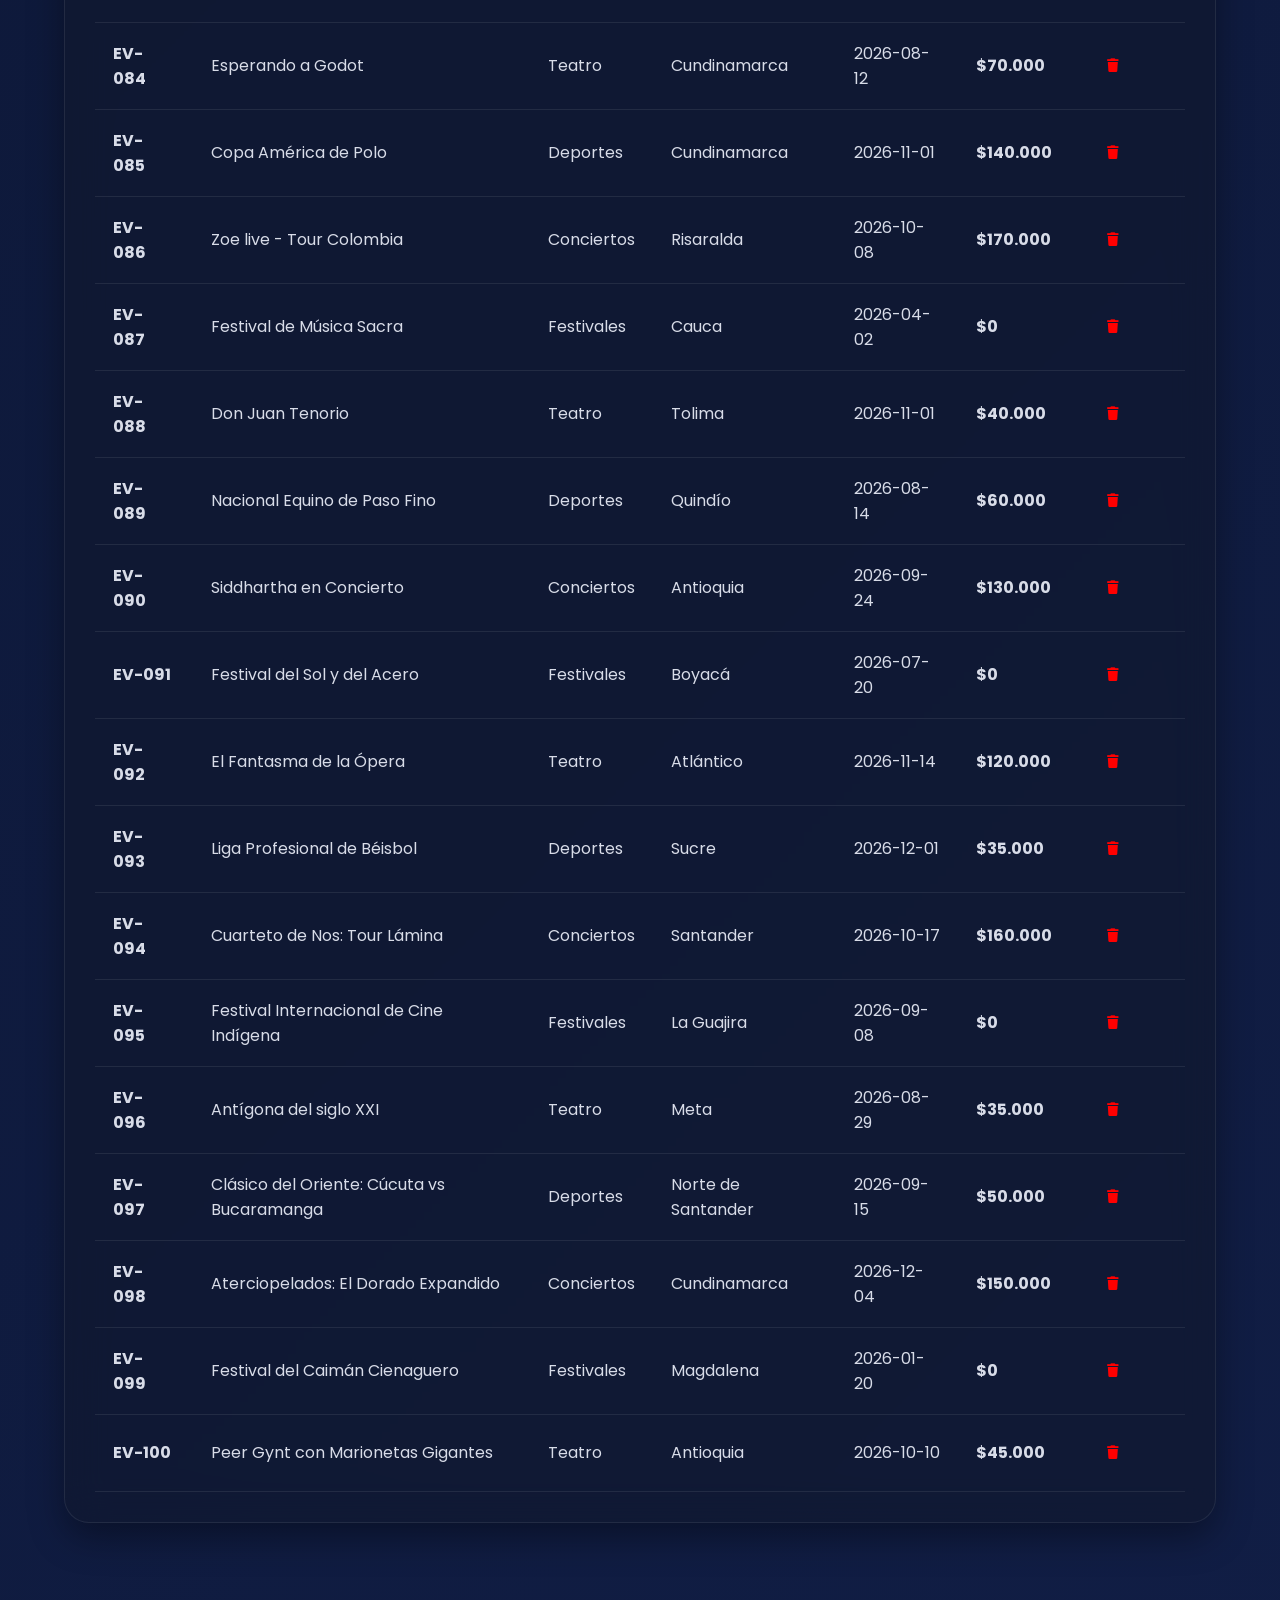
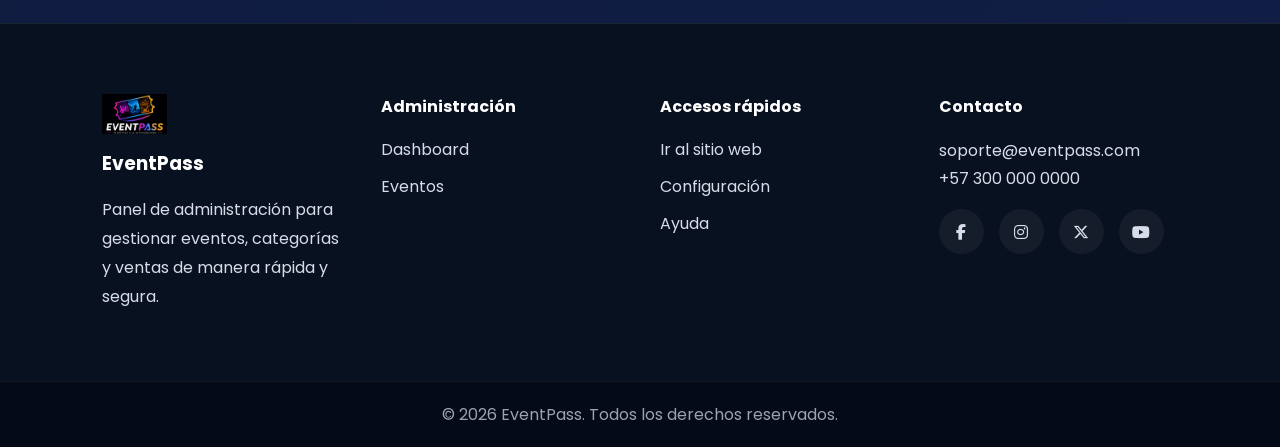
==== commit 7c14cd90: "inicioc ad" ====
--- a/admin.html
+++ b/admin.html
@@ -40,7 +40,7 @@
 
         <nav class="menu">
 
-            <a href="index.html">
+            <a href="#inicio">
 
                 Inicio
 
@@ -79,7 +79,7 @@
 
     <!--================ CONTENIDO ================-->
 
-    <main class="admin">
+    <main class="admin" id="inicio">
 
         <section class="encabezadoAdmin" id="dashboard">
 
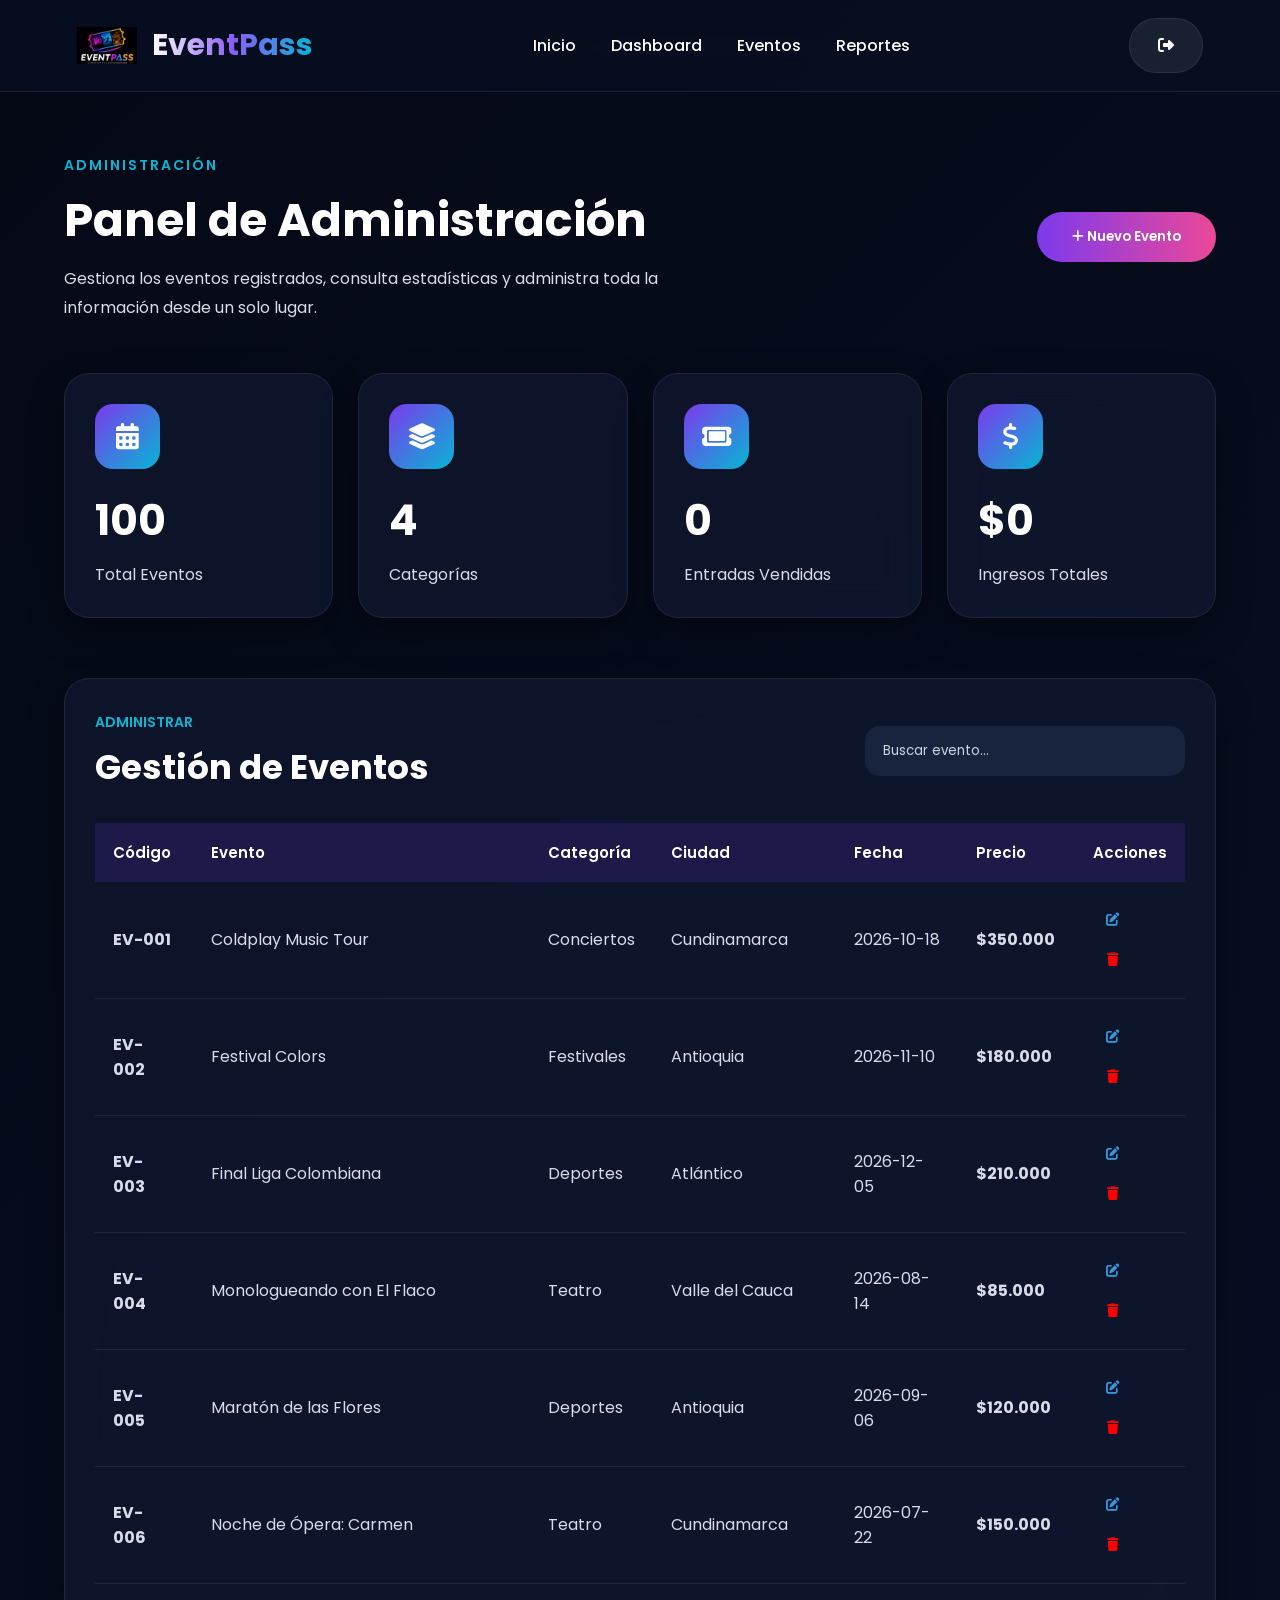
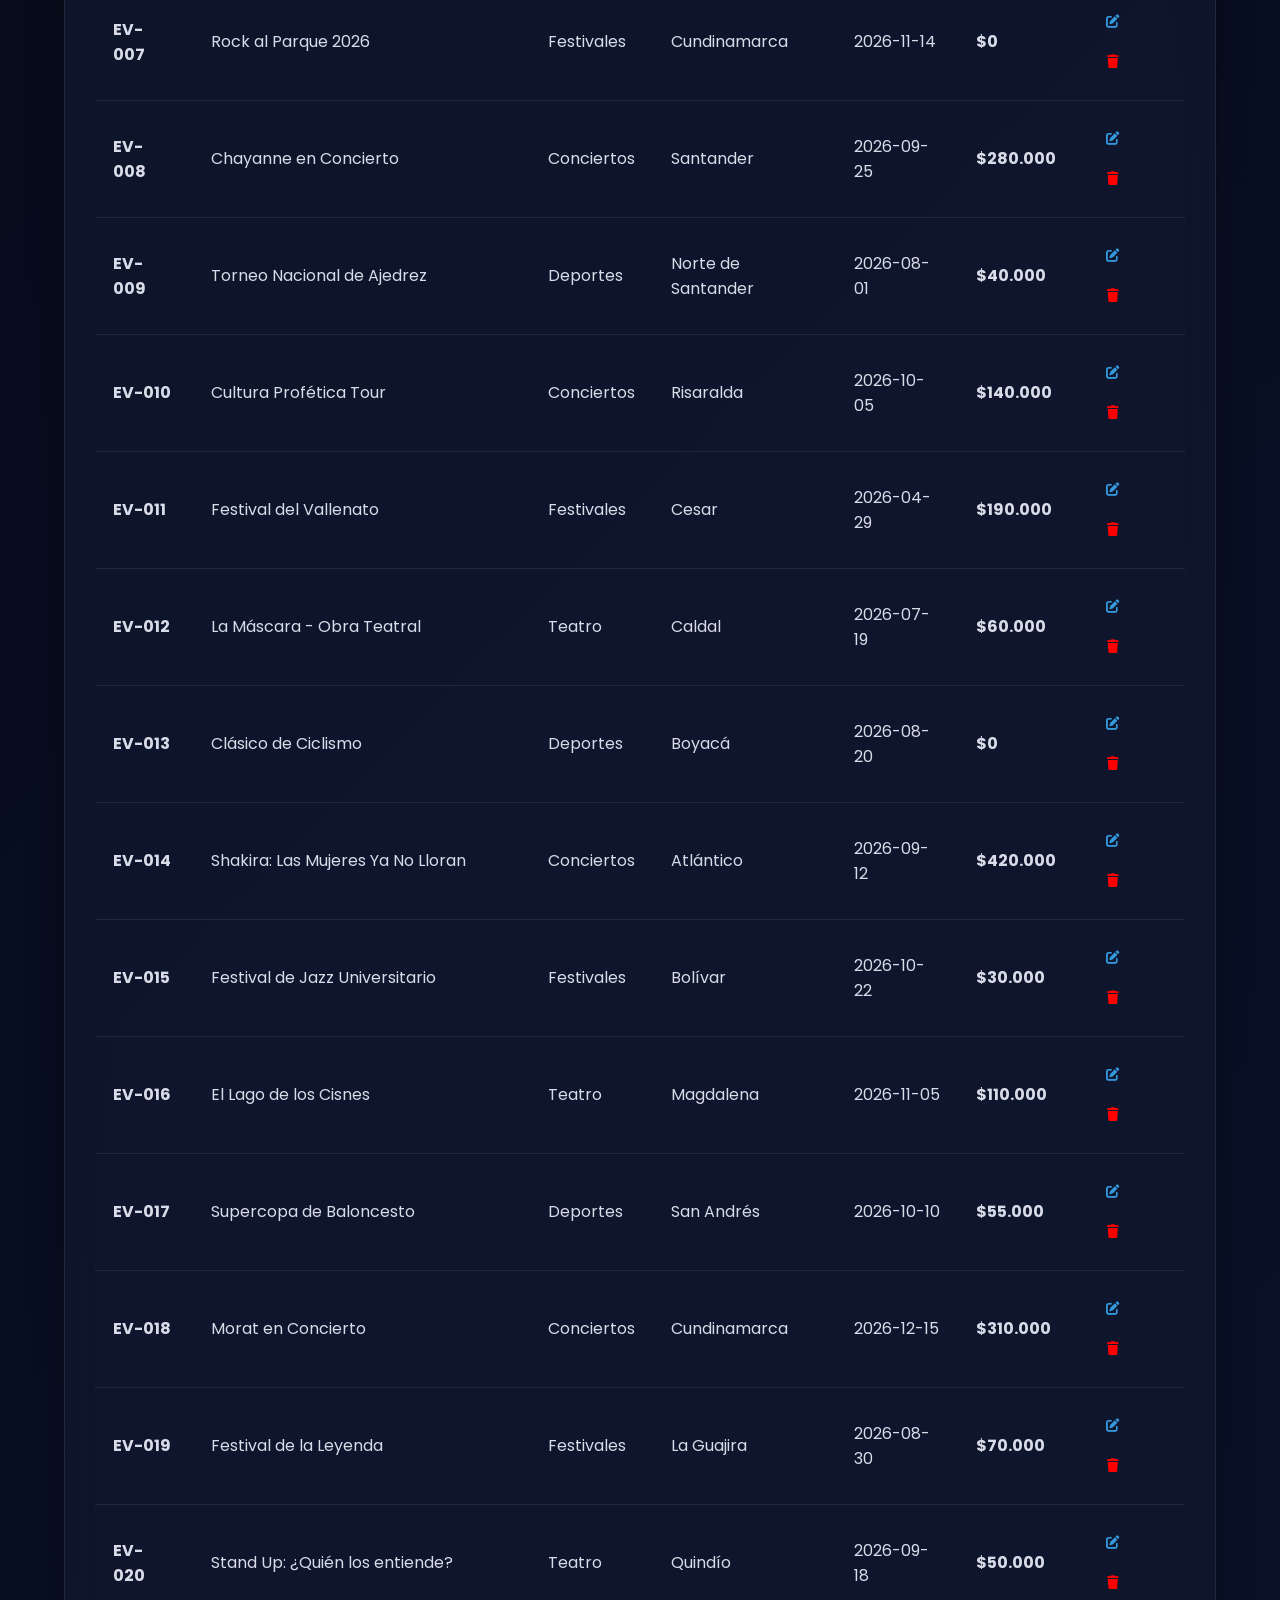
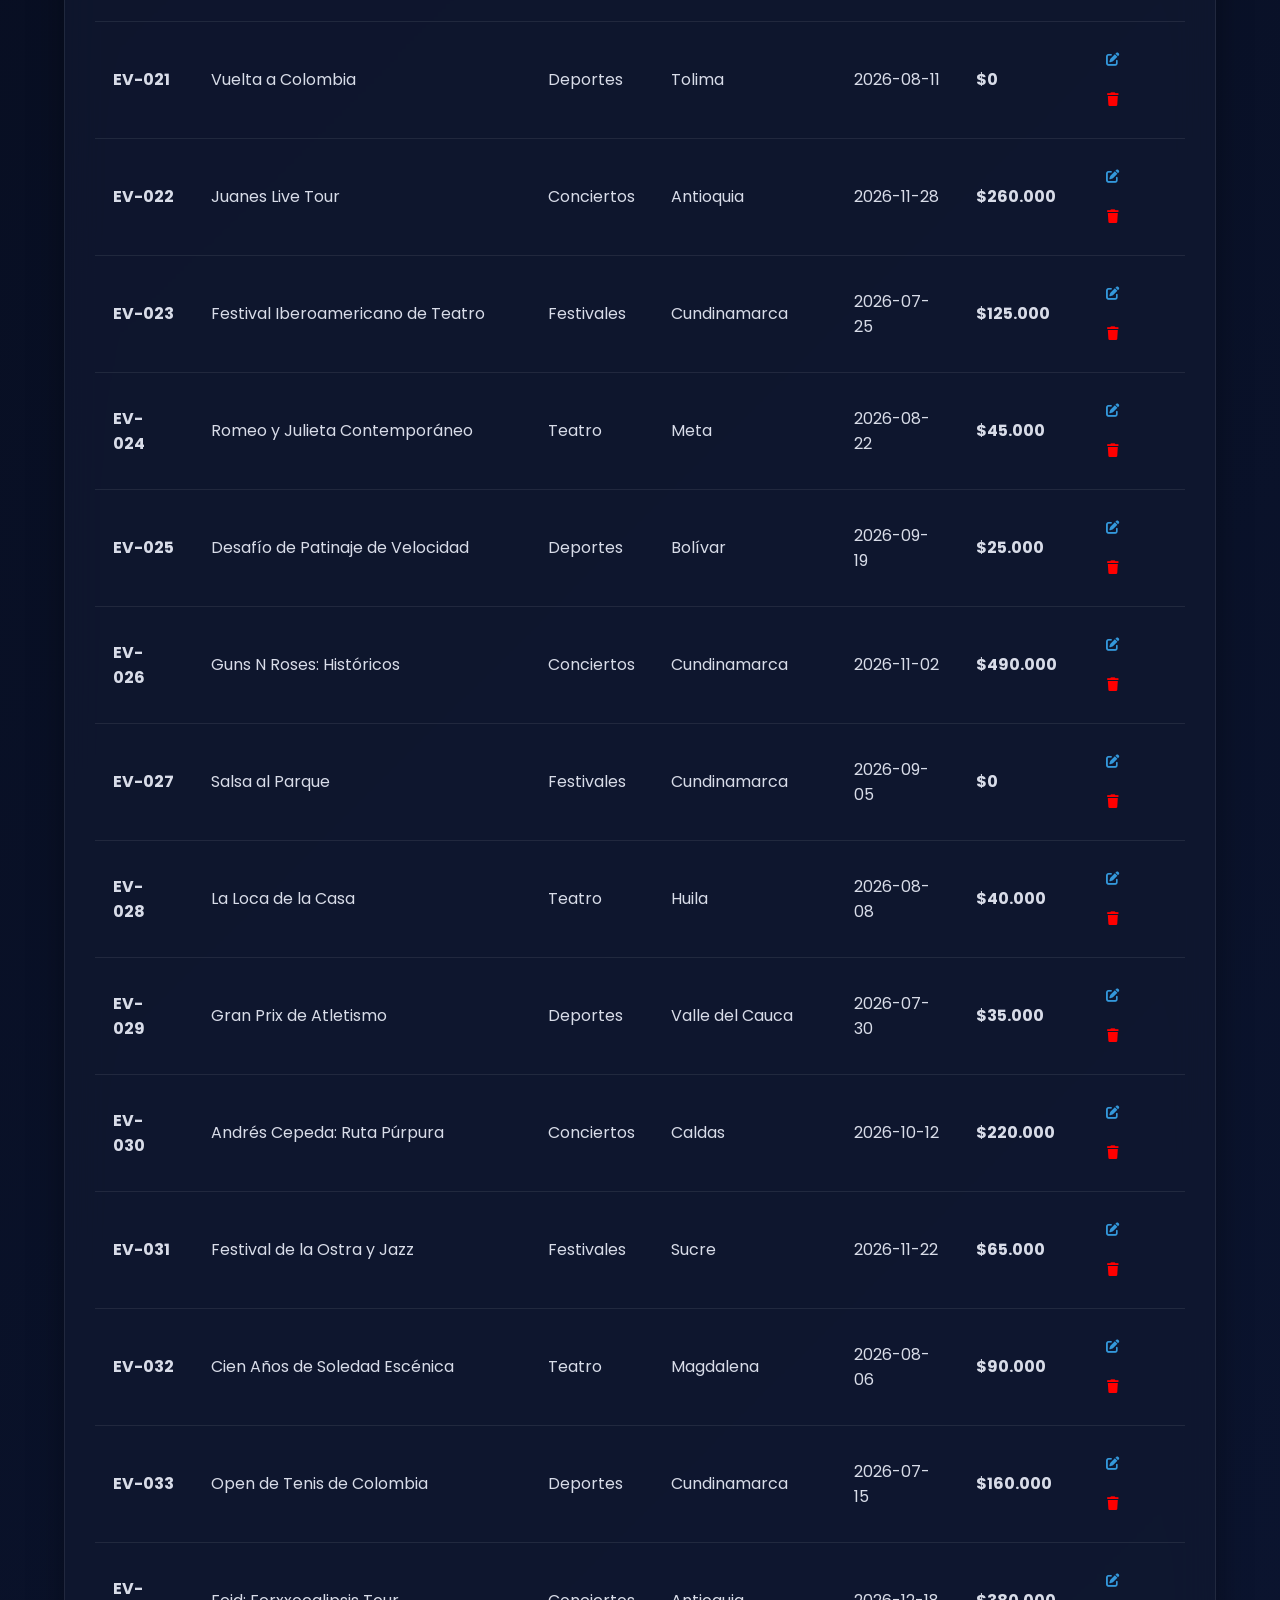
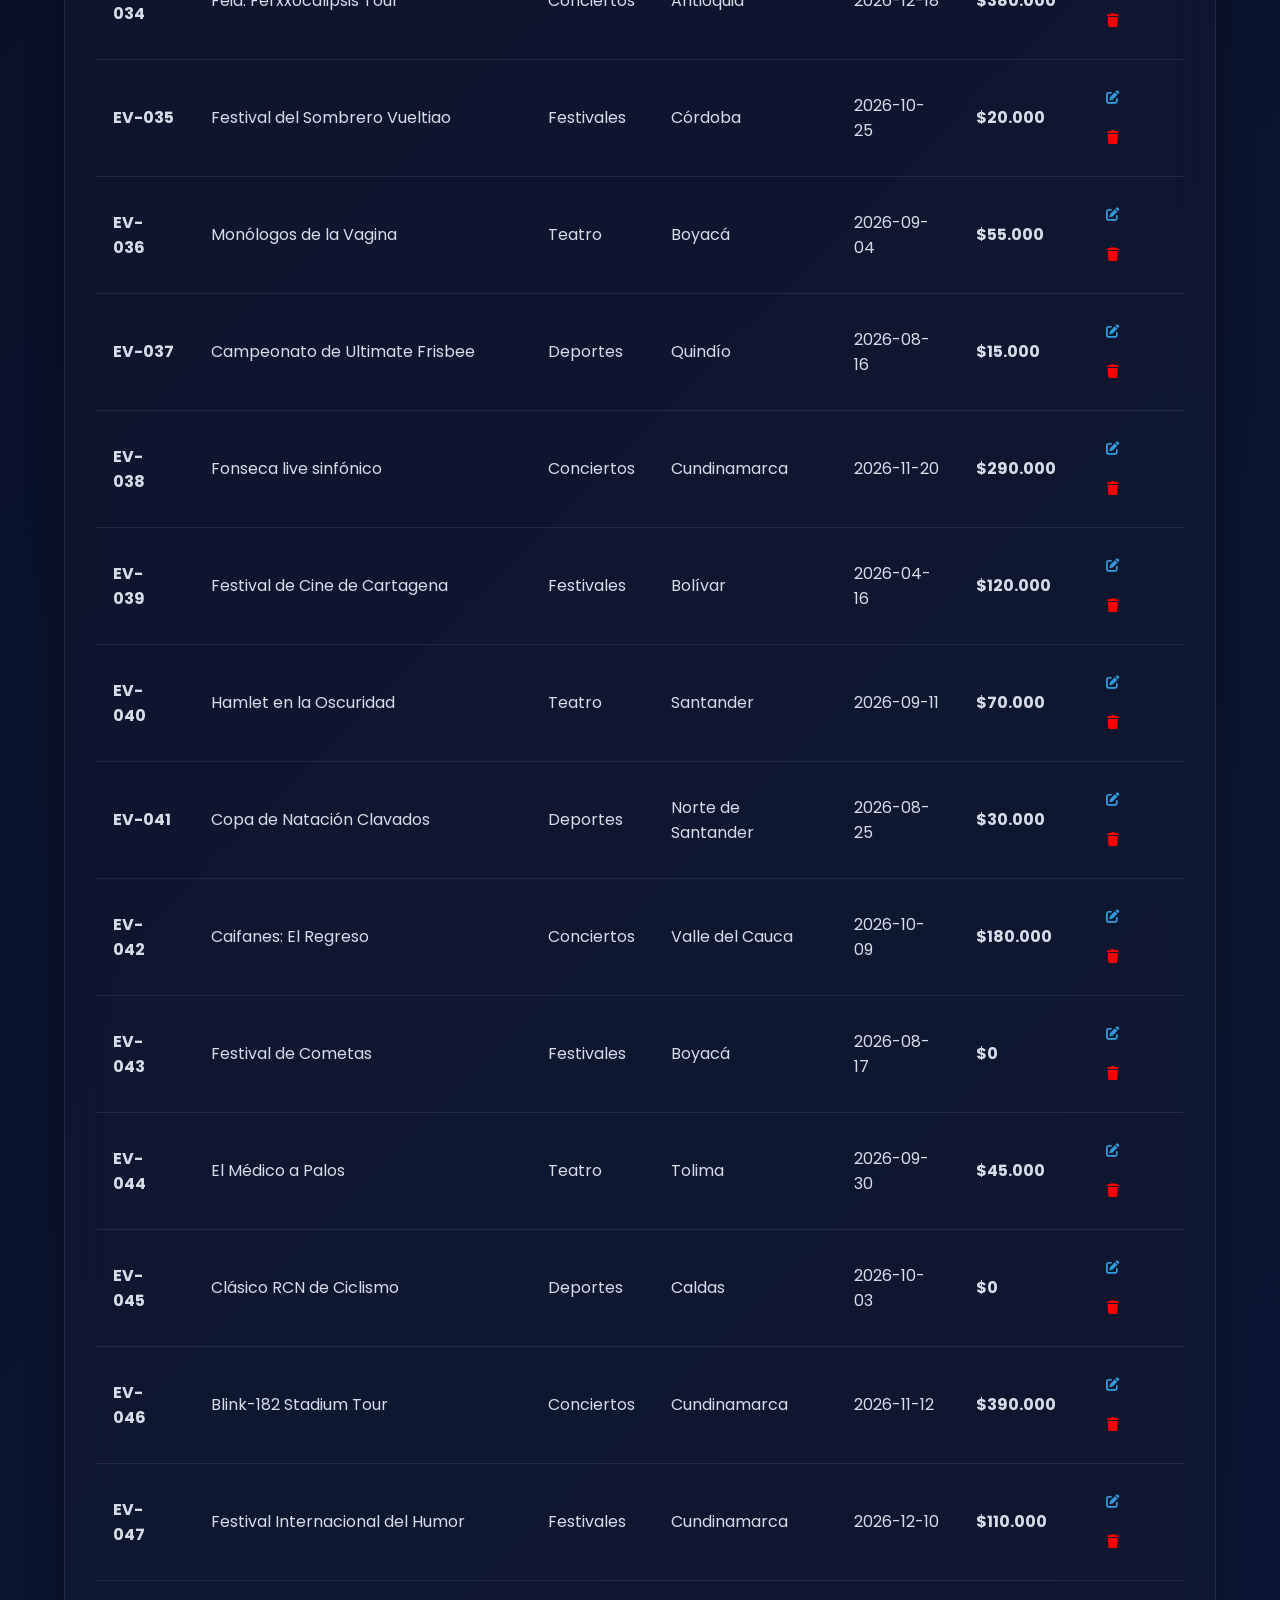
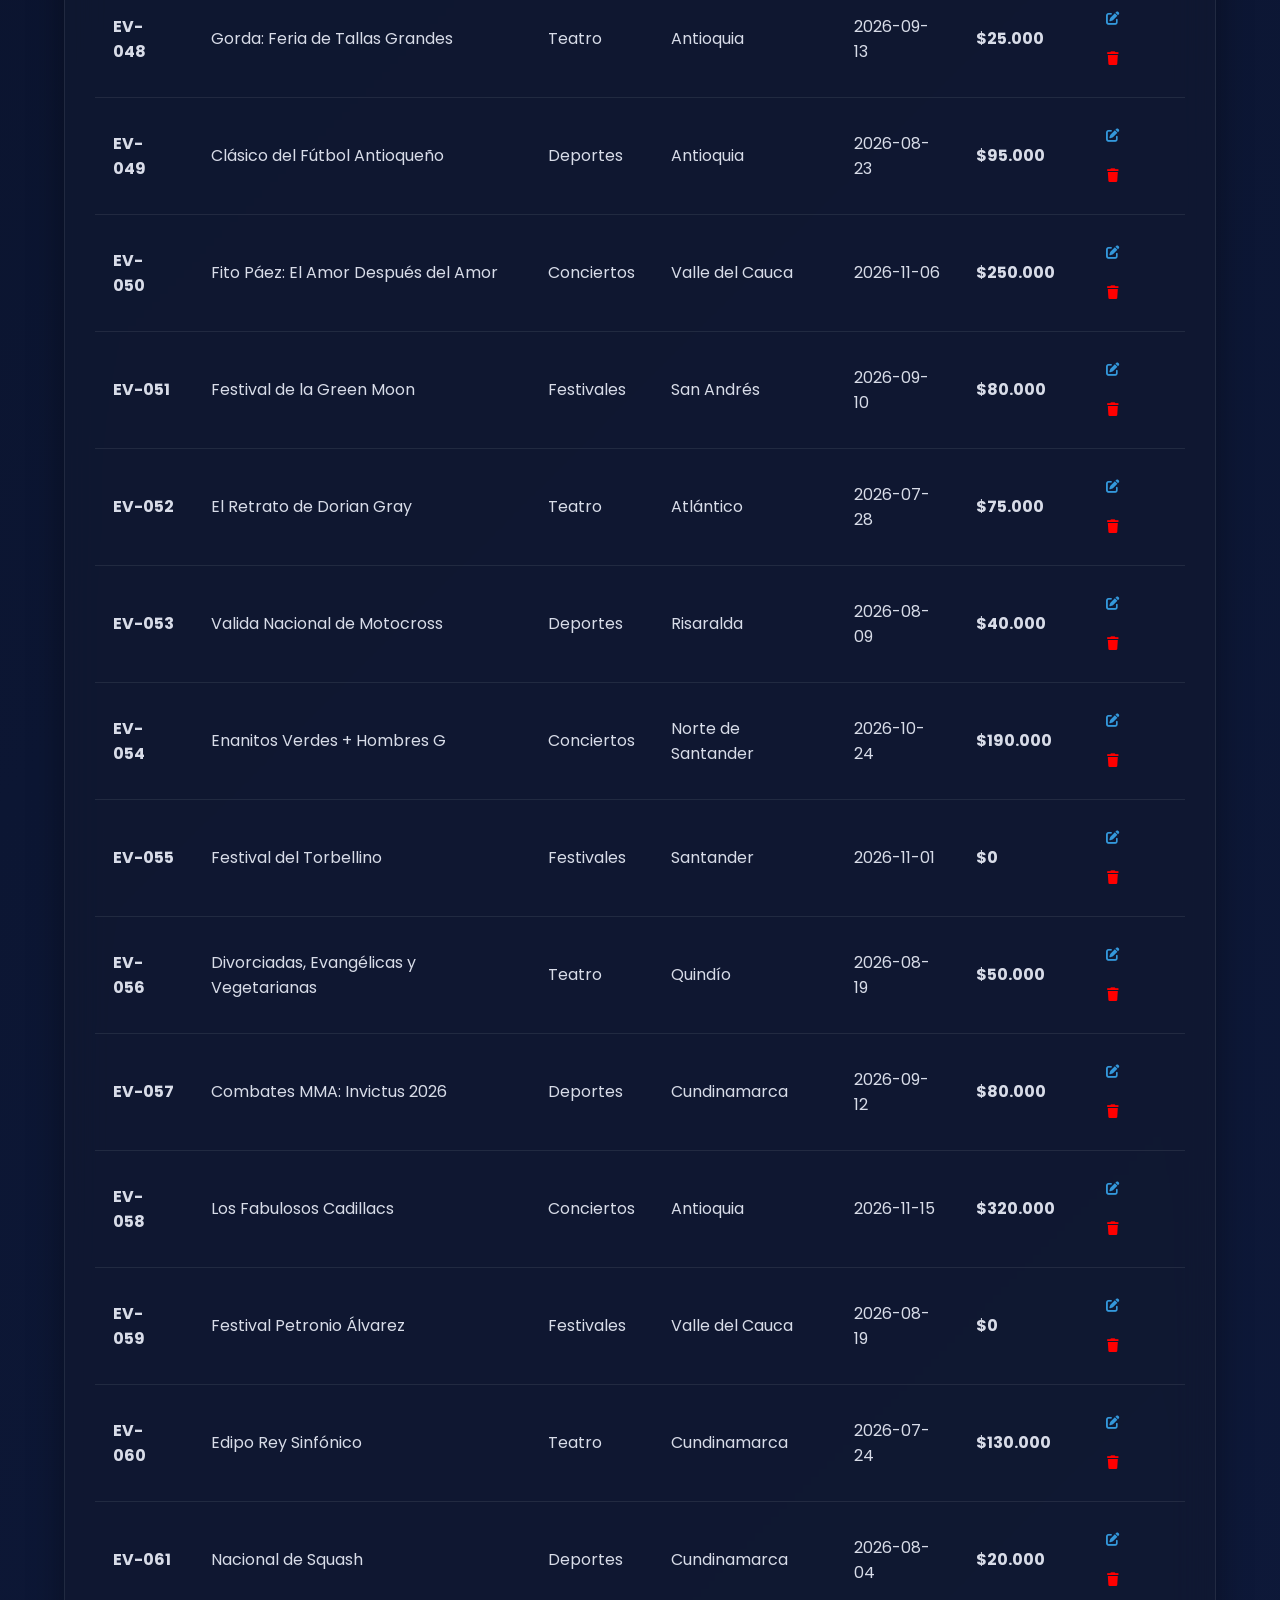
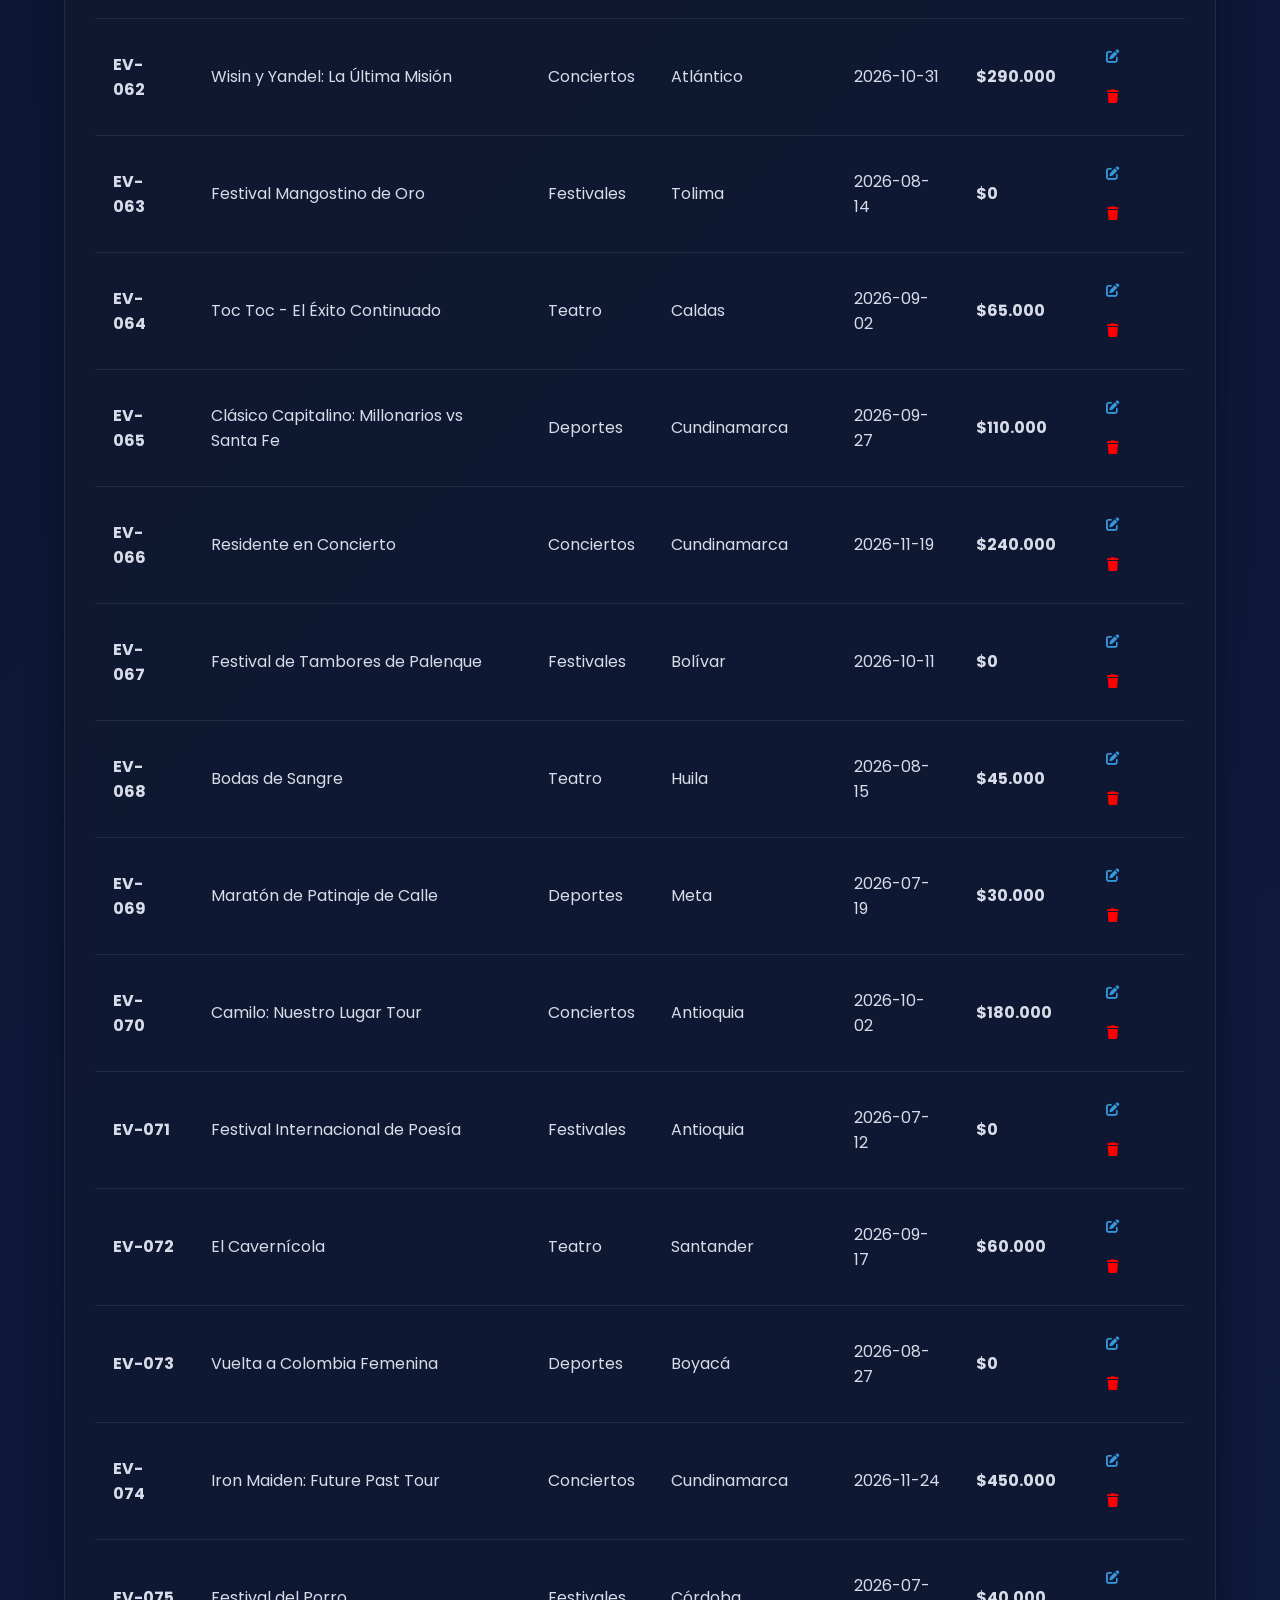
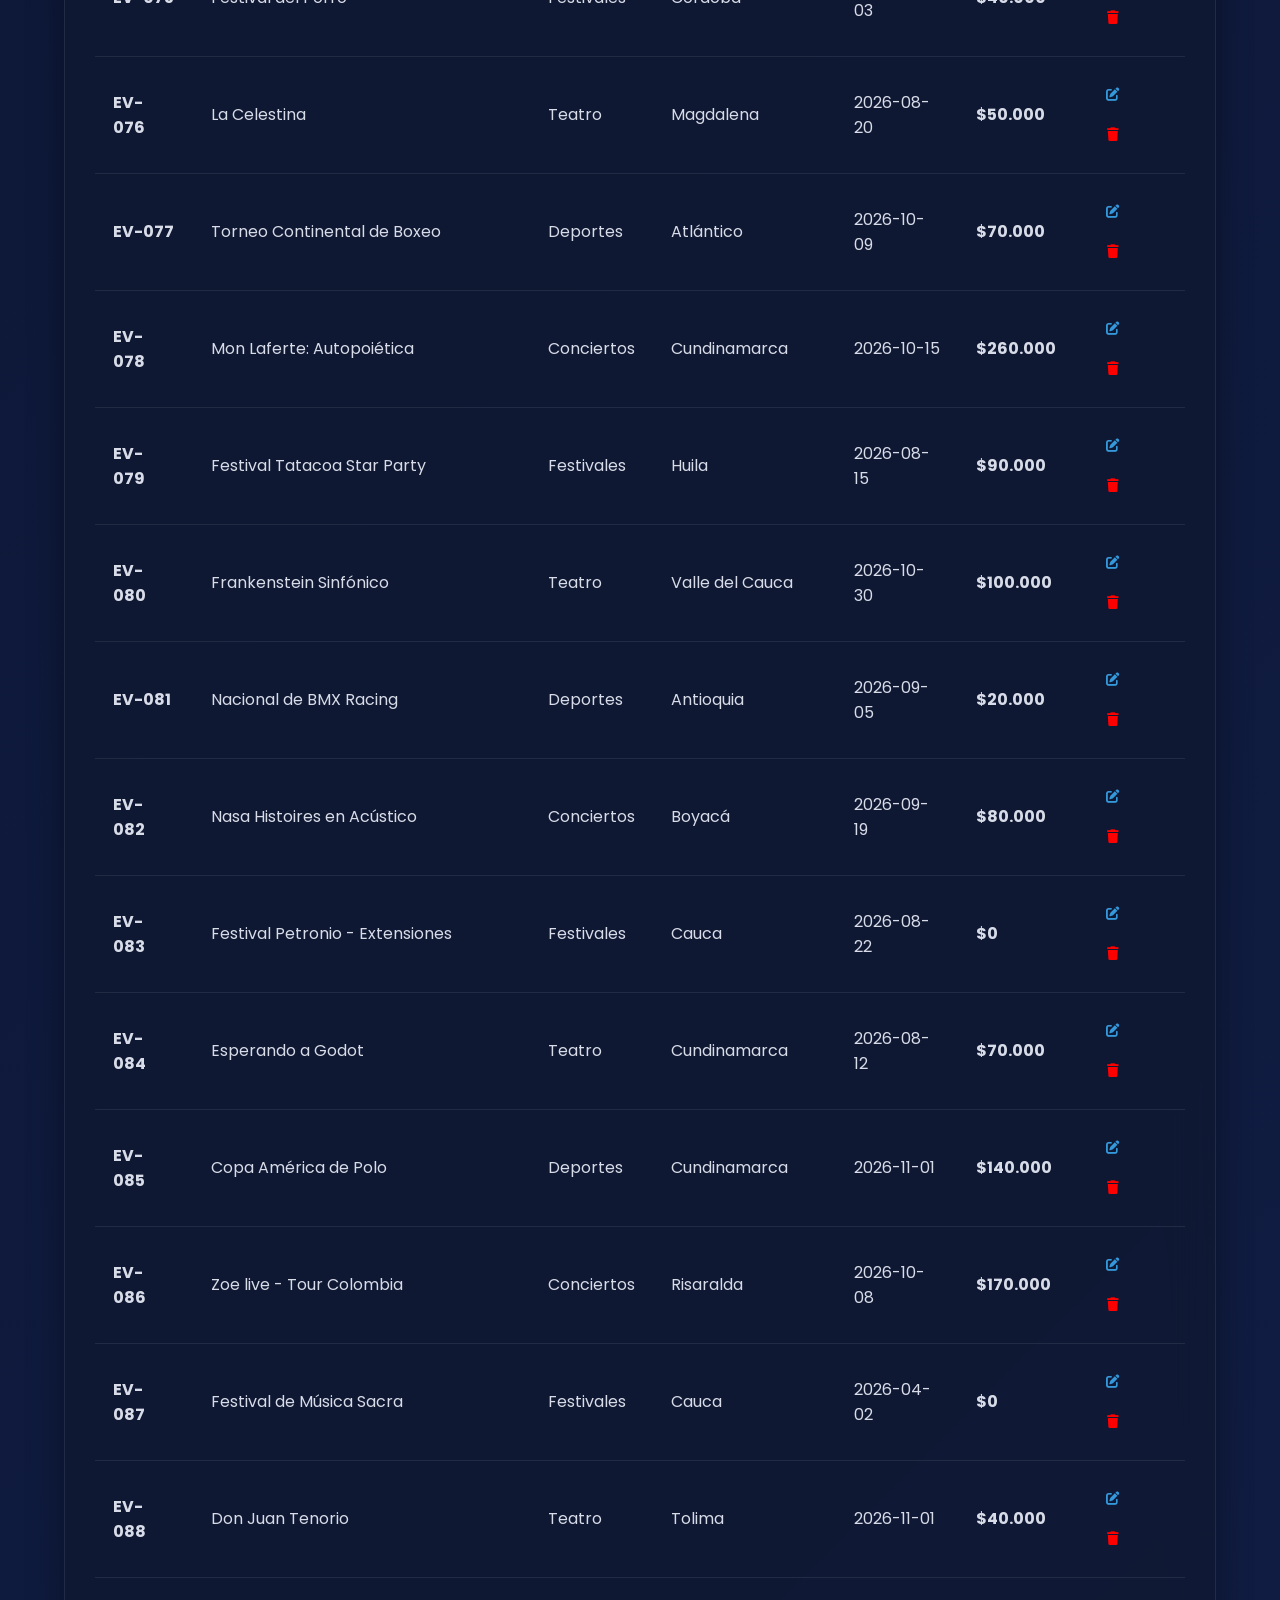
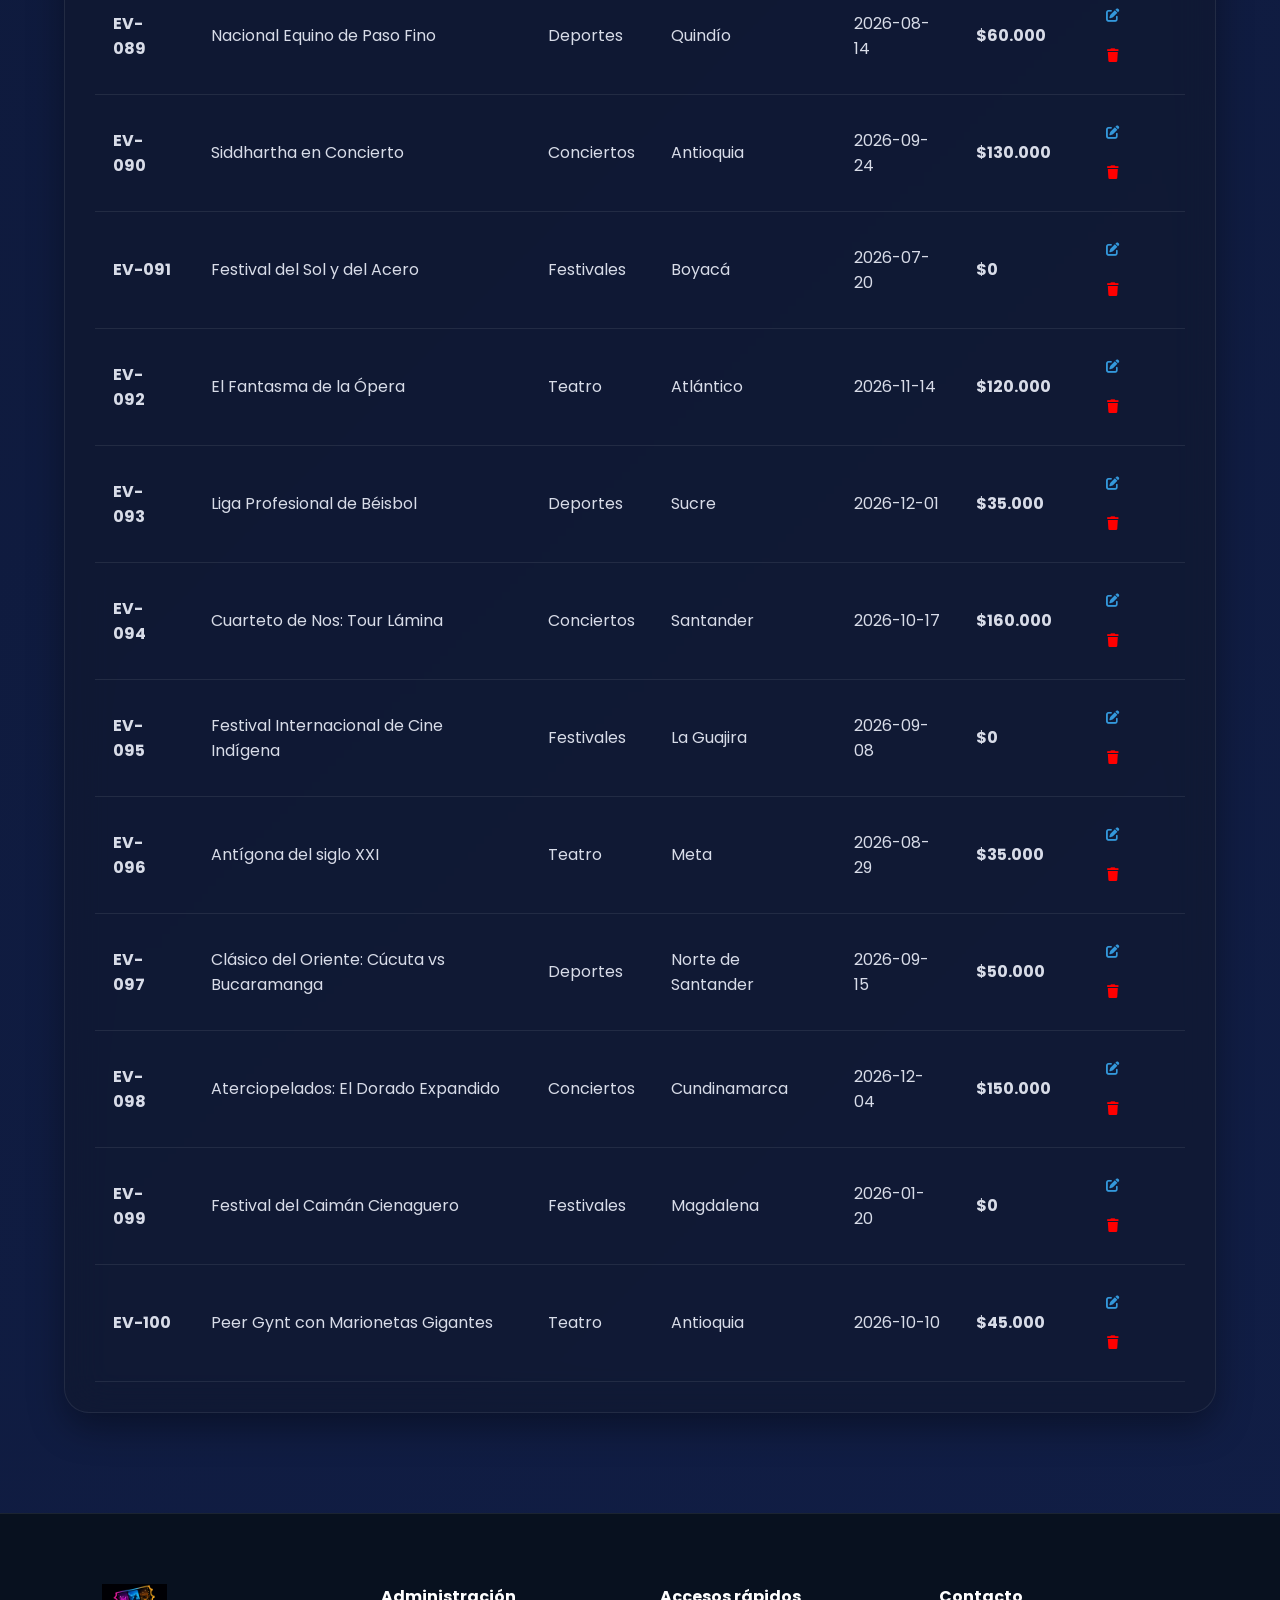
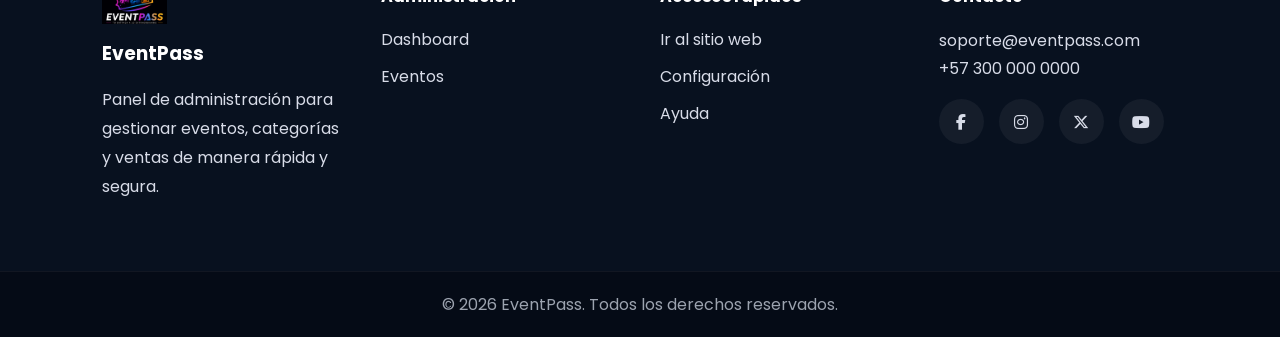
==== commit f4eabe67: "metodos de pago" ====
--- a/admin.html
+++ b/admin.html
@@ -8,6 +8,7 @@
     <meta name="viewport" content="width=device-width, initial-scale=1.0">
 
     <title>EventPass | Panel Administrador</title>
+    <link rel="icon" href="assets/img/Icono.png">
 
     <link rel="stylesheet" href="css/styles.css">
 
@@ -24,7 +25,7 @@
 
 </head>
 
-<body>
+<body id="inicio">
 
     <!--================ HEADER ================-->
 
@@ -79,7 +80,7 @@
 
     <!--================ CONTENIDO ================-->
 
-    <main class="admin" id="inicio">
+    <main class="admin" >
 
         <section class="encabezadoAdmin" id="dashboard">
 
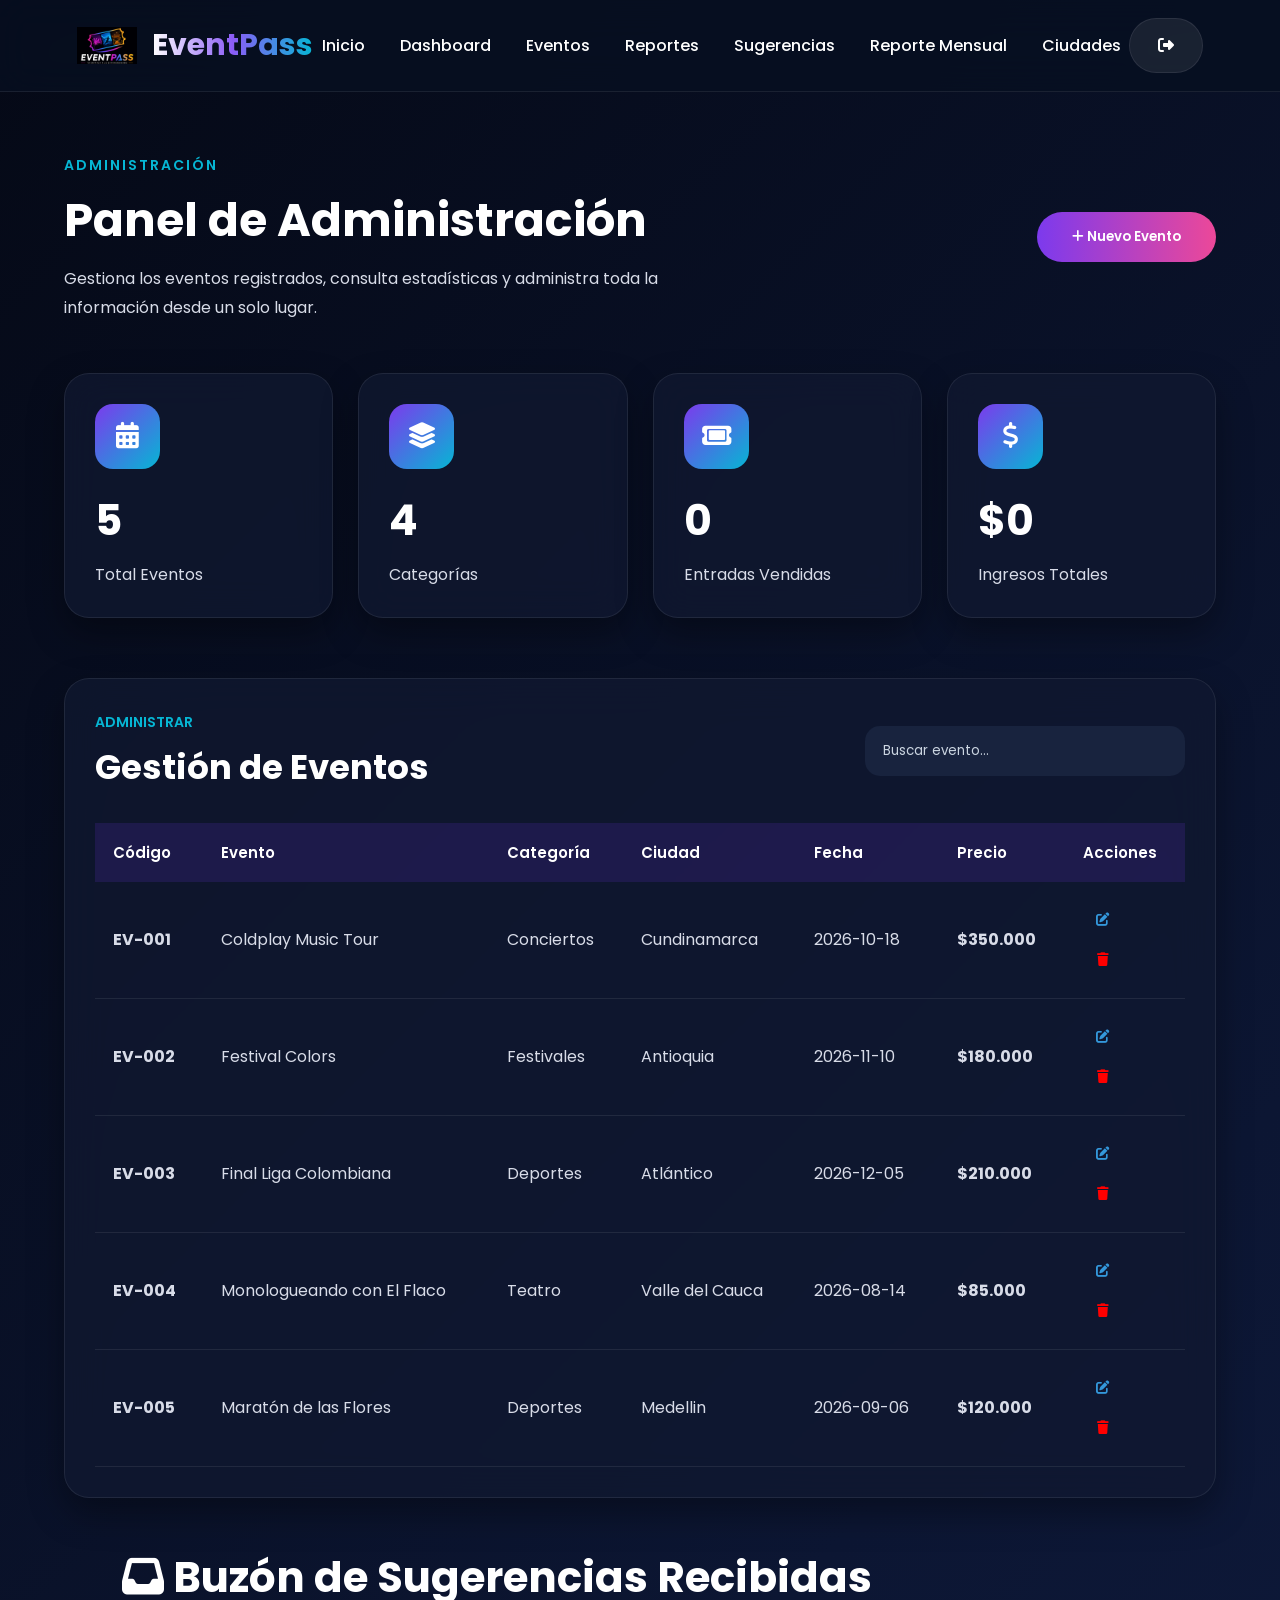
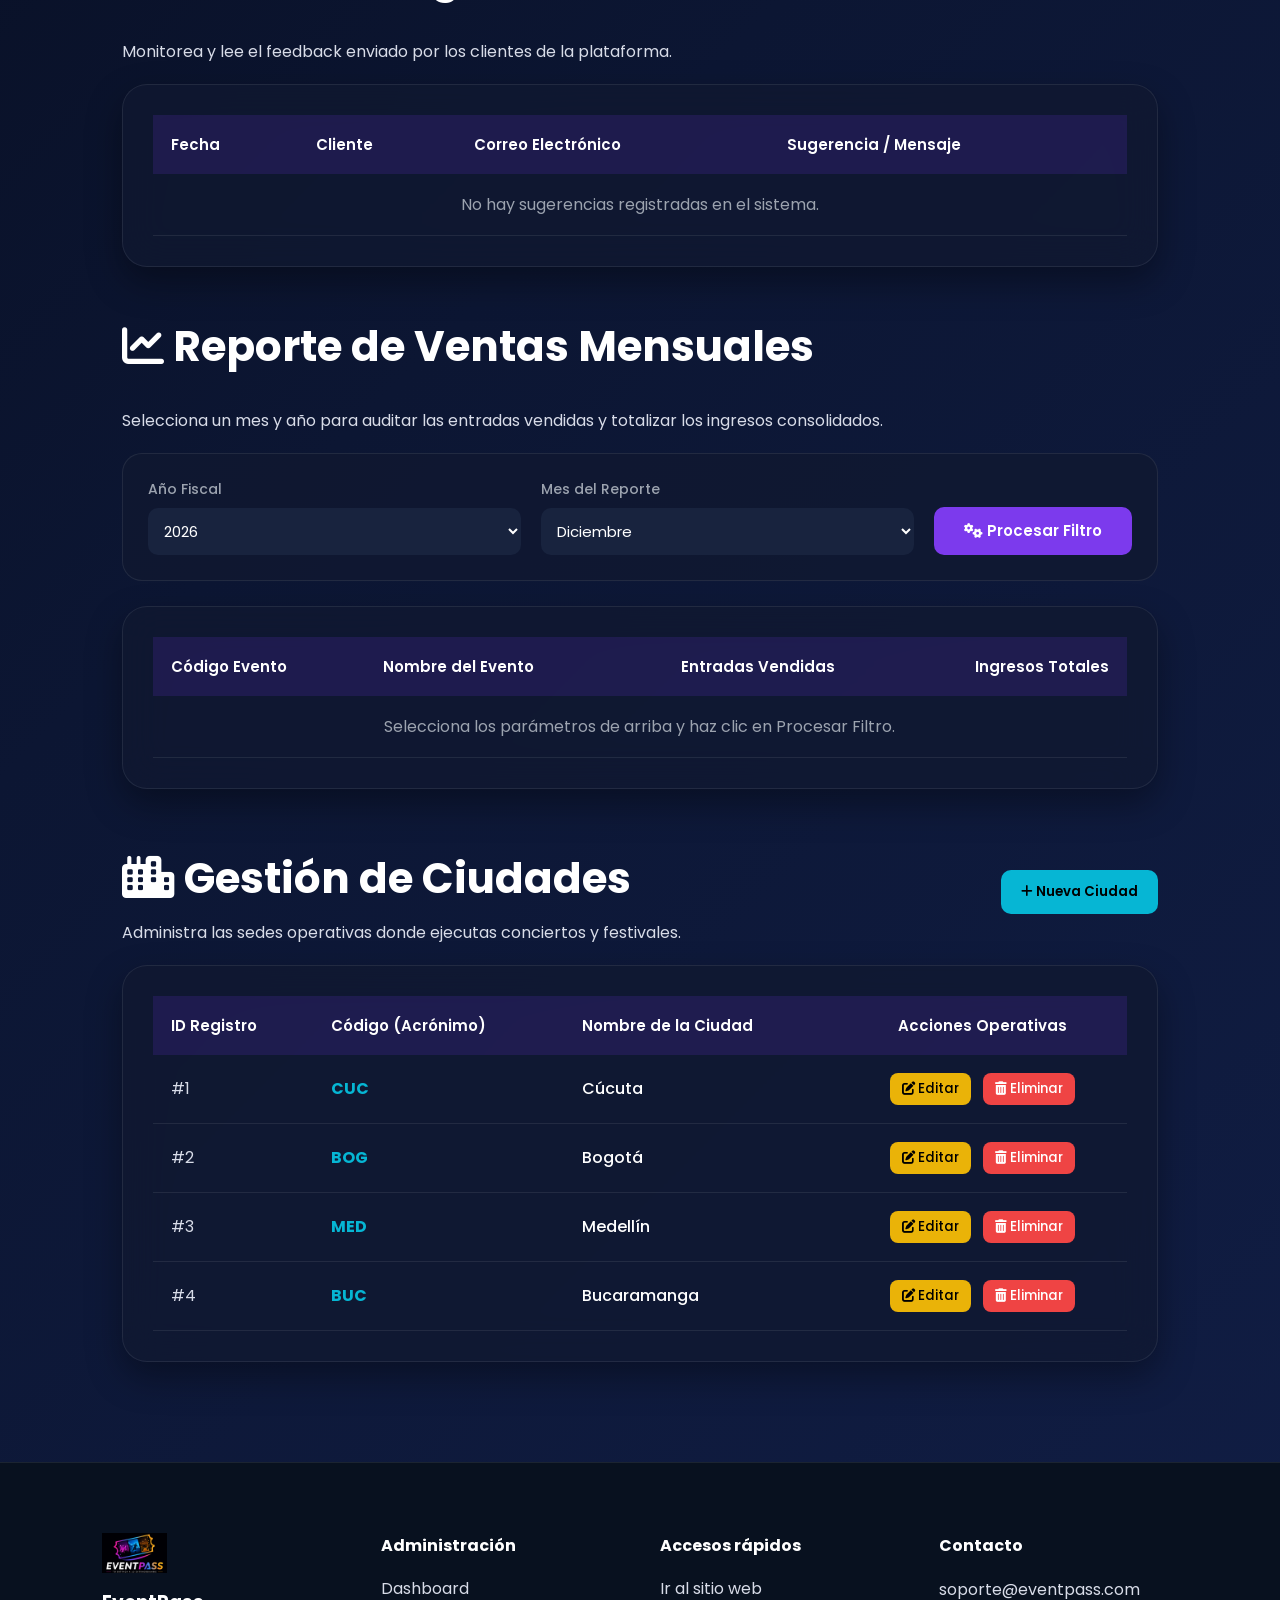
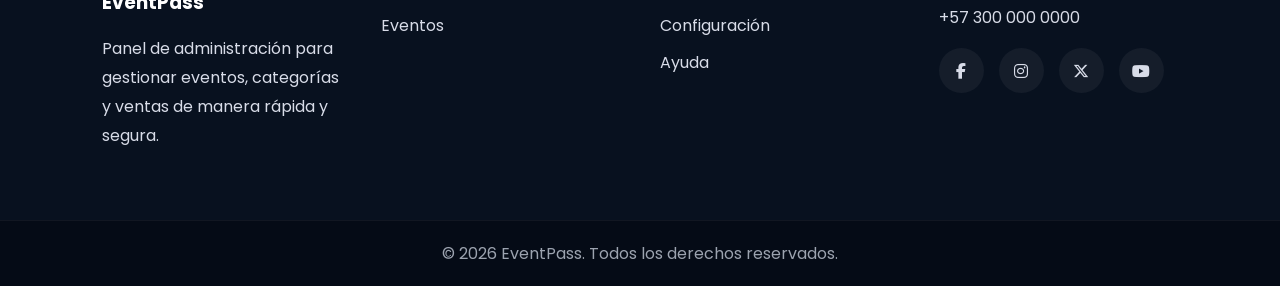
==== commit c6acc3bb: "evaluaciones" ====
--- a/admin.html
+++ b/admin.html
@@ -516,6 +516,9 @@
 
  <!--================ JAVASCRIPT ================-->
  <script type="module" src="js/admin.js"></script>
+ <script type="module" src="js/buzon-sugerencias.js"></script>
+ <script type="module" src="js/reporte-ventas.js"></script>
+ <script type="module" src="js/modulo-ciudades.js"></script>
 
 </body>
 
--- a/css/styles.css
+++ b/css/styles.css
@@ -1221,47 +1221,6 @@
 
 }
 
-.suscripcion {
-
-    display: flex;
-
-    justify-content: center;
-
-    gap: 15px;
-
-    flex-wrap: wrap;
-
-}
-
-.suscripcion input {
-
-    width: 380px;
-
-    max-width: 100%;
-
-    padding: 16px;
-
-    border: none;
-
-    outline: none;
-
-    border-radius: 40px;
-
-}
-
-.suscripcion button {
-
-    padding: 16px 30px;
-
-    border-radius: 40px;
-
-    color: white;
-
-    background: linear-gradient(90deg,
-            var(--primary),
-            var(--secondary));
-
-}
 
 /*==================================================
                     FOOTER
--- a/css/responsive.css
+++ b/css/responsive.css
@@ -290,19 +290,6 @@
 
     }
 
-    .suscripcion{
-
-        flex-direction:column;
-
-    }
-
-    .suscripcion input,
-
-    .suscripcion button{
-
-        width:100%;
-
-    }
 
     /* FOOTER */
 
